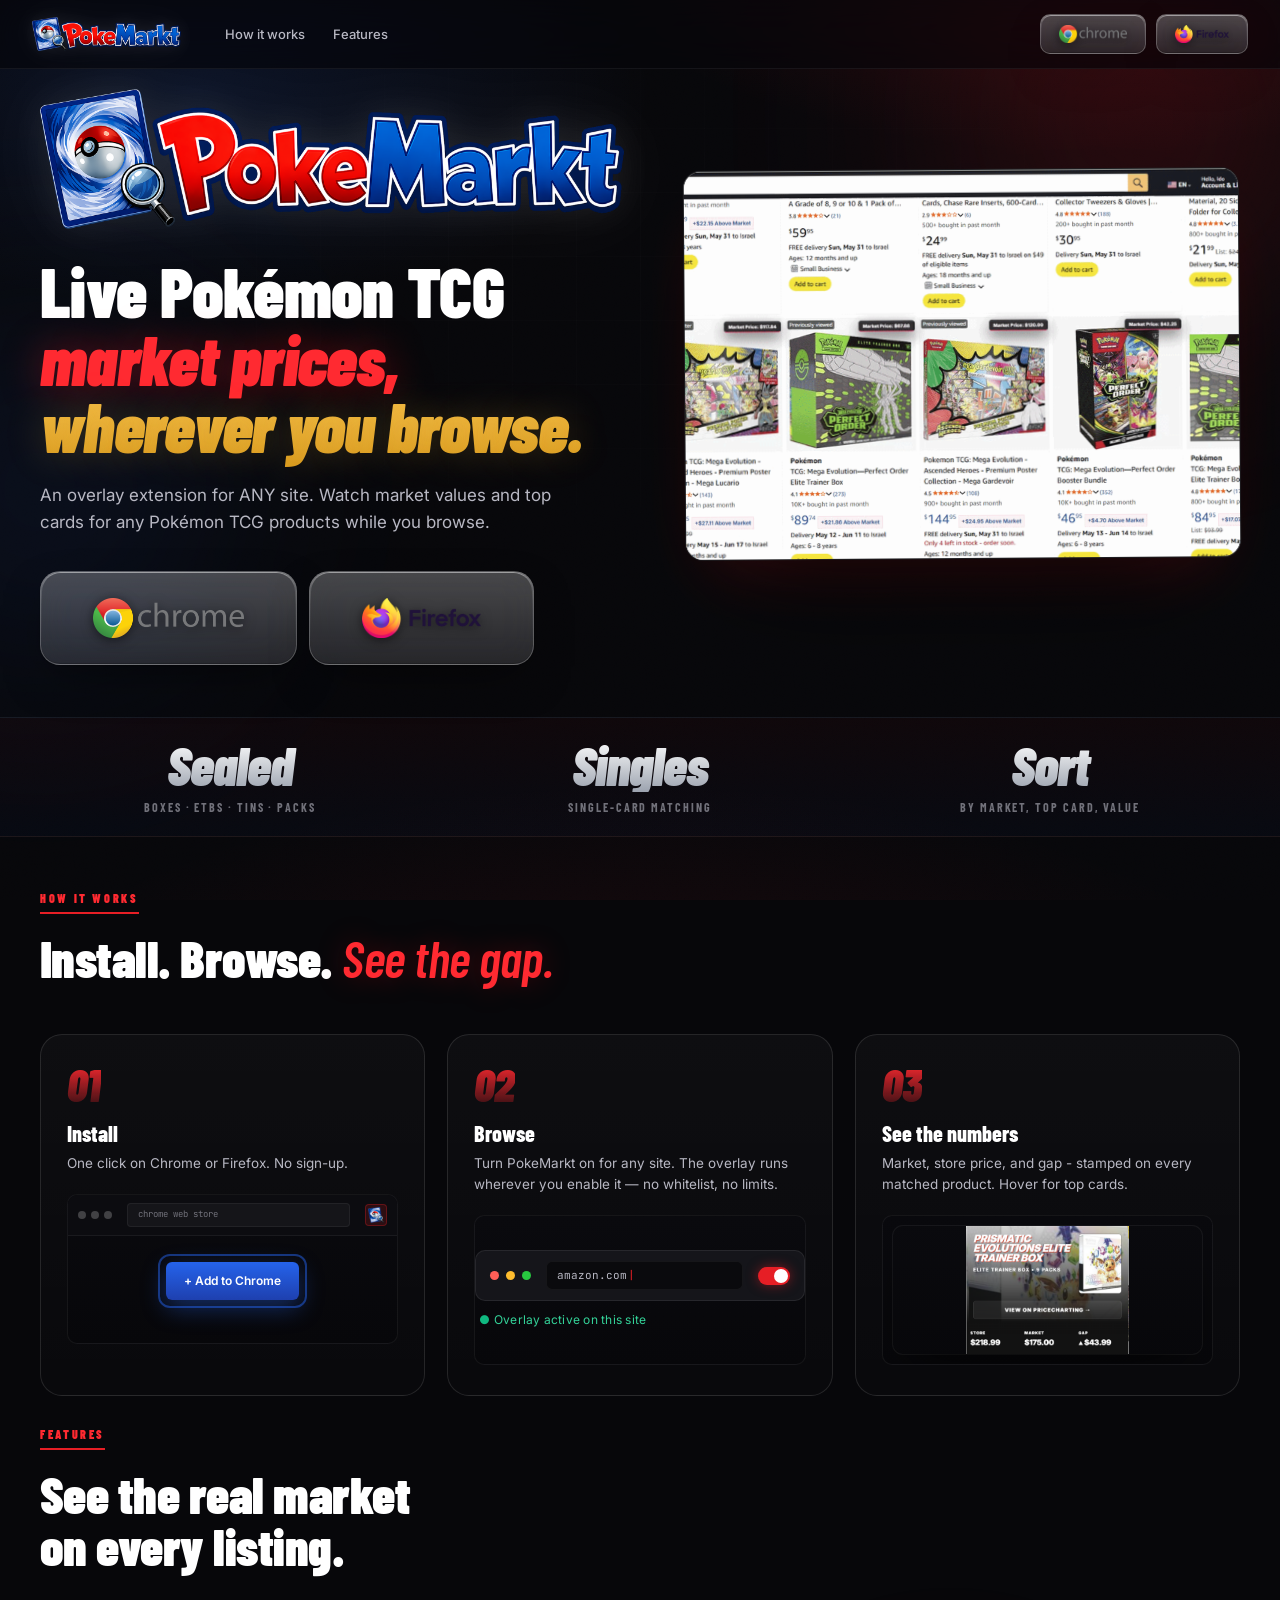
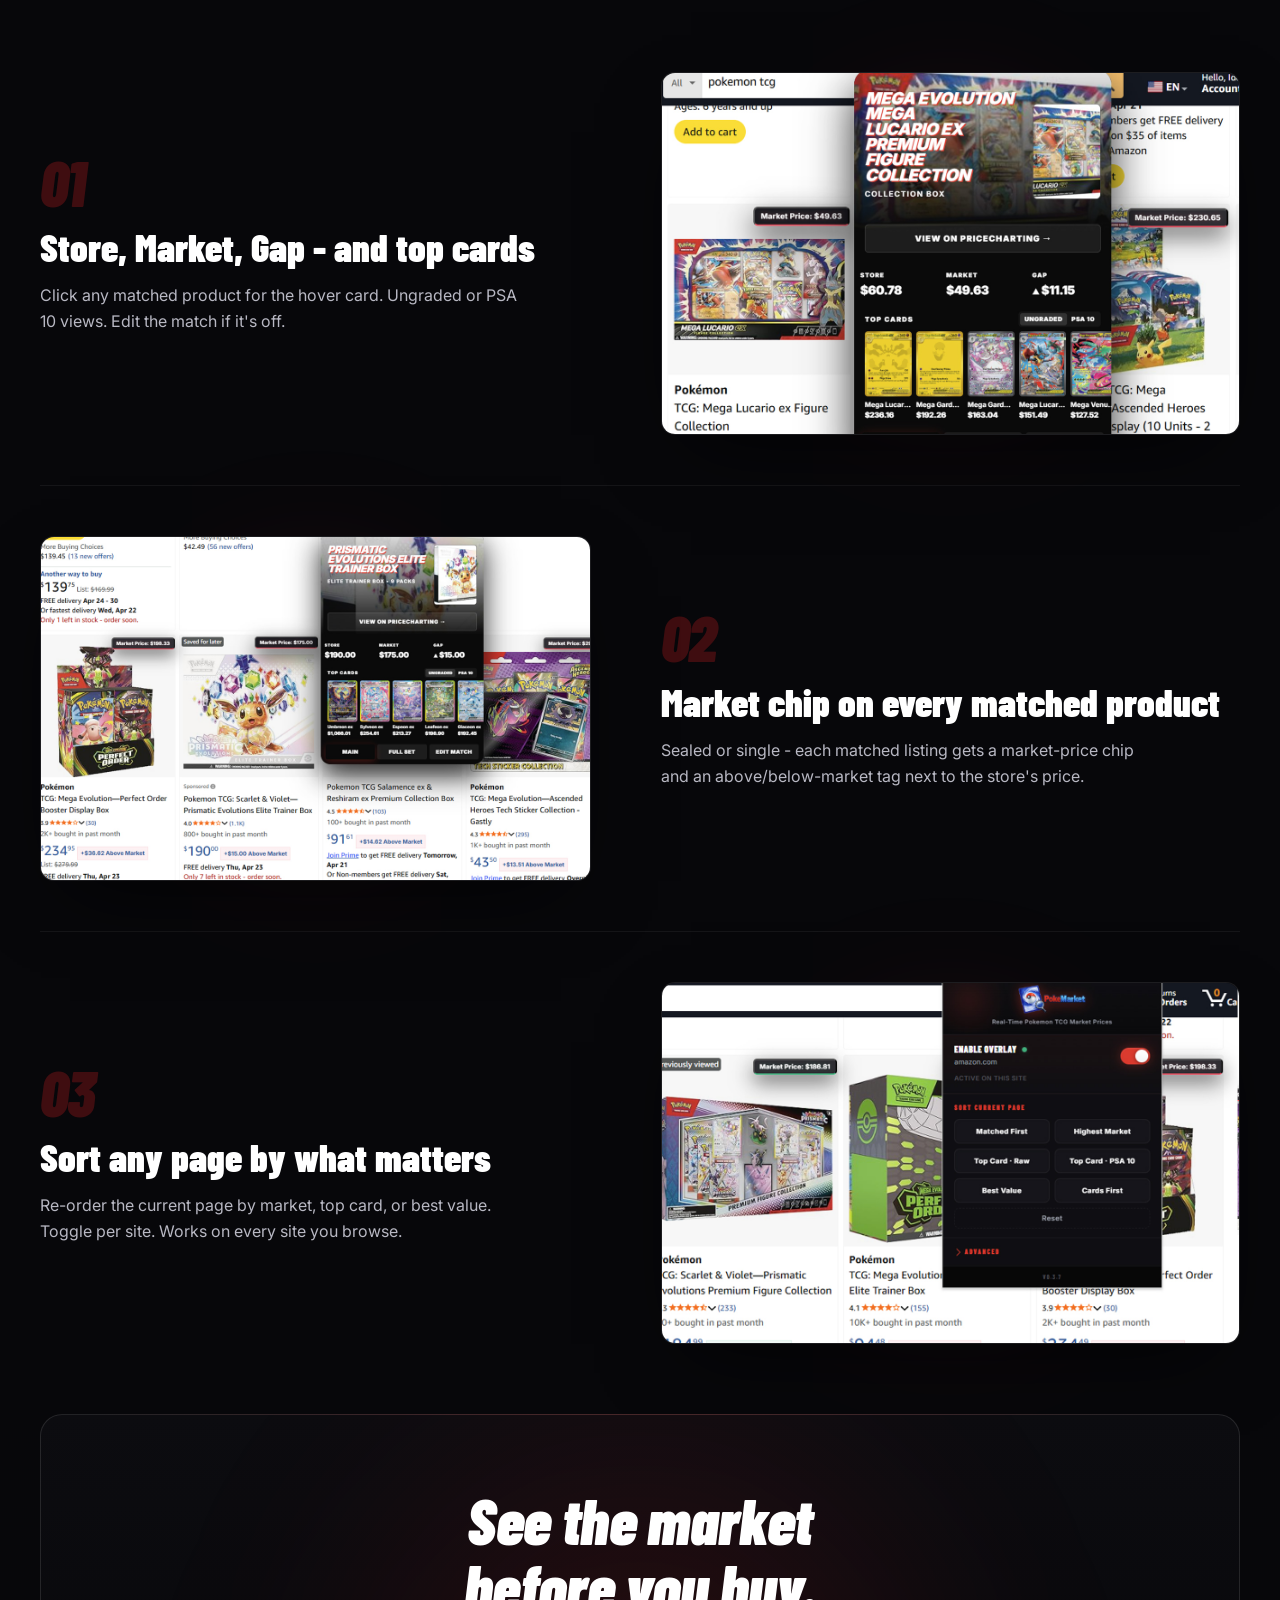
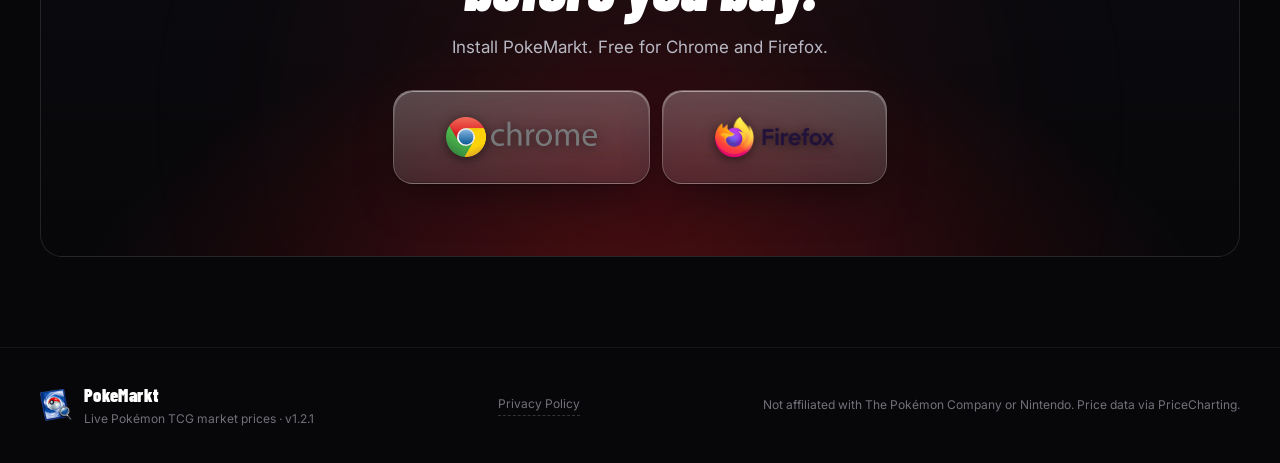
==== index.html @ 79f9abad "Hero title 'wherever you browse' -> mustard yellow gradient Swap the silver gradient on .hero__title" ====
<!DOCTYPE html>
<html lang="en">
<head>
<meta charset="UTF-8">
<meta name="viewport" content="width=device-width, initial-scale=1.0">
<title>PokeMarkt - Live Pokémon TCG market prices on any site</title>
<meta name="description" content="A Chrome & Firefox extension that stamps real-time Pokémon TCG market values and top cards onto every listing — sealed, singles, or slabs. Spot deals. Dodge markups. Know what a box is really worth.">
<link rel="icon" type="image/png" href="assets/Main-Icon-48.png">
<link rel="apple-touch-icon" href="assets/Main-Icon-128.png">
<link rel="preconnect" href="https://fonts.googleapis.com">
<link rel="preconnect" href="https://fonts.gstatic.com" crossorigin>
<link href="https://fonts.googleapis.com/css2?family=Barlow+Condensed:ital,wght@0,600;0,700;0,800;0,900;1,800;1,900&family=Inter:wght@400;500;600;700;800&family=JetBrains+Mono:wght@500;700&display=swap" rel="stylesheet">
<style>
/* =========================================================
   PokeMarkt Landing - styles.css
   Dark premium base · crimson (#E61E25) primary · cobalt accents
   ========================================================= */

* { margin: 0; padding: 0; box-sizing: border-box; }

:root {
  --ink:        #07070A;
  --ink-2:      #0B0B0F;
  --surface:    #0F0F12;
  --surface-2:  #15151A;
  --surface-3:  #1D1D23;

  --crimson:    #E61E25;
  --crimson-2:  #FF2A31;
  --crimson-dim: rgba(230,30,37,0.14);
  --crimson-glow: rgba(230,30,37,0.45);

  --cobalt:     #2B6CF6;
  --cobalt-2:   #5B8CFA;

  --good:       #10B981;
  --good-dim:   rgba(16,185,129,0.14);
  --good-soft:  #34D399;

  --bad-pink:   #FFE0E8;
  --bad-pink-2: #FFCAD7;

  --txt:        #FFFFFF;
  --txt-2:      #B8B8C3;
  --txt-3:      #71717A;
  --txt-4:      #4A4A52;

  --line:       rgba(255,255,255,0.06);
  --line-2:     rgba(255,255,255,0.11);
  --line-3:     rgba(255,255,255,0.22);

  --display: 'Barlow Condensed', 'Arial Narrow', sans-serif;
  --body:    'Inter', -apple-system, system-ui, sans-serif;
  --mono:    'JetBrains Mono', ui-monospace, monospace;

  --r-sm: 6px;
  --r-md: 10px;
  --r-lg: 14px;
  --r-xl: 22px;

  --ease: cubic-bezier(0.16, 1, 0.3, 1);
}

html, body { overflow-x: clip; }
html { scroll-behavior: smooth; }

body {
  font-family: var(--body);
  background: var(--ink);
  color: var(--txt);
  line-height: 1.55;
  min-height: 100vh;
  -webkit-font-smoothing: antialiased;
}

a { color: inherit; text-decoration: none; }
img { display: block; max-width: 100%; }
button { font: inherit; color: inherit; border: 0; background: 0 0; cursor: pointer; }
em { font-style: normal; color: #fff; font-weight: 600; }

/* Hero logo */
.hero__logo {
  height: clamp(80px, 11vw, 140px);
  width: auto;
  margin-bottom: 28px;
  filter:
    drop-shadow(0 0 18px rgba(255,255,255,0.08))
    drop-shadow(0 0 42px rgba(255,255,255,0.05));
}

/* Real product screenshots */
.shot {
  position: relative;
  border-radius: var(--r-lg);
  overflow: hidden;
  background: #0a0a0d;
  border: 1px solid var(--line-2);
  box-shadow: 0 30px 80px -30px rgba(0,0,0,0.8), 0 0 0 1px rgba(255,255,255,0.04);
}
.shot__chrome {
  display: flex; align-items: center; gap: 6px;
  padding: 10px 14px;
  background: #16161b;
  border-bottom: 1px solid var(--line);
}
.shot__dot { width: 10px; height: 10px; border-radius: 50%; background: #2a2a31; }
.shot__dot:nth-child(1) { background: #ff5f57; }
.shot__dot:nth-child(2) { background: #febc2e; }
.shot__dot:nth-child(3) { background: #28c840; }
.shot__url {
  margin-left: 14px;
  font-family: var(--mono);
  font-size: 11px;
  color: var(--txt-3);
  letter-spacing: 0.02em;
}
.shot__img {
  display: block;
  width: 100%;
  height: auto;
}
.shot--hero {
  transform: rotate(-0.6deg);
  transition: transform .6s var(--ease);
}
.shot--hero:hover { transform: rotate(0deg) translateY(-3px); }
.mock--hidden { display: none !important; }

/* =========================================================
   SHOWCASE - hero crossfade carousel
   ========================================================= */
.showcase {
  position: relative;
  width: 100%;
  max-width: 720px;
  margin: 0 auto;
}
.showcase__frame {
  position: relative;
  border-radius: 18px;
  overflow: hidden;
  background: #0a0a0d;
  border: 1px solid rgba(255,255,255,0.08);
  box-shadow:
    0 50px 120px -40px rgba(0,0,0,0.9),
    0 30px 60px -30px rgba(230,30,37,0.35),
    inset 0 0 0 1px rgba(255,255,255,0.03);
  transform: rotate(-0.4deg);
  transition: transform .7s var(--ease);
}
.showcase__frame::after {
  content: "";
  position: absolute; inset: 0;
  pointer-events: none;
  background: radial-gradient(ellipse 120% 40% at 50% 0%, rgba(255,255,255,0.05) 0%, transparent 60%);
}
.showcase:hover .showcase__frame { transform: rotate(0deg) translateY(-4px); }

.showcase__chrome {
  display: flex; align-items: center; gap: 7px;
  padding: 12px 16px;
  background: linear-gradient(180deg, #1a1a20 0%, #141418 100%);
  border-bottom: 1px solid rgba(255,255,255,0.06);
}
.showcase__dot { width: 11px; height: 11px; border-radius: 50%; }
.showcase__dot:nth-child(1) { background: #ff5f57; }
.showcase__dot:nth-child(2) { background: #febc2e; }
.showcase__dot:nth-child(3) { background: #28c840; }
.showcase__url {
  margin-left: 14px;
  font-family: var(--mono);
  font-size: 11px;
  color: var(--txt-3);
  letter-spacing: 0.02em;
  white-space: nowrap; overflow: hidden; text-overflow: ellipsis;
}

.showcase__stage {
  position: relative;
  width: 100%;
  aspect-ratio: 1000/620;
  background: #fff;
}
.showcase__stage--gif {
  aspect-ratio: 800/560;
  background: #f5f5f7;
}
.showcase__gif {
  display: block;
  width: 100%;
  height: 100%;
  object-fit: cover;
  object-position: center top;
}
.showcase__img {
  position: absolute; inset: 0;
  width: 100%; height: 100%;
  object-fit: cover;
  object-position: center top;
  opacity: 0;
  transition: opacity 0.9s ease-in-out, transform 6s ease-out;
  transform: scale(1.02);
}
.showcase__img.is-active {
  opacity: 1;
  transform: scale(1);
}

.showcase__dots {
  position: absolute;
  bottom: -34px; left: 50%;
  transform: translateX(-50%);
  display: flex; gap: 8px;
}
.showcase__dot-btn {
  width: 28px; height: 4px;
  border-radius: 2px;
  background: rgba(255,255,255,0.12);
  transition: background .3s var(--ease), width .3s var(--ease);
  cursor: pointer;
}
.showcase__dot-btn.is-active {
  background: var(--crimson);
  width: 44px;
  box-shadow: 0 0 16px rgba(230,30,37,0.6);
}
.showcase__dot-btn:hover:not(.is-active) { background: rgba(255,255,255,0.25); }

/* Demo section - reused in features for screenshots */
.feat__visual .shot {
  position: relative;
  border-radius: 14px;
  overflow: hidden;
  background: #0a0a0d;
  border: 1px solid rgba(255,255,255,0.08);
  box-shadow: 0 30px 80px -30px rgba(0,0,0,0.8);
}
.feat__visual .shot__img { display: block; width: 100%; height: auto; }

/* Real Chrome/Firefox logo buttons */
.btn__browser-logo {
  width: 22px; height: 22px;
  object-fit: contain;
  flex-shrink: 0;
}
.btn--sm .btn__browser-logo { width: 16px; height: 16px; }

/* "Any site" browser mock for Step 02 */
.detect-any {
  width: 100%;
  display: flex; flex-direction: column; align-items: stretch; gap: 10px;
}
.detect-any__browser {
  display: flex; align-items: center; gap: 7px;
  padding: 10px 14px;
  background: #15151a;
  border: 1px solid rgba(255,255,255,0.08);
  border-radius: 10px;
}
.detect-any__dot { width: 9px; height: 9px; border-radius: 50%; background: #2a2a31; }
.detect-any__dot:nth-child(1) { background: #ff5f57; }
.detect-any__dot:nth-child(2) { background: #febc2e; }
.detect-any__dot:nth-child(3) { background: #28c840; }
.detect-any__url {
  flex: 1;
  margin: 0 8px;
  padding: 5px 10px;
  font-family: var(--mono); font-size: 11px;
  color: var(--txt-2);
  background: #0a0a0d;
  border-radius: 6px;
  border: 1px solid rgba(255,255,255,0.05);
}
.detect-any__switch {
  width: 32px; height: 18px;
  border-radius: 9px;
  background: var(--crimson);
  position: relative;
  box-shadow: 0 0 12px rgba(230,30,37,0.5);
}
.detect-any__switch span {
  position: absolute;
  top: 2px; right: 2px;
  width: 14px; height: 14px;
  background: #fff;
  border-radius: 50%;
}
.detect-any__caption {
  font-size: 12px;
  color: var(--good-soft);
  letter-spacing: 0.02em;
  padding-left: 4px;
}
.detect-any__caption::before {
  content: "● ";
  color: var(--good);
}

/* Typewriter */
.type-caret {
  display: inline-block;
  width: 1px; margin-left: 1px;
  color: var(--crimson);
  animation: caret-blink 1s steps(2) infinite;
}
@keyframes caret-blink { 50% { opacity: 0; } }
.detect-any__switch {
  transition: background .4s var(--ease), box-shadow .4s var(--ease);
}
.detect-any__switch span {
  transition: right .35s var(--ease), transform .35s var(--ease);
}
.detect-any__switch.is-off {
  background: #2a2a31;
  box-shadow: none;
}
.detect-any__switch.is-off span {
  right: 16px;
}

/* Proof card for Step 03 */
.proof {
  width: 100%;
  display: flex; flex-direction: column; gap: 12px;
}
.proof__card {
  background: #fff;
  border-radius: 10px;
  padding: 14px 14px 16px;
  box-shadow: 0 10px 30px -10px rgba(0,0,0,0.5);
  color: #0f111a;
}
.proof__thumb {
  position: relative;
  aspect-ratio: 4/3;
  border-radius: 6px;
  overflow: hidden;
  margin-bottom: 10px;
  background: linear-gradient(135deg, #8E44D8 0%, #5B2A9C 60%, #2C1350 100%);
}
.proof__chip {
  position: absolute;
  top: 8px; left: 8px;
  z-index: 3;
  padding: 4px 8px;
  font-family: var(--display);
  font-weight: 700;
  font-size: 11px;
  color: #fff;
  background: #0B0B0F;
  border: 1.5px solid var(--crimson);
  border-radius: 4px;
  letter-spacing: 0.02em;
  box-shadow: 0 2px 12px rgba(230,30,37,0.4);
}
.proof__etb {
  position: absolute; inset: 0;
  display: flex; flex-direction: column;
  align-items: center; justify-content: center;
}
.proof__etb-ribbon {
  position: absolute;
  top: 10px; right: 10px;
  padding: 2px 7px;
  font-family: var(--display); font-weight: 900;
  font-size: 10px;
  background: #FFD93D;
  color: #2a1a00;
  border-radius: 3px;
  letter-spacing: 0.04em;
}
.proof__etb-gem {
  position: absolute;
  width: 18%; aspect-ratio: 1;
  background: radial-gradient(circle at 30% 30%, #FFE5F3 0%, #FF6FBA 40%, #7B1A5C 100%);
  clip-path: polygon(50% 0%, 100% 40%, 80% 100%, 20% 100%, 0 40%);
  filter: drop-shadow(0 2px 6px rgba(255,100,200,0.5));
}
.proof__etb-gem--1 { top: 15%; left: 12%; transform: rotate(-12deg); }
.proof__etb-gem--2 { top: 22%; right: 18%; width: 14%; background: radial-gradient(circle at 30% 30%, #D5E5FF 0%, #6FA8FF 40%, #1A3A7B 100%); transform: rotate(8deg); }
.proof__etb-gem--3 { bottom: 18%; left: 22%; width: 12%; background: radial-gradient(circle at 30% 30%, #FFF5D5 0%, #FFD36F 40%, #7B5A1A 100%); transform: rotate(20deg); }
.proof__etb-eevee {
  position: relative;
  width: 46%; aspect-ratio: 1;
  margin-top: 8%;
  background:
    radial-gradient(circle at 50% 42%, #F5D199 0%, #C48652 60%, #6B3F1A 100%);
  border-radius: 50% 50% 42% 42%;
  box-shadow: inset -8px -8px 20px rgba(0,0,0,0.25), 0 4px 12px rgba(0,0,0,0.3);
}
.proof__etb-eevee::before, .proof__etb-eevee::after {
  content: "";
  position: absolute;
  top: -20%; width: 30%; aspect-ratio: 1;
  background: linear-gradient(180deg, #C48652 0%, #6B3F1A 100%);
  border-radius: 50% 50% 20% 20%;
}
.proof__etb-eevee::before { left: 10%; transform: rotate(-18deg); }
.proof__etb-eevee::after { right: 10%; transform: rotate(18deg); }
.proof__etb-label {
  position: absolute;
  bottom: 6%; left: 50%;
  transform: translateX(-50%);
  font-family: var(--display); font-weight: 900; font-style: italic;
  font-size: 11px;
  line-height: 1;
  color: #fff;
  text-align: center;
  letter-spacing: 0.04em;
  text-shadow: 0 1px 2px rgba(0,0,0,0.5);
}
.proof__title {
  font-size: 13px;
  font-weight: 600;
  line-height: 1.35;
  color: #0f111a;
  margin-bottom: 6px;
  display: -webkit-box;
  -webkit-line-clamp: 2;
  -webkit-box-orient: vertical;
  overflow: hidden;
}
.proof__stars {
  font-size: 11px;
  color: #F39C12;
  margin-bottom: 8px;
}
.proof__stars span { color: #F39C12; }
.proof__stars small { color: #007185; font-size: 11px; margin-left: 2px; }
.proof__price-row {
  display: flex; align-items: baseline; gap: 8px; flex-wrap: wrap;
}
.proof__price {
  font-family: var(--display);
  font-weight: 900; font-style: italic;
  font-size: 24px;
  color: #0f111a;
}
.proof__price sup { font-size: 0.55em; font-weight: 800; top: -0.6em; }
.proof__delta {
  font-size: 10px;
  font-weight: 700;
  padding: 3px 6px;
  color: #C0392B;
  background: #FFE0E8;
  border-radius: 3px;
  letter-spacing: 0.02em;
}
.proof__stats {
  display: grid;
  grid-template-columns: repeat(3, 1fr);
  gap: 1px;
  background: rgba(255,255,255,0.08);
  border: 1px solid rgba(255,255,255,0.08);
  border-radius: 8px;
  overflow: hidden;
}
.proof__stat {
  padding: 10px 12px;
  background: #0F0F12;
  text-align: left;
}
.proof__stat-lbl {
  font-family: var(--display);
  font-weight: 700;
  font-size: 10px;
  color: var(--txt-3);
  letter-spacing: 0.08em;
  margin-bottom: 3px;
  text-transform: uppercase;
}
.proof__stat-val {
  font-family: var(--display);
  font-weight: 900;
  font-size: 16px;
  color: #fff;
  letter-spacing: -0.01em;
}
.proof__stat--gap { background: linear-gradient(180deg, #180608 0%, #0F0F12 100%); }
.proof__stat-val--bad { color: #FF6B6B; }

.proof-img {
  display: block;
  width: 100%;
  height: auto;
  border-radius: 10px;
  box-shadow: 0 20px 50px -20px rgba(0,0,0,0.8), 0 0 0 1px rgba(255,255,255,0.06);
}

/* =========================================================
   BACKGROUND
   ========================================================= */
.bg-layer {
  position: fixed;
  inset: 0;
  z-index: -1;
  overflow: hidden;
  pointer-events: none;
  background:
    radial-gradient(ellipse 70% 45% at 85% -10%, rgba(230,30,37,0.18) 0%, transparent 60%),
    radial-gradient(ellipse 60% 40% at 15% 10%, rgba(43,108,246,0.12) 0%, transparent 60%),
    radial-gradient(ellipse 90% 55% at 50% 120%, rgba(230,30,37,0.10) 0%, transparent 60%),
    var(--ink);
}
.bg-grid {
  position: absolute; inset: 0;
  background-image:
    linear-gradient(to right, rgba(255,255,255,0.025) 1px, transparent 1px),
    linear-gradient(to bottom, rgba(255,255,255,0.025) 1px, transparent 1px);
  background-size: 64px 64px;
  mask-image: radial-gradient(ellipse 80% 60% at 50% 30%, rgba(0,0,0,0.6), transparent 75%);
}
.bg-orb {
  position: absolute;
  border-radius: 50%;
  filter: blur(120px);
  opacity: 0.55;
}
.bg-orb--crimson {
  width: 520px; height: 520px;
  top: -140px; right: -120px;
  background: radial-gradient(circle, rgba(230,30,37,0.55) 0%, transparent 70%);
  animation: drift 22s ease-in-out infinite;
}
.bg-orb--cobalt {
  width: 440px; height: 440px;
  top: 30%; left: -180px;
  background: radial-gradient(circle, rgba(43,108,246,0.35) 0%, transparent 70%);
  animation: drift 28s ease-in-out -10s infinite reverse;
}
@keyframes drift {
  0%, 100% { transform: translate(0,0) scale(1); }
  50% { transform: translate(60px, 40px) scale(1.1); }
}
.bg-noise {
  position: absolute; inset: 0; opacity: 0.035; mix-blend-mode: overlay;
  background-image: url("data:image/svg+xml;utf8,<svg xmlns='http://www.w3.org/2000/svg' width='180' height='180'><filter id='n'><feTurbulence type='fractalNoise' baseFrequency='0.9' numOctaves='2'/></filter><rect width='180' height='180' filter='url(%23n)'/></svg>");
}

/* =========================================================
   NAV
   ========================================================= */
.nav {
  position: sticky; top: 0; z-index: 100;
  display: flex; align-items: center; gap: 32px;
  padding: 14px 32px;
  background: rgba(7,7,10,0.7);
  backdrop-filter: blur(18px) saturate(150%);
  border-bottom: 1px solid var(--line);
}
.nav__brand {
  display: flex; align-items: center; gap: 10px;
  font-family: var(--display);
  font-weight: 900; font-size: 22px;
  letter-spacing: 0.02em;
  color: var(--txt);
}
.nav__brand-logo {
  display: block;
  height: 34px;
  width: auto;
  filter:
    drop-shadow(0 0 8px rgba(255,255,255,0.08))
    drop-shadow(0 0 20px rgba(255,255,255,0.05));
}

.nav__links {
  display: flex; gap: 28px;
  margin-left: 12px;
}
.nav__links a {
  font-size: 13px;
  color: var(--txt-2);
  font-weight: 500;
  transition: color .2s;
}
.nav__links a:hover { color: var(--txt); }

.nav__cta { margin-left: auto; display: flex; gap: 10px; }

/* =========================================================
   BUTTONS
   ========================================================= */
.btn {
  display: inline-flex; align-items: center; justify-content: center; gap: 10px;
  padding: 12px 20px;
  border-radius: var(--r-md);
  font-family: var(--body);
  font-weight: 600;
  font-size: 14px;
  transition: all .25s var(--ease);
  position: relative;
  white-space: nowrap;
}
.btn--sm { padding: 8px 14px; font-size: 12.5px; }
.btn--lg { padding: 16px 26px; font-size: 15px; border-radius: var(--r-lg); }
.btn--lg span { display: flex; flex-direction: column; align-items: flex-start; line-height: 1.1; }
.btn--lg span small {
  font-weight: 500; font-size: 10.5px; letter-spacing: 0.06em;
  text-transform: uppercase; opacity: 0.7;
  margin-top: 2px;
}

/* ==========================================================
   Buttons — black glassmorphism, wordmark in original colors
   Same treatment for both. Big. Translucent. Premium.
   ========================================================== */
.btn--primary,
.btn--ghost {
  position: relative;
  isolation: isolate;
  overflow: hidden;
  padding: 24px 48px;
  border-radius: 18px;
  display: inline-flex;
  align-items: center;
  justify-content: center;
  color: #fff;
  font-family: var(--body);
  font-weight: 700;
  text-decoration: none;
  cursor: pointer;
  border: 1px solid rgba(255,255,255,0.22);
  background:
    linear-gradient(180deg,
      rgba(255,255,255,0.22) 0%,
      rgba(255,255,255,0.14) 55%,
      rgba(255,255,255,0.08) 100%),
    rgba(255,255,255,0.05);
  -webkit-backdrop-filter: blur(18px) saturate(1.4);
          backdrop-filter: blur(18px) saturate(1.4);
  box-shadow:
    inset 0 1px 0 rgba(255,255,255,0.28),
    inset 0 -1px 0 rgba(0,0,0,0.18),
    0 1px 2px rgba(0,0,0,0.25),
    0 18px 48px -16px rgba(0,0,0,0.55);
  transition:
    transform .4s cubic-bezier(0.34, 1.56, 0.64, 1),
    border-color .35s ease,
    background .35s ease,
    box-shadow .45s cubic-bezier(.2,.8,.2,1);
}
.btn--primary.btn--sm, .btn--ghost.btn--sm {
  padding: 10px 18px; border-radius: 10px;
}
.btn--primary.btn--lg, .btn--ghost.btn--lg {
  padding: 26px 52px; border-radius: 20px;
}

/* Top-edge hairline highlight — 1px gradient stroke */
.btn--primary::before,
.btn--ghost::before {
  content: "";
  position: absolute;
  inset: 0;
  border-radius: inherit;
  padding: 1px;
  background: linear-gradient(180deg,
    rgba(255,255,255,0.28) 0%,
    rgba(255,255,255,0.06) 35%,
    rgba(255,255,255,0) 80%);
  -webkit-mask:
    linear-gradient(#fff 0 0) content-box,
    linear-gradient(#fff 0 0);
  -webkit-mask-composite: xor;
          mask-composite: exclude;
  pointer-events: none;
  z-index: 3;
}

/* Shine sweep on hover */
.btn--primary::after,
.btn--ghost::after {
  content: "";
  position: absolute;
  top: 0; left: -100%;
  width: 100%; height: 100%;
  background: linear-gradient(100deg,
    transparent 20%,
    rgba(255,255,255,0.18) 50%,
    transparent 80%);
  transition: left 0.85s cubic-bezier(.2,.8,.2,1);
  pointer-events: none;
  z-index: 1;
}
.btn--primary:hover::after,
.btn--ghost:hover::after { left: 100%; }

.btn--primary > *,
.btn--ghost > * { position: relative; z-index: 2; }

/* Wordmark — original brand colors, no hue shifts */
.btn__wordmark {
  display: block;
  height: 34px;
  width: auto;
  transition: transform .4s cubic-bezier(0.34, 1.56, 0.64, 1);
  filter: drop-shadow(0 2px 6px rgba(0,0,0,0.55));
}
.btn--sm .btn__wordmark { height: 18px; }
.btn--lg .btn__wordmark { height: 40px; }

/* ---------- Hover ---------- */
.btn--primary:hover,
.btn--ghost:hover {
  transform: translateY(-4px) scale(1.015);
  border-color: rgba(255,255,255,0.38);
  background:
    linear-gradient(180deg,
      rgba(255,255,255,0.32) 0%,
      rgba(255,255,255,0.2) 55%,
      rgba(255,255,255,0.12) 100%),
    rgba(255,255,255,0.08);
  box-shadow:
    inset 0 1px 0 rgba(255,255,255,0.4),
    inset 0 -1px 0 rgba(0,0,0,0.18),
    0 1px 2px rgba(0,0,0,0.25),
    0 30px 70px -18px rgba(0,0,0,0.65);
}
.btn--primary:hover .btn__wordmark,
.btn--ghost:hover .btn__wordmark { transform: scale(1.04); }

.btn--primary:active,
.btn--ghost:active {
  transform: translateY(0) scale(1);
  filter: brightness(0.96);
}

/* =========================================================
   HERO
   ========================================================= */
.hero {
  max-width: 1360px;
  margin: 0 auto;
  padding: 20px 40px;
}
.hero__grid {
  display: grid;
  grid-template-columns: minmax(0, 1.05fr) minmax(0, 1fr);
  gap: 60px;
  align-items: center;
}

.hero__kicker {
  display: inline-flex; align-items: center; gap: 10px;
  padding: 6px 12px 6px 10px;
  border-radius: 999px;
  background: rgba(230,30,37,0.08);
  border: 1px solid rgba(230,30,37,0.25);
  font-family: var(--body);
  font-size: 12px;
  font-weight: 600;
  letter-spacing: 0.02em;
  color: #FCA5A5;
  margin-bottom: 24px;
}
.pulse {
  width: 8px; height: 8px; border-radius: 50%;
  background: var(--crimson);
  box-shadow: 0 0 10px var(--crimson-glow);
  animation: pulse 2s ease-in-out infinite;
}
@keyframes pulse {
  0%, 100% { opacity: 1; transform: scale(1); }
  50%      { opacity: 0.55; transform: scale(0.75); }
}

.hero__title {
  font-family: var(--display);
  font-weight: 900;
  font-size: clamp(42px, 5.4vw, 78px);
  line-height: 0.98;
  letter-spacing: -0.01em;
  color: #fff;
  margin-bottom: 22px;
}
.hero__title-accent {
  color: var(--crimson-2);
  font-style: italic;
  text-shadow: 0 0 40px rgba(230,30,37,0.4);
}
.hero__title-fat {
  font-style: italic;
  background: linear-gradient(180deg, #F5C04A 0%, #D89A1F 100%);
  -webkit-background-clip: text; background-clip: text; color: transparent;
  text-shadow: 0 0 40px rgba(245,192,74,0.22);
}

.hero__sub {
  font-size: 17px;
  color: var(--txt-2);
  max-width: 540px;
  margin-bottom: 34px;
  line-height: 1.6;
}

.hero__actions {
  display: flex; flex-wrap: wrap; gap: 12px;
  margin-bottom: 24px;
}

.hero__trust {
  display: flex; align-items: center; gap: 8px; flex-wrap: wrap;
  font-size: 12.5px;
  color: var(--txt-3);
}
.hero__trust .dot {
  width: 3px; height: 3px; border-radius: 50%;
  background: var(--txt-4);
  margin: 0 4px;
}

/* --- HERO VISUAL: fake listing + tooltip --- */
.hero__visual {
  position: relative;
  min-height: 440px;
}
.mock {
  position: relative;
  border-radius: 14px;
  background: #fff;
  box-shadow:
    0 40px 100px -20px rgba(0,0,0,0.7),
    0 0 0 1px rgba(255,255,255,0.08);
  overflow: hidden;
  transform: perspective(1400px) rotateY(-6deg) rotateX(3deg);
  transform-origin: center;
}
.mock__chrome {
  display: flex; align-items: center; gap: 7px;
  padding: 10px 14px;
  background: #F3F3F5;
  border-bottom: 1px solid #E5E5E8;
}
.mock__dot { width: 11px; height: 11px; border-radius: 50%; background: #D0D0D4; }
.mock__dot:nth-child(1) { background: #FF5F57; }
.mock__dot:nth-child(2) { background: #FEBC2E; }
.mock__dot:nth-child(3) { background: #28C840; }
.mock__url {
  margin-left: auto;
  padding: 4px 14px;
  background: #fff;
  border: 1px solid #E5E5E8;
  border-radius: 6px;
  font-family: var(--mono);
  font-size: 10px;
  color: #6B7280;
}
.mock__listing {
  display: grid;
  grid-template-columns: repeat(3, 1fr);
  gap: 14px;
  padding: 16px;
  background: #fff;
  color: #111;
}

/* Listing cards (Amazon style) */
.card-tile {
  display: flex; flex-direction: column; gap: 8px;
  padding: 10px;
  border-radius: 8px;
  background: #fff;
  min-width: 0;
}
.card-tile--standalone {
  border: 1px solid #E5E5E8;
  box-shadow: 0 4px 18px rgba(0,0,0,0.06);
}
.card-tile__thumb {
  position: relative;
  aspect-ratio: 1;
  border-radius: 6px;
  overflow: hidden;
  display: flex; align-items: center; justify-content: center;
}
.card-tile__thumb--purple {
  background:
    radial-gradient(ellipse at 30% 30%, #FDE68A 0%, transparent 35%),
    radial-gradient(ellipse at 75% 60%, #DDD6FE 0%, transparent 45%),
    linear-gradient(135deg, #A78BFA 0%, #7C3AED 100%);
}
.card-tile__thumb--red {
  background:
    radial-gradient(ellipse at 35% 25%, #FDE68A 0%, transparent 40%),
    radial-gradient(ellipse at 70% 70%, #FCA5A5 0%, transparent 45%),
    linear-gradient(135deg, #EF4444 0%, #B91C1C 100%);
}
.card-tile__thumb--green {
  background:
    radial-gradient(ellipse at 30% 30%, #D9F99D 0%, transparent 40%),
    radial-gradient(ellipse at 75% 65%, #86EFAC 0%, transparent 45%),
    linear-gradient(135deg, #65A30D 0%, #14532D 100%);
}

.tile-chip {
  position: absolute;
  top: 8px; right: 8px;
  padding: 4px 8px;
  background: rgba(7,7,10,0.92);
  color: #fff;
  font-family: var(--body);
  font-size: 10px;
  font-weight: 700;
  border-radius: 4px;
  backdrop-filter: blur(8px);
  box-shadow: 0 4px 12px rgba(0,0,0,0.3), 0 0 0 1px rgba(255,255,255,0.1);
  z-index: 2;
}
.tile-chip[data-tone="bad"] { border-bottom: 2px solid var(--crimson); }
.tile-chip[data-tone="good"] { border-bottom: 2px solid var(--good); }

/* Fake product art */
.tile-eev { position: absolute; inset: 0; display: grid; place-items: center; }
.tile-eev__star {
  position: absolute;
  width: 70%; height: 70%; top: 15%; left: 15%;
  background:
    conic-gradient(from 0deg, transparent, rgba(255,255,255,0.15) 30deg, transparent 60deg, rgba(255,255,255,0.12) 120deg, transparent 180deg, rgba(255,255,255,0.18) 210deg, transparent 270deg);
  border-radius: 50%;
  filter: blur(6px);
}
.tile-eev__pkmn {
  font-family: var(--display); font-weight: 900; font-style: italic;
  font-size: 38px; color: #fff;
  text-shadow: 0 2px 0 rgba(0,0,0,0.2), 0 0 20px rgba(255,255,255,0.4);
  letter-spacing: -0.02em;
  z-index: 1;
}

.tile-lucario { position: absolute; inset: 0; }
.tile-lucario__burst {
  position: absolute; inset: -5%;
  background:
    conic-gradient(from 45deg at 50% 55%,
      transparent 0deg, rgba(255,255,255,0.2) 10deg,
      transparent 20deg, rgba(255,255,255,0.18) 30deg,
      transparent 45deg, rgba(255,255,255,0.22) 60deg,
      transparent 75deg, rgba(255,255,255,0.15) 90deg,
      transparent 110deg, rgba(255,255,255,0.25) 140deg,
      transparent 170deg, rgba(255,255,255,0.18) 200deg,
      transparent 230deg, rgba(255,255,255,0.22) 260deg,
      transparent 290deg, rgba(255,255,255,0.15) 310deg,
      transparent 340deg);
  mix-blend-mode: overlay;
}
.tile-lucario__box {
  position: absolute;
  left: 18%; bottom: 8%; right: 18%;
  height: 28%;
  background: linear-gradient(180deg, #991B1B 0%, #450A0A 100%);
  border-radius: 4px;
  box-shadow: 0 6px 18px rgba(0,0,0,0.3), 0 0 0 1px rgba(0,0,0,0.2);
}
.tile-lucario__box::before {
  content: "MEGA LUCARIO ex";
  position: absolute; inset: 0;
  display: grid; place-items: center;
  font-family: var(--display);
  font-weight: 900; font-style: italic;
  font-size: 10px; color: #FCD34D;
  letter-spacing: 0.02em;
  text-shadow: 0 1px 0 rgba(0,0,0,0.5);
}

.tile-pokeball {
  position: absolute;
  top: 18%; left: 25%;
  width: 50%; aspect-ratio: 1;
  border-radius: 50%;
  background:
    linear-gradient(180deg, #fff 50%, #111 50%);
  box-shadow: 0 6px 16px rgba(0,0,0,0.35), 0 0 0 3px #111 inset;
}
.tile-pokeball::before {
  content: "";
  position: absolute;
  left: 50%; top: 50%;
  transform: translate(-50%, -50%);
  width: 26%; aspect-ratio: 1; border-radius: 50%;
  background: #fff;
  box-shadow: 0 0 0 3px #111, 0 0 0 6px #fff;
}
.tile-perfect {
  position: absolute;
  bottom: 8%; left: 10%; right: 10%;
  text-align: center;
  font-family: var(--display);
  font-weight: 900; font-style: italic;
  font-size: 14px;
  color: #FCD34D;
  letter-spacing: 0.02em;
  text-shadow: 0 2px 0 rgba(0,0,0,0.5);
}

.card-tile__body { display: flex; flex-direction: column; gap: 4px; }
.card-tile__title {
  font-size: 12px;
  line-height: 1.35;
  color: #0F172A;
  font-weight: 500;
  display: -webkit-box;
  -webkit-line-clamp: 2; -webkit-box-orient: vertical;
  overflow: hidden;
  min-height: 32px;
}
.card-tile__price-row {
  display: flex; align-items: baseline; gap: 8px; flex-wrap: wrap;
  margin-top: 2px;
}
.card-tile__price {
  font-family: var(--body);
  font-weight: 500;
  font-size: 20px;
  color: #0F172A;
}
.card-tile__price sup {
  font-size: 10px;
  font-weight: 500;
  top: -0.7em;
}
.card-tile__delta {
  font-family: var(--body);
  font-size: 10.5px;
  font-weight: 600;
  padding: 3px 7px;
  border-radius: 4px;
  letter-spacing: 0.01em;
}
.card-tile__delta--bad {
  color: #9F1239;
  background: #FFE4E6;
  border: 1px solid #FECDD3;
}
.card-tile__delta--good {
  color: #065F46;
  background: #D1FAE5;
  border: 1px solid #A7F3D0;
}
.card-tile__stars {
  font-size: 11px;
  color: #D97706;
  letter-spacing: -1px;
}
.card-tile__stars small { color: #6B7280; letter-spacing: 0; margin-left: 4px; }
.card-tile__stars span { color: #F59E0B; }

/* =========================================================
   TOOLTIP - the star
   ========================================================= */
.tooltip {
  position: absolute;
  top: 46%;
  right: -80px;
  width: 320px;
  padding: 18px 14px 14px;
  background: linear-gradient(180deg, #0C0C10 0%, #08080B 100%);
  border-radius: 12px;
  box-shadow:
    0 32px 80px -12px rgba(0,0,0,0.85),
    0 0 0 1px rgba(255,255,255,0.1),
    0 0 40px rgba(230,30,37,0.15);
  color: #fff;
  font-family: var(--body);
  z-index: 50;
  transform: translateZ(40px) rotate(-2deg);
  overflow: hidden;
}
.tooltip::before {
  content: "";
  position: absolute; inset: 0;
  background: radial-gradient(ellipse 80% 40% at 50% 0%, rgba(230,30,37,0.10), transparent 70%);
  pointer-events: none;
}

.tooltip--static {
  position: relative;
  top: auto; right: auto;
  transform: none;
  margin: 0 auto;
  width: 340px;
}

.tooltip__hero {
  position: relative;
  border-radius: 8px;
  overflow: hidden;
  background: linear-gradient(135deg, #4F46E5 0%, #2B6CF6 50%, #1E40AF 100%);
  padding: 14px;
  display: grid;
  grid-template-columns: 1fr 95px;
  gap: 12px;
  margin-bottom: 12px;
  min-height: 140px;
  box-shadow: 0 4px 14px rgba(0,0,0,0.3) inset;
}
.tooltip__hero::before {
  content: "";
  position: absolute; inset: 0;
  background:
    conic-gradient(from 45deg at 50% 50%,
      transparent, rgba(255,255,255,0.15) 30deg,
      transparent 60deg, rgba(255,255,255,0.2) 120deg,
      transparent 180deg, rgba(255,255,255,0.12) 240deg,
      transparent 300deg);
  mix-blend-mode: overlay;
}
.tooltip__hero-copy { position: relative; z-index: 1; }
.tooltip__title {
  font-family: var(--display);
  font-weight: 900; font-style: italic;
  font-size: 20px;
  line-height: 0.95;
  letter-spacing: 0.01em;
  color: #fff;
  text-shadow: 0 2px 0 rgba(0,0,0,0.3), 0 0 12px rgba(255,255,255,0.1);
}
.tooltip__subtitle {
  margin-top: 8px;
  font-size: 9.5px;
  font-weight: 600;
  letter-spacing: 0.18em;
  text-transform: uppercase;
  color: rgba(255,255,255,0.82);
}

.tooltip__hero-img { position: relative; z-index: 1; }
.etb-mini {
  position: relative;
  width: 100%; aspect-ratio: 0.78;
  background:
    radial-gradient(ellipse at 30% 20%, rgba(255,255,255,0.35), transparent 50%),
    linear-gradient(135deg, #8B5CF6 0%, #6D28D9 60%, #4C1D95 100%);
  border-radius: 4px;
  overflow: hidden;
  box-shadow: 0 6px 14px rgba(0,0,0,0.4);
}
.etb-mini::before {
  content: "";
  position: absolute; inset: 0;
  background:
    radial-gradient(circle at 50% 50%, rgba(251,207,232,0.4), transparent 55%),
    repeating-linear-gradient(135deg, rgba(255,255,255,0.05) 0 2px, transparent 2px 6px);
}
.etb-mini__ribbon {
  position: absolute;
  top: 6px; left: 50%;
  transform: translateX(-50%);
  font-family: var(--display); font-weight: 900; font-style: italic;
  font-size: 8px; color: #fff;
  background: rgba(0,0,0,0.4);
  padding: 2px 6px;
  border-radius: 2px;
  letter-spacing: 0.1em;
  z-index: 2;
}
.etb-mini__eevee {
  position: absolute;
  bottom: 18%; left: 50%;
  transform: translateX(-50%);
  width: 50%; aspect-ratio: 1;
  border-radius: 50%;
  background:
    radial-gradient(circle at 40% 35%, #FEF3C7 0%, #D97706 60%, #92400E 100%);
  box-shadow: 0 2px 6px rgba(0,0,0,0.4), inset 0 -4px 8px rgba(0,0,0,0.2);
}
.etb-mini__eevee::before,
.etb-mini__eevee::after {
  content: "";
  position: absolute;
  width: 30%; height: 35%;
  background: inherit;
  top: -20%;
  border-radius: 60% 60% 20% 80%;
}
.etb-mini__eevee::before { left: 8%; transform: rotate(-20deg); }
.etb-mini__eevee::after { right: 8%; transform: rotate(20deg); }

.etb-mini--lucario {
  background:
    radial-gradient(ellipse at 30% 20%, rgba(255,255,255,0.3), transparent 50%),
    linear-gradient(135deg, #1E40AF 0%, #1E3A8A 60%, #0C1D4E 100%);
}
.etb-mini__eevee--lucario {
  background: radial-gradient(circle at 40% 35%, #DBEAFE 0%, #3B82F6 50%, #1E3A8A 100%);
}

.tooltip__link {
  display: flex; align-items: center; justify-content: space-between;
  padding: 10px 14px;
  background: rgba(0,0,0,0.5);
  border: 1px solid var(--line-2);
  border-radius: 6px;
  font-family: var(--display);
  font-weight: 900;
  font-size: 12px;
  letter-spacing: 0.12em;
  color: #fff;
  margin-bottom: 14px;
  transition: all .2s;
  cursor: pointer;
}
.tooltip__link:hover {
  background: rgba(230,30,37,0.12);
  border-color: rgba(230,30,37,0.35);
}
.tooltip__link span { color: var(--crimson-2); }

.tooltip__stats {
  display: grid;
  grid-template-columns: 1fr 1fr 1fr;
  gap: 8px;
  margin-bottom: 14px;
}
.tooltip__stat-label {
  font-family: var(--display);
  font-weight: 900;
  font-size: 9.5px;
  letter-spacing: 0.16em;
  text-transform: uppercase;
  color: var(--txt-3);
  margin-bottom: 2px;
}
.tooltip__stat-val {
  font-family: var(--display);
  font-weight: 900;
  font-size: 20px;
  color: #fff;
  letter-spacing: 0.01em;
}
.tooltip__stat-val--bad { color: var(--crimson-2); }
.tooltip__stat-val--good { color: var(--good-soft); }

.tooltip__cards-head {
  display: flex; align-items: center; justify-content: space-between;
  margin-bottom: 8px;
}
.tooltip__cards-head > span {
  font-family: var(--display);
  font-weight: 900;
  font-size: 10px;
  letter-spacing: 0.16em;
  text-transform: uppercase;
  color: var(--txt-3);
}
.tooltip__toggle {
  display: flex;
  background: rgba(0,0,0,0.5);
  border: 1px solid var(--line);
  border-radius: 4px;
  overflow: hidden;
}
.tooltip__toggle button {
  font-family: var(--display); font-weight: 900;
  font-size: 9.5px; letter-spacing: 0.12em;
  padding: 4px 8px;
  color: var(--txt-3);
  transition: all .2s;
}
.tooltip__toggle button.is-active {
  background: #fff;
  color: #111;
}

.tooltip__cards {
  display: grid;
  grid-template-columns: repeat(5, 1fr);
  gap: 6px;
  margin-bottom: 14px;
}
.tcard {
  display: flex; flex-direction: column;
  min-width: 0;
}
.tcard__art {
  aspect-ratio: 0.71;
  border-radius: 3px;
  margin-bottom: 4px;
  background: #333;
  overflow: hidden;
  position: relative;
  box-shadow: 0 2px 6px rgba(0,0,0,0.4);
}
.tcard--umbreon .tcard__art { background: linear-gradient(160deg, #FBBF24 0%, #D97706 40%, #78350F 100%); }
.tcard--sylveon .tcard__art { background: linear-gradient(160deg, #FBCFE8 0%, #EC4899 50%, #9D174D 100%); }
.tcard--espeon .tcard__art { background: linear-gradient(160deg, #DDD6FE 0%, #A78BFA 50%, #5B21B6 100%); }
.tcard--leafeon .tcard__art { background: linear-gradient(160deg, #BBF7D0 0%, #34D399 50%, #065F46 100%); }
.tcard--glaceon .tcard__art { background: linear-gradient(160deg, #DBEAFE 0%, #60A5FA 50%, #1E3A8A 100%); }
.tcard--rayquaza .tcard__art { background: linear-gradient(160deg, #FDE68A 0%, #F59E0B 45%, #78350F 100%); }
.tcard--mgard .tcard__art { background: linear-gradient(160deg, #FCE7F3 0%, #F472B6 45%, #9D174D 100%); }
.tcard--mgard2 .tcard__art { background: linear-gradient(160deg, #E9D5FF 0%, #C084FC 50%, #6B21A8 100%); }
.tcard--mlucario .tcard__art { background: linear-gradient(160deg, #FECACA 0%, #EF4444 45%, #7F1D1D 100%); }
.tcard--mvenusaur .tcard__art { background: linear-gradient(160deg, #A7F3D0 0%, #10B981 45%, #064E3B 100%); }

.tcard__art::before {
  content: "";
  position: absolute;
  inset: 6% 10% 40%;
  border-radius: 2px;
  background:
    radial-gradient(circle at 50% 50%, rgba(255,255,255,0.4), transparent 60%);
  filter: blur(2px);
}
.tcard__art::after {
  content: "";
  position: absolute;
  inset: 55% 12% 8%;
  background: rgba(0,0,0,0.25);
  border-radius: 2px;
}
.tcard__name {
  font-size: 9px;
  font-weight: 600;
  color: #fff;
  white-space: nowrap;
  overflow: hidden;
  text-overflow: ellipsis;
  margin-bottom: 2px;
}
.tcard__price {
  font-family: var(--mono);
  font-weight: 500;
  font-size: 10px;
  color: var(--txt-2);
}

.tooltip__tabs {
  display: grid;
  grid-template-columns: repeat(3, 1fr);
  gap: 6px;
  border-top: 1px solid var(--line);
  padding-top: 10px;
}
.tooltip__tabs button {
  padding: 8px 6px;
  background: rgba(0,0,0,0.4);
  border: 1px solid var(--line);
  border-radius: 4px;
  font-family: var(--display); font-weight: 900;
  font-size: 11px;
  letter-spacing: 0.14em;
  color: var(--txt-2);
  transition: all .2s;
}
.tooltip__tabs button.is-active {
  background: var(--crimson-dim);
  color: #fff;
  border-color: rgba(230,30,37,0.35);
}
.tooltip__tabs button:hover { background: rgba(255,255,255,0.05); }

/* Callouts */
.hero__callout {
  position: absolute;
  display: flex; align-items: center; gap: 6px;
  font-family: var(--display);
  font-weight: 700;
  font-size: 13px;
  letter-spacing: 0.04em;
  text-transform: uppercase;
  padding: 6px 10px;
  border-radius: 4px;
  background: rgba(7,7,10,0.85);
  border: 1px solid var(--line-2);
  color: #fff;
  backdrop-filter: blur(6px);
  white-space: nowrap;
  z-index: 60;
}
.hero__callout .callout-arrow {
  position: absolute;
  width: 90px; height: 42px;
  pointer-events: none;
}
.hero__callout--chip {
  top: 68px; left: -30px;
  color: #FCA5A5;
  border-color: rgba(230,30,37,0.4);
}
.hero__callout--chip .callout-arrow {
  top: 100%; left: 50%;
  transform: translateX(-30%);
}
.hero__callout--delta {
  bottom: 110px; right: -28px;
  color: #6EE7B7;
  border-color: rgba(16,185,129,0.35);
}
.hero__callout--delta .callout-arrow {
  bottom: 100%; right: 40%;
  transform: scaleX(-1);
}

/* =========================================================
   STATS
   ========================================================= */
.stats {
  max-width: 1360px;
  margin: 8px auto 0;
  padding: 20px 40px;
  display: grid;
  grid-template-columns: repeat(3, 1fr);
  gap: 30px;
  border-top: 1px solid var(--line);
  border-bottom: 1px solid var(--line);
  background:
    linear-gradient(180deg, rgba(230,30,37,0.04), rgba(43,108,246,0.03));
}
.stats__item { text-align: center; }
.stats__num {
  font-family: var(--display);
  font-weight: 900; font-style: italic;
  font-size: 54px; line-height: 1;
  color: #fff;
  background: linear-gradient(180deg, #fff, #9CA3AF);
  -webkit-background-clip: text; background-clip: text; color: transparent;
  letter-spacing: -0.02em;
  margin-bottom: 6px;
}
.stats__lbl {
  font-family: var(--display);
  font-weight: 700;
  font-size: 12px;
  letter-spacing: 0.16em;
  text-transform: uppercase;
  color: var(--txt-3);
}

/* =========================================================
   SECTION HEADS
   ========================================================= */
.section-head { margin-bottom: 50px; }
.section-head--center { text-align: center; max-width: 780px; margin-left: auto; margin-right: auto; }
.section-head__kicker {
  display: inline-block;
  font-family: var(--display);
  font-weight: 900;
  font-size: 12px;
  letter-spacing: 0.22em;
  text-transform: uppercase;
  color: var(--crimson-2);
  margin-bottom: 18px;
  padding-bottom: 4px;
  border-bottom: 2px solid var(--crimson);
}
.section-head__title {
  font-family: var(--display);
  font-weight: 900;
  font-size: clamp(34px, 4vw, 56px);
  line-height: 1.02;
  letter-spacing: -0.01em;
  color: #fff;
}
.section-head__title em {
  font-style: italic;
  color: var(--crimson-2);
  text-shadow: 0 0 30px rgba(230,30,37,0.3);
}
.section-head__sub {
  margin-top: 18px;
  color: var(--txt-2);
  font-size: 16px;
}

/* =========================================================
   HOW IT WORKS
   ========================================================= */
.how {
  max-width: 1360px;
  margin: 48px auto 0;
  padding: 0 40px;
}
.how__steps {
  display: grid;
  grid-template-columns: repeat(3, 1fr);
  gap: 22px;
}
.how__step {
  position: relative;
  padding: 26px 26px 30px;
  background: linear-gradient(180deg, rgba(255,255,255,0.03), rgba(255,255,255,0.01));
  border: 1px solid var(--line-2);
  border-radius: var(--r-xl);
  overflow: hidden;
  transition: all .3s var(--ease);
}
.how__step::before {
  content: "";
  position: absolute; inset: 0;
  background: radial-gradient(ellipse 50% 30% at 20% 0%, rgba(230,30,37,0.1), transparent 70%);
  opacity: 0;
  transition: opacity .3s;
  pointer-events: none;
}
.how__step:hover { transform: translateY(-4px); border-color: rgba(230,30,37,0.3); }
.how__step:hover::before { opacity: 1; }

.how__num {
  display: inline-block;
  font-family: var(--display);
  font-weight: 900; font-style: italic;
  font-size: 46px;
  line-height: 1;
  background: linear-gradient(180deg, var(--crimson-2), rgba(230,30,37,0.2));
  -webkit-background-clip: text; background-clip: text; color: transparent;
  margin-bottom: 14px;
}
.how__step h3 {
  font-family: var(--display);
  font-weight: 800;
  font-size: 22px;
  line-height: 1.1;
  margin-bottom: 8px;
  color: #fff;
}
.how__step p {
  color: var(--txt-2);
  font-size: 13.5px;
  margin-bottom: 20px;
}
.how__art {
  position: relative;
  height: 150px;
  border-radius: var(--r-md);
  background: linear-gradient(180deg, #0A0A0E 0%, #07070A 100%);
  border: 1px solid var(--line);
  overflow: hidden;
  display: flex; align-items: center; justify-content: center;
}
.how__art--see { padding: 10px; }
.how__art--see .proof-img {
  width: 100%;
  height: 100%;
  max-height: 100%;
  object-fit: contain;
  object-position: center;
}

/* Step 1 art: browser + install button */
.browser-bar {
  position: absolute; top: 0; left: 0; right: 0;
  display: flex; align-items: center; gap: 5px;
  padding: 8px 10px;
  background: #0C0C10;
  border-bottom: 1px solid var(--line);
}
.browser-bar > span {
  width: 8px; height: 8px; border-radius: 50%;
  background: var(--line-3);
}
.browser-bar__addr {
  flex: 1;
  margin: 0 10px;
  padding: 4px 10px;
  background: rgba(255,255,255,0.04);
  border: 1px solid var(--line);
  border-radius: 4px;
  font-family: var(--mono);
  font-size: 9px;
  color: var(--txt-3);
}
.browser-bar__ext {
  width: 22px; height: 22px;
  border-radius: 4px;
  background: rgba(230,30,37,0.15);
  display: grid; place-items: center;
  border: 1px solid rgba(230,30,37,0.3);
}
.browser-bar__ext img { width: 16px; height: 16px; }

.install-btn {
  margin-top: 24px;
  padding: 10px 18px;
  background: linear-gradient(180deg, #2563EB, #1E40AF);
  color: #fff;
  font-weight: 600;
  font-size: 12px;
  border-radius: 6px;
  box-shadow: 0 8px 24px rgba(37,99,235,0.4);
  position: relative;
  z-index: 1;
}
.install-btn::before {
  content: "";
  position: absolute; inset: -8px;
  border: 2px solid rgba(37,99,235,0.5);
  border-radius: 12px;
  animation: ring 2s ease-out infinite;
}
@keyframes ring {
  0% { opacity: 1; transform: scale(1); }
  100% { opacity: 0; transform: scale(1.4); }
}

/* Step 2 art: site pills */
.detect-sites {
  position: relative;
  display: flex; flex-wrap: wrap;
  justify-content: center; align-items: center;
  gap: 8px;
  padding: 10px;
  z-index: 1;
}
.site-pill {
  padding: 6px 12px;
  background: rgba(255,255,255,0.04);
  border: 1px solid var(--line-2);
  border-radius: 999px;
  font-family: var(--mono);
  font-size: 11px;
  font-weight: 500;
  color: var(--txt-2);
}
.site-pill:nth-child(1) { border-color: rgba(255,153,0,0.4); color: #FDBA74; }
.site-pill:nth-child(2) { border-color: rgba(230,30,37,0.4); color: #FCA5A5; }
.site-pill:nth-child(3) { border-color: rgba(139,92,246,0.4); color: #C4B5FD; }
.site-pill:nth-child(4) { border-color: rgba(43,108,246,0.4); color: #93C5FD; }
.site-pill:nth-child(5) { border-color: rgba(16,185,129,0.4); color: #6EE7B7; }
.detect-scan {
  position: absolute; inset: 0;
  background: linear-gradient(180deg, transparent 45%, rgba(230,30,37,0.18) 50%, transparent 55%);
  animation: scan 3s linear infinite;
}
@keyframes scan {
  0%   { transform: translateY(-100%); }
  100% { transform: translateY(100%); }
}

/* Step 3 art: mini tile */
.mini-tile {
  position: relative;
  width: 160px;
  padding: 10px;
  background: #fff;
  color: #111;
  border-radius: 6px;
  box-shadow: 0 10px 26px rgba(0,0,0,0.5);
}
.mini-tile__chip {
  position: absolute; top: 16px; right: 16px;
  padding: 3px 7px;
  background: #0B0B0F;
  color: #fff;
  font-size: 9px;
  font-weight: 700;
  border-radius: 3px;
  border-bottom: 2px solid var(--crimson);
}
.mini-tile__art {
  aspect-ratio: 1;
  border-radius: 4px;
  background:
    radial-gradient(ellipse at 30% 30%, #FDE68A 0%, transparent 40%),
    linear-gradient(135deg, #A78BFA 0%, #7C3AED 100%);
  margin-bottom: 8px;
}
.mini-tile__px {
  font-weight: 500; font-size: 17px;
  color: #111;
}
.mini-tile__px sup { font-size: 9px; top: -0.7em; }
.mini-tile__delta {
  display: inline-block;
  margin-top: 2px;
  padding: 2px 5px;
  background: #FFE4E6;
  color: #9F1239;
  border: 1px solid #FECDD3;
  font-size: 9px;
  font-weight: 600;
  border-radius: 3px;
}

/* =========================================================
   FEATURES
   ========================================================= */
.features {
  max-width: 1360px;
  margin: 25px auto 0;
  padding: 0 40px;
}
.feat {
  display: grid;
  grid-template-columns: minmax(0, 1fr) minmax(0, 1.05fr);
  gap: 70px;
  align-items: center;
  padding: 50px 0;
  border-bottom: 1px solid var(--line);
}
.feat:last-child { border-bottom: 0; }
.feat--reverse .feat__copy { order: 2; }

.feat__num {
  font-family: var(--display);
  font-weight: 900; font-style: italic;
  font-size: 64px;
  line-height: 1;
  color: rgba(230,30,37,0.25);
  margin-bottom: 14px;
  letter-spacing: -0.02em;
}
.feat__copy h3 {
  font-family: var(--display);
  font-weight: 900;
  font-size: clamp(30px, 3vw, 42px);
  line-height: 1.02;
  margin-bottom: 16px;
  color: #fff;
}
.feat__copy p {
  color: var(--txt-2);
  font-size: 16px;
  max-width: 480px;
  margin-bottom: 22px;
  line-height: 1.6;
}
.feat__bullets {
  list-style: none;
  display: grid; gap: 10px;
}
.feat__bullets li {
  padding-left: 28px;
  position: relative;
  color: var(--txt-2);
  font-size: 14px;
}
.feat__bullets li::before {
  content: "";
  position: absolute;
  left: 0; top: 7px;
  width: 14px; height: 8px;
  border-left: 2px solid var(--crimson);
  border-bottom: 2px solid var(--crimson);
  transform: rotate(-45deg);
}

.feat__visual {
  display: flex; justify-content: center; align-items: center;
  position: relative;
}
.feat__visual::before {
  content: "";
  position: absolute;
  top: 50%; left: 50%;
  transform: translate(-50%, -50%);
  width: 80%; aspect-ratio: 1;
  background: radial-gradient(circle, rgba(230,30,37,0.18) 0%, transparent 60%);
  filter: blur(60px);
  z-index: 0;
}

.chip-demo {
  display: grid;
  grid-template-columns: 1fr 1fr;
  gap: 14px;
  max-width: 440px;
  position: relative; z-index: 1;
}

/* =========================================================
   POPUP MOCK
   ========================================================= */
.popup-mock {
  position: relative; z-index: 1;
  width: 320px;
  background: linear-gradient(180deg, #0F0F12 0%, #07070A 100%);
  border: 1px solid var(--line-2);
  border-radius: 14px;
  overflow: hidden;
  box-shadow: 0 30px 70px -10px rgba(0,0,0,0.8);
  font-family: var(--body);
}
.popup-mock::before {
  content: "";
  position: absolute; top: 0; left: 0; right: 0;
  height: 2px;
  background: linear-gradient(90deg, var(--crimson), rgba(230,30,37,0.3), transparent);
}
.popup-mock__header {
  padding: 16px 18px 12px;
  background: linear-gradient(180deg, #0F0F12, #0A0A0E);
  border-bottom: 1px solid var(--line);
  display: flex; flex-direction: column; align-items: center; gap: 4px;
}
.popup-mock__header img { height: 30px; filter: drop-shadow(0 2px 8px rgba(230,30,37,0.45)); }
.popup-mock__tag { font-size: 9px; color: var(--txt-3); letter-spacing: 0.04em; font-weight: 500; }

.popup-mock__hero {
  display: flex; align-items: center; gap: 12px;
  padding: 16px 18px;
  background: linear-gradient(180deg, rgba(230,30,37,0.05), transparent);
  border-bottom: 1px solid var(--line);
}
.popup-mock__hero > div:first-child { flex: 1; min-width: 0; }
.popup-mock__label {
  display: flex; align-items: center; gap: 6px;
  font-family: var(--display);
  font-weight: 900; letter-spacing: 0.04em;
  text-transform: uppercase;
  font-size: 13px;
  color: #fff;
}
.popup-mock__dot {
  width: 6px; height: 6px; border-radius: 50%;
  background: var(--good);
  box-shadow: 0 0 6px var(--good-dim);
}
.popup-mock__site { font-size: 11px; color: var(--txt-2); margin-top: 2px; }
.popup-mock__sub {
  font-size: 9px; letter-spacing: 0.06em; text-transform: uppercase;
  color: var(--txt-3);
  margin-top: 2px;
  font-weight: 600;
}
.popup-mock__switch {
  width: 40px; height: 22px;
  background: var(--crimson);
  border-radius: 999px;
  position: relative;
  box-shadow: 0 2px 8px rgba(230,30,37,0.4), inset 0 1px 0 rgba(255,255,255,0.15);
  flex-shrink: 0;
}
.popup-mock__switch span {
  position: absolute; top: 2px; right: 2px;
  width: 18px; height: 18px; border-radius: 50%;
  background: #fff;
  box-shadow: 0 1px 4px rgba(0,0,0,0.3);
}

.popup-mock__kicker {
  padding: 14px 18px 10px;
  font-family: var(--display); font-weight: 900;
  font-size: 10px; letter-spacing: 0.2em; text-transform: uppercase;
  color: var(--crimson-2);
}
.popup-mock__sort {
  display: grid;
  grid-template-columns: 1fr 1fr;
  gap: 6px;
  padding: 0 18px 14px;
}
.popup-mock__sort button {
  padding: 9px 8px;
  background: rgba(255,255,255,0.04);
  border: 1px solid var(--line);
  border-radius: 6px;
  font-size: 11px;
  font-weight: 600;
  color: var(--txt-2);
  transition: all .2s;
}
.popup-mock__sort button.is-active {
  background: var(--crimson-dim);
  border-color: rgba(230,30,37,0.35);
  color: #fff;
}
.popup-mock__reset {
  grid-column: 1 / -1;
  border-style: dashed !important;
  color: var(--txt-3) !important;
}
.popup-mock__adv {
  padding: 10px 18px;
  border-top: 1px solid var(--line);
  font-family: var(--display); font-weight: 900;
  font-size: 10px; letter-spacing: 0.2em;
  color: var(--crimson-2);
}
.popup-mock__foot {
  padding: 8px 18px 12px;
  text-align: center;
  font-family: var(--mono);
  font-size: 9px; color: var(--txt-4);
}

/* =========================================================
   SITES
   ========================================================= */
.sites {
  max-width: 1360px;
  margin: 100px auto 0;
  padding: 60px 40px;
  border-top: 1px solid var(--line);
}
.sites__grid {
  display: grid;
  grid-template-columns: repeat(6, 1fr);
  gap: 16px;
}
.site-card {
  display: flex; flex-direction: column; align-items: center; gap: 14px;
  padding: 24px 16px;
  background: linear-gradient(180deg, rgba(255,255,255,0.03), rgba(255,255,255,0.01));
  border: 1px solid var(--line-2);
  border-radius: var(--r-lg);
  transition: all .25s var(--ease);
}
.site-card:hover {
  transform: translateY(-4px);
  border-color: rgba(230,30,37,0.3);
  background: rgba(230,30,37,0.04);
}
.site-card__mark {
  width: 56px; height: 56px;
  border-radius: 12px;
  display: grid; place-items: center;
  font-family: var(--display); font-weight: 900; font-style: italic;
  font-size: 26px;
  letter-spacing: -0.02em;
  background: #232F3E; color: #FF9900;
  box-shadow: inset 0 1px 0 rgba(255,255,255,0.1);
}
.site-card__mark--ebay {
  background: #fff; color: #E53238;
  font-style: normal; font-family: var(--body); font-weight: 800;
  font-size: 22px;
}
.site-card__mark--ebay span { color: #0064D2; }
.site-card__mark--tcg {
  background: #0A2540; color: #F6C52A;
  font-size: 18px;
}
.site-card__mark--pc {
  background: linear-gradient(180deg, #EF4444 0%, #DC2626 100%);
  padding: 8px;
}
.site-card__mark--tt { background: #14532D; color: #FBBF24; font-size: 18px; }
.site-card__mark--more {
  background: transparent;
  color: var(--crimson-2);
  font-size: 40px;
  border: 2px dashed var(--line-3);
  font-style: normal;
}
.pokeball-icon {
  width: 100%; height: 100%;
  border-radius: 50%;
  background: linear-gradient(180deg, #fff 50%, #111 50%);
  border: 2px solid #111;
  position: relative;
}
.pokeball-icon::before {
  content: "";
  position: absolute;
  left: 50%; top: 50%;
  transform: translate(-50%, -50%);
  width: 30%; aspect-ratio: 1; border-radius: 50%;
  background: #fff;
  box-shadow: 0 0 0 2px #111;
}
.site-card__name {
  font-family: var(--display);
  font-weight: 700;
  font-size: 14px;
  color: var(--txt-2);
  letter-spacing: 0.02em;
  text-align: center;
}
.site-card--more .site-card__name { color: var(--crimson-2); }

/* =========================================================
   PRIVACY
   ========================================================= */
.privacy {
  max-width: 1360px;
  margin: 100px auto 0;
  padding: 0 40px;
}
.privacy__card {
  display: grid;
  grid-template-columns: auto 1fr;
  gap: 32px;
  padding: 42px 48px;
  background:
    linear-gradient(180deg, rgba(230,30,37,0.08), rgba(230,30,37,0.02)),
    var(--surface);
  border: 1px solid rgba(230,30,37,0.25);
  border-radius: var(--r-xl);
  position: relative;
  overflow: hidden;
}
.privacy__card::before {
  content: "";
  position: absolute;
  top: -50%; right: -20%;
  width: 60%; height: 200%;
  background: radial-gradient(ellipse at center, rgba(230,30,37,0.14), transparent 60%);
  pointer-events: none;
}
.privacy__lock {
  width: 80px; height: 80px;
  border-radius: 18px;
  background: rgba(230,30,37,0.12);
  border: 1px solid rgba(230,30,37,0.3);
  display: grid; place-items: center;
  flex-shrink: 0;
  align-self: start;
  position: relative; z-index: 1;
}
.privacy__body { position: relative; z-index: 1; }
.privacy__body h2 {
  font-family: var(--display);
  font-weight: 900;
  font-size: clamp(26px, 2.6vw, 36px);
  line-height: 1.1;
  color: #fff;
  margin-bottom: 12px;
  max-width: 620px;
}
.privacy__body p {
  font-size: 15px;
  color: var(--txt-2);
  max-width: 680px;
  line-height: 1.65;
}

/* =========================================================
   CTA
   ========================================================= */
.cta {
  max-width: 1360px;
  margin: 20px auto 0;
  padding: 0 40px;
}
.cta__inner {
  position: relative;
  padding: 72px 40px;
  text-align: center;
  border-radius: var(--r-xl);
  background:
    radial-gradient(ellipse 80% 120% at 50% 120%, rgba(230,30,37,0.25) 0%, transparent 60%),
    linear-gradient(180deg, #0C0C10 0%, #07070A 100%);
  border: 1px solid var(--line-2);
  overflow: hidden;
}
.cta__inner::before {
  content: "";
  position: absolute;
  top: -40%; left: 50%;
  transform: translateX(-50%);
  width: 80%; aspect-ratio: 1;
  background: radial-gradient(circle, rgba(230,30,37,0.15) 0%, transparent 60%);
  filter: blur(80px);
}
.cta__title {
  font-family: var(--display);
  font-weight: 900; font-style: italic;
  font-size: clamp(42px, 5vw, 72px);
  line-height: 1.02;
  letter-spacing: -0.01em;
  color: #fff;
  margin-bottom: 16px;
  position: relative;
}
.cta__sub { color: var(--txt-2); font-size: 17px; margin-bottom: 30px; position: relative; }
.cta__buttons {
  display: flex; justify-content: center; gap: 12px; flex-wrap: wrap;
  position: relative;
}

/* =========================================================
   FOOTER
   ========================================================= */
.footer {
  margin-top: 90px;
  padding: 34px 40px;
  border-top: 1px solid var(--line);
  display: flex;
  justify-content: space-between; align-items: center;
  flex-wrap: wrap;
  gap: 18px;
}
.footer__brand { display: flex; align-items: center; gap: 12px; }
.footer__brand img { width: 32px; height: 32px; }
.footer__name {
  font-family: var(--display); font-weight: 900;
  color: #fff; font-size: 18px; letter-spacing: 0.02em;
}
.footer__meta { font-size: 12px; color: var(--txt-3); }
.footer__meta--dim { max-width: 520px; text-align: right; }
.footer__links { display: flex; gap: 18px; align-items: center; }
.footer__link {
  font-size: 12px;
  color: var(--txt-3);
  text-decoration: none;
  border-bottom: 1px dashed rgba(255,255,255,0.18);
  padding-bottom: 1px;
  transition: color .2s ease, border-color .2s ease;
}
.footer__link:hover { color: #fff; border-bottom-color: rgba(255,255,255,0.6); }

/* =========================================================
   RESPONSIVE
   ========================================================= */
@media (max-width: 1100px) {
  .nav__links { display: none; }
  .hero__grid { grid-template-columns: 1fr; gap: 50px; }
  .hero__visual { min-height: 440px; max-width: 620px; margin: 0 auto; width: 100%; }
  .feat { grid-template-columns: 1fr; gap: 40px; }
  .feat--reverse .feat__copy { order: 0; }
  .how__steps { grid-template-columns: 1fr; }
  .stats { grid-template-columns: repeat(2, 1fr); }
  .sites__grid { grid-template-columns: repeat(3, 1fr); }
  .privacy__card { grid-template-columns: 1fr; gap: 18px; padding: 32px; }
  .mock { transform: none; }
  .tooltip { right: 0; top: auto; bottom: -60px; transform: rotate(-2deg); }
}

@media (max-width: 720px) {
  .nav { padding: 12px 18px; }
  .nav__cta .btn { padding: 8px 12px; font-size: 12px; }
  .hero { padding: 44px 18px 60px; }
  .hero__actions { flex-direction: column; align-items: stretch; }
  .hero__actions .btn { width: 100%; }
  .stats { padding: 20px; gap: 20px; }
  .stats__num { font-size: 40px; }
  .how, .features, .sites, .privacy, .cta { padding-left: 18px; padding-right: 18px; }
  .mock__listing { grid-template-columns: 1fr 1fr; }
  .mock__listing .card-tile:nth-child(3) { display: none; }
  .tooltip { width: 100%; right: 0; bottom: -40px; }
  .sites__grid { grid-template-columns: repeat(2, 1fr); }
  .footer { flex-direction: column; }
  .footer__meta--dim { text-align: center; }
  .hero__callout { display: none; }
  .chip-demo { grid-template-columns: 1fr; }
}

@media (max-width: 420px) {
  .mock__listing { grid-template-columns: 1fr; }
  .mock__listing .card-tile:nth-child(3) { display: flex; }
  .hero__title { font-size: 38px; }
  .cta__inner { padding: 48px 20px; }
}

</style>
</head>
<body>

<!-- Atmospheric bg -->
<div class="bg-layer">
  <div class="bg-grid"></div>
  <div class="bg-orb bg-orb--crimson"></div>
  <div class="bg-orb bg-orb--cobalt"></div>
  <div class="bg-noise"></div>
</div>

<!-- Nav -->
<header class="nav">
  <a class="nav__brand" href="#top">
    <img src="assets/Main-Logo.png" alt="PokeMarkt" class="nav__brand-logo">
  </a>
  <nav class="nav__links">
    <a href="#how">How it works</a>
    <a href="#features">Features</a>
  </nav>
  <div class="nav__cta">
    <a class="btn btn--primary btn--sm" href="https://chromewebstore.google.com/detail/pokemarket-pokemon-tcg-li/hejfdmhhblhaiajfegbokfgceoahfkoe" target="_blank" rel="noopener">
      <img class="btn__wordmark" src="assets/chrome-wordmark.png" alt="Add to Chrome">
    </a>
    <a class="btn btn--ghost btn--sm" href="https://addons.mozilla.org/en-US/firefox/addon/pokemarket-pokemon-tcg-prices/" target="_blank" rel="noopener">
      <img class="btn__wordmark" src="assets/firefox-wordmark.png" alt="Add to Firefox">
    </a>
  </div>
</header>

<main id="top">

<!-- =========================================================
     HERO
============================================================ -->
<section class="hero">
  <div class="hero__grid">
    <div class="hero__copy">
      <img src="assets/Main-Logo.png" alt="PokeMarkt" class="hero__logo">
      <h1 class="hero__title">
        Live Pokémon TCG<br>
        <span class="hero__title-accent">market prices,</span><br>
        <span class="hero__title-fat">wherever you browse.</span>
      </h1>
      <p class="hero__sub">
        An overlay extension for ANY site. Watch market values and top cards for any Pokémon TCG products while you browse.
      </p>
      <div class="hero__actions">
        <a class="btn btn--primary btn--lg" href="https://chromewebstore.google.com/detail/pokemarket-pokemon-tcg-li/hejfdmhhblhaiajfegbokfgceoahfkoe" target="_blank" rel="noopener">
          <img class="btn__wordmark" src="assets/chrome-wordmark.png" alt="Add to Chrome">
        </a>
        <a class="btn btn--ghost btn--lg" href="https://addons.mozilla.org/en-US/firefox/addon/pokemarket-pokemon-tcg-prices/" target="_blank" rel="noopener">
          <img class="btn__wordmark" src="assets/firefox-wordmark.png" alt="Add to Firefox">
        </a>
      </div>
    </div>

    <!-- Live demo GIF -->
    <div class="hero__visual" aria-hidden="true">
      <div class="showcase" id="heroShowcase">
        <div class="showcase__frame showcase__frame--plain">
          <div class="showcase__stage showcase__stage--gif">
            <img src="assets/demo.gif" class="showcase__gif" alt="PokeMarkt live demo on Amazon Pokémon TCG search results">
          </div>
        </div>
      </div>
      <div class="mock mock--hidden" id="mockListing" hidden>
        <div class="mock__chrome">
          <div class="mock__dot"></div><div class="mock__dot"></div><div class="mock__dot"></div>
          <div class="mock__url">amazon.com / pokemon-tcg</div>
        </div>
        <div class="mock__listing">

          <div class="card-tile">
            <div class="card-tile__thumb card-tile__thumb--purple">
              <div class="tile-chip" data-tone="bad">Market · $175.00</div>
              <div class="tile-eev">
                <div class="tile-eev__star"></div>
                <div class="tile-eev__pkmn">EV</div>
              </div>
            </div>
            <div class="card-tile__body">
              <div class="card-tile__title">Pokémon TCG: Scarlet &amp; Violet - Prismatic Evolutions Elite Trainer Box</div>
              <div class="card-tile__price-row">
                <span class="card-tile__price">$218<sup>99</sup></span>
                <span class="card-tile__delta card-tile__delta--bad">+$43.99 Above Market</span>
              </div>
              <div class="card-tile__stars">★★★★<span>½</span> <small>(478)</small></div>
            </div>
          </div>

          <div class="card-tile card-tile--tooltip-anchor">
            <div class="card-tile__thumb card-tile__thumb--red">
              <div class="tile-chip" data-tone="good">Market · $49.63</div>
              <div class="tile-lucario">
                <div class="tile-lucario__burst"></div>
                <div class="tile-lucario__box"></div>
              </div>
            </div>
            <div class="card-tile__body">
              <div class="card-tile__title">Pokémon TCG: Mega Lucario ex Premium Figure Collection</div>
              <div class="card-tile__price-row">
                <span class="card-tile__price">$39<sup>50</sup></span>
                <span class="card-tile__delta card-tile__delta--good">−$10.13 Below Market</span>
              </div>
              <div class="card-tile__stars">★★★★<span>★</span> <small>(122)</small></div>
            </div>
          </div>

          <div class="card-tile">
            <div class="card-tile__thumb card-tile__thumb--green">
              <div class="tile-chip" data-tone="bad">Market · $198.33</div>
              <div class="tile-pokeball"></div>
              <div class="tile-perfect">PERFECT ORDER</div>
            </div>
            <div class="card-tile__body">
              <div class="card-tile__title">Pokémon TCG: Mega Evolution - Perfect Order Booster Display Box</div>
              <div class="card-tile__price-row">
                <span class="card-tile__price">$234<sup>95</sup></span>
                <span class="card-tile__delta card-tile__delta--bad">+$36.62 Above Market</span>
              </div>
              <div class="card-tile__stars">★★★★<span>☆</span> <small>(30)</small></div>
            </div>
          </div>

        </div>

        <!-- The star of the show: the real tooltip -->
        <div class="tooltip" id="heroTooltip">
          <div class="tooltip__hero">
            <div class="tooltip__hero-img">
              <div class="etb-mini">
                <div class="etb-mini__ribbon">ETB</div>
                <div class="etb-mini__eevee"></div>
              </div>
            </div>
            <div class="tooltip__hero-copy">
              <div class="tooltip__title">PRISMATIC<br>EVOLUTIONS<br>ELITE TRAINER<br>BOX</div>
              <div class="tooltip__subtitle">Elite Trainer Box · 9 Packs</div>
            </div>
          </div>
          <a class="tooltip__link">VIEW ON PRICECHARTING <span>→</span></a>
          <div class="tooltip__stats">
            <div class="tooltip__stat">
              <div class="tooltip__stat-label">Store</div>
              <div class="tooltip__stat-val">$218.99</div>
            </div>
            <div class="tooltip__stat">
              <div class="tooltip__stat-label">Market</div>
              <div class="tooltip__stat-val">$175.00</div>
            </div>
            <div class="tooltip__stat tooltip__stat--gap">
              <div class="tooltip__stat-label">Gap</div>
              <div class="tooltip__stat-val tooltip__stat-val--bad">▲ $43.99</div>
            </div>
          </div>
          <div class="tooltip__cards-head">
            <span>Top Cards</span>
            <div class="tooltip__toggle">
              <button class="is-active">Ungraded</button>
              <button>PSA 10</button>
            </div>
          </div>
          <div class="tooltip__cards">
            <div class="tcard tcard--umbreon">
              <div class="tcard__art"></div>
              <div class="tcard__name">Umbreon ex</div>
              <div class="tcard__price">$1,066.01</div>
            </div>
            <div class="tcard tcard--sylveon">
              <div class="tcard__art"></div>
              <div class="tcard__name">Sylveon ex</div>
              <div class="tcard__price">$254.61</div>
            </div>
            <div class="tcard tcard--espeon">
              <div class="tcard__art"></div>
              <div class="tcard__name">Espeon ex</div>
              <div class="tcard__price">$213.27</div>
            </div>
            <div class="tcard tcard--leafeon">
              <div class="tcard__art"></div>
              <div class="tcard__name">Leafeon ex</div>
              <div class="tcard__price">$198.90</div>
            </div>
            <div class="tcard tcard--glaceon">
              <div class="tcard__art"></div>
              <div class="tcard__name">Glaceon ex</div>
              <div class="tcard__price">$192.45</div>
            </div>
          </div>
          <div class="tooltip__tabs">
            <button class="is-active">Main</button>
            <button>Full Set</button>
            <button>Edit Match</button>
          </div>
        </div>

        <!-- Annotation arrow + label -->
        <div class="hero__callout hero__callout--chip">
          <svg class="callout-arrow" viewBox="0 0 120 60"><path d="M5 55 Q 60 50 110 15" fill="none" stroke="#E61E25" stroke-width="2" stroke-linecap="round" stroke-dasharray="4 4"/><path d="M110 15 L 100 12 M 110 15 L 107 25" fill="none" stroke="#E61E25" stroke-width="2" stroke-linecap="round"/></svg>
          <span>Market price stamped on every product</span>
        </div>
        <div class="hero__callout hero__callout--delta">
          <svg class="callout-arrow" viewBox="0 0 120 60"><path d="M115 50 Q 60 45 10 15" fill="none" stroke="#10b981" stroke-width="2" stroke-linecap="round" stroke-dasharray="4 4"/><path d="M10 15 L 20 12 M 10 15 L 13 25" fill="none" stroke="#10b981" stroke-width="2" stroke-linecap="round"/></svg>
          <span>Above/below market at a glance</span>
        </div>

      </div>
    </div>
  </div>
</section>

<!-- =========================================================
     STATS BAR
============================================================ -->
<section class="stats">
  <div class="stats__item">
    <div class="stats__num">Sealed</div>
    <div class="stats__lbl">Boxes · ETBs · Tins · Packs</div>
  </div>
  <div class="stats__item">
    <div class="stats__num">Singles</div>
    <div class="stats__lbl">Single-card matching</div>
  </div>
  <div class="stats__item">
    <div class="stats__num">Sort</div>
    <div class="stats__lbl">By market, top card, value</div>
  </div>
</section>

<!-- =========================================================
     HOW IT WORKS
============================================================ -->
<section class="how" id="how">
  <div class="section-head">
    <div class="section-head__kicker">How it works</div>
    <h2 class="section-head__title">Install. Browse. <em>See the gap.</em></h2>
  </div>

  <div class="how__steps">
    <div class="how__step">
      <div class="how__num">01</div>
      <h3>Install</h3>
      <p>One click on Chrome or Firefox. No sign-up.</p>
      <div class="how__art how__art--install">
        <div class="browser-bar">
          <span></span><span></span><span></span>
          <div class="browser-bar__addr">chrome web store</div>
          <div class="browser-bar__ext"><img src="assets/Main-Icon-48.png" alt=""></div>
        </div>
        <div class="install-btn">+ Add to Chrome</div>
      </div>
    </div>

    <div class="how__step">
      <div class="how__num">02</div>
      <h3>Browse</h3>
      <p>Turn PokeMarkt on for any site. The overlay runs wherever you enable it — no whitelist, no limits.</p>
      <div class="how__art how__art--detect">
        <div class="detect-any">
          <div class="detect-any__browser">
            <span class="detect-any__dot"></span>
            <span class="detect-any__dot"></span>
            <span class="detect-any__dot"></span>
            <div class="detect-any__url"><span id="typeSite"></span><span class="type-caret">|</span></div>
            <div class="detect-any__switch" id="typeSwitch"><span></span></div>
          </div>
          <div class="detect-any__caption"><span id="typeCaption">Overlay active on this site</span></div>
        </div>
      </div>
    </div>

    <div class="how__step">
      <div class="how__num">03</div>
      <h3>See the numbers</h3>
      <p>Market, store price, and gap - stamped on every matched product. Hover for top cards.</p>
      <div class="how__art how__art--see">
        <img src="assets/hover-card.png" alt="PokeMarkt hover card: Store $218.99, Market $175.00, Gap $43.99 above" class="proof-img">
      </div>
    </div>
  </div>
</section>

<!-- =========================================================
     FEATURES
============================================================ -->
<section class="features" id="features">
  <div class="section-head">
    <div class="section-head__kicker">Features</div>
    <h2 class="section-head__title">See the real market<br>on every listing.</h2>
  </div>

  <!-- F1: Tooltip -->
  <div class="feat">
    <div class="feat__copy">
      <div class="feat__num">01</div>
      <h3>Store, Market, Gap - and top cards</h3>
      <p>Click any matched product for the hover card. Ungraded or PSA 10 views. Edit the match if it's off.</p>
    </div>
    <div class="feat__visual">
      <div class="shot">
        <img src="assets/shot-2.jpg" alt="Hover card on an Amazon product page showing Store, Market, Gap, and top cards" class="shot__img">
      </div>
    </div>
  </div>

  <!-- F2: Price chip + above/below tag -->
  <div class="feat feat--reverse">
    <div class="feat__copy">
      <div class="feat__num">02</div>
      <h3>Market chip on every matched product</h3>
      <p>Sealed or single - each matched listing gets a market-price chip and an above/below-market tag next to the store's price.</p>
    </div>
    <div class="feat__visual">
      <div class="shot">
        <img src="assets/shot-3.jpg" alt="Search results on Amazon with PokeMarkt market-price chips and above-market tags" class="shot__img">
      </div>
    </div>
  </div>

  <!-- F3: Popup controls -->
  <div class="feat">
    <div class="feat__copy">
      <div class="feat__num">03</div>
      <h3>Sort any page by what matters</h3>
      <p>Re-order the current page by market, top card, or best value. Toggle per site. Works on every site you browse.</p>
    </div>
    <div class="feat__visual">
      <div class="shot">
        <img src="assets/shot-4.jpg" alt="PokeMarkt popup with enable-overlay toggle and sort buttons for the current page" class="shot__img">
      </div>
    </div>
  </div>
</section>



<!-- =========================================================
     FINAL CTA
============================================================ -->
<section class="cta">
  <div class="cta__inner">
    <h2 class="cta__title">See the market<br>before you buy.</h2>
    <p class="cta__sub">Install PokeMarkt. Free for Chrome and Firefox.</p>
    <div class="cta__buttons">
      <a class="btn btn--primary btn--lg" href="https://chromewebstore.google.com/detail/pokemarket-pokemon-tcg-li/hejfdmhhblhaiajfegbokfgceoahfkoe" target="_blank" rel="noopener">
        <img class="btn__wordmark" src="assets/chrome-wordmark.png" alt="Add to Chrome">
      </a>
      <a class="btn btn--ghost btn--lg" href="https://addons.mozilla.org/en-US/firefox/addon/pokemarket-pokemon-tcg-prices/" target="_blank" rel="noopener">
        <img class="btn__wordmark" src="assets/firefox-wordmark.png" alt="Add to Firefox">
      </a>
    </div>
  </div>
</section>

<footer class="footer">
  <div class="footer__brand">
    <img src="assets/Main-Icon-48.png" alt="">
    <div>
      <div class="footer__name">PokeMarkt</div>
      <div class="footer__meta">Live Pokémon TCG market prices · v1.2.1</div>
    </div>
  </div>
  <div class="footer__links">
    <a class="footer__link" href="/privacy">Privacy Policy</a>
  </div>
  <div class="footer__meta footer__meta--dim">
    Not affiliated with The Pokémon Company or Nintendo. Price data via PriceCharting.
  </div>
</footer>

</main>

<script>
// Minimal interactivity - scroll-in, tooltip toggle on hero tile tap
document.addEventListener('DOMContentLoaded', () => {
  // Fade-in on scroll
  const io = new IntersectionObserver((entries) => {
    for (const e of entries) {
      if (e.isIntersecting) {
        e.target.classList.add('in');
        io.unobserve(e.target);
      }
    }
  }, { threshold: 0.12, rootMargin: '0px 0px -8% 0px' });

  document.querySelectorAll('.how__step, .feat, .site-card, .privacy__card, .stats__item, .cta__inner')
    .forEach(el => { el.classList.add('will-in'); io.observe(el); });

  // Hero tooltip - gentle idle float
  const tooltip = document.getElementById('heroTooltip');
  if (tooltip) {
    let t = 0;
    const loop = () => {
      t += 0.01;
      tooltip.style.setProperty('--ty', `${Math.sin(t) * 4}px`);
      requestAnimationFrame(loop);
    };
    loop();
  }

  // Hero showcase crossfade carousel
  const showcase = document.getElementById('heroShowcase');
  if (showcase) {
    const imgs = [...showcase.querySelectorAll('.showcase__img')];
    const dots = [...showcase.querySelectorAll('.showcase__dot-btn')];
    const urlEl = document.getElementById('showcaseUrl');
    const urls = [
      'amazon.com / s?k=pokemon+tcg',
      'amazon.com / dp/B0DXYZ - Mega Lucario',
      'amazon.com / s?k=pokemon+tcg',
      'chrome-extension://pokemarkt - popup',
    ];
    let i = 0;
    let timer;
    const go = (n) => {
      i = (n + imgs.length) % imgs.length;
      imgs.forEach((img, k) => img.classList.toggle('is-active', k === i));
      dots.forEach((d, k) => d.classList.toggle('is-active', k === i));
      if (urlEl) urlEl.textContent = urls[i];
    };
    const tick = () => { go(i + 1); timer = setTimeout(tick, 3200); };
    timer = setTimeout(tick, 3200);
    dots.forEach((d, k) => {
      d.addEventListener('click', () => {
        clearTimeout(timer);
        go(k);
        timer = setTimeout(tick, 3200);
      });
    });
    showcase.addEventListener('mouseenter', () => clearTimeout(timer));
    showcase.addEventListener('mouseleave', () => { timer = setTimeout(tick, 3200); });
  }

  // Ungraded / PSA 10 toggle (demo only)
  document.querySelectorAll('.tooltip__toggle').forEach(group => {
    group.querySelectorAll('button').forEach(btn => {
      btn.addEventListener('click', () => {
        group.querySelectorAll('button').forEach(b => b.classList.remove('is-active'));
        btn.classList.add('is-active');
      });
    });
  });

  // Main / Full Set / Edit Match tabs
  document.querySelectorAll('.tooltip__tabs').forEach(group => {
    group.querySelectorAll('button').forEach(btn => {
      btn.addEventListener('click', () => {
        group.querySelectorAll('button').forEach(b => b.classList.remove('is-active'));
        btn.classList.add('is-active');
      });
    });
  });

  // Popup sort pills demo
  document.querySelectorAll('.popup-mock__sort').forEach(group => {
    group.querySelectorAll('button:not(.popup-mock__reset)').forEach(btn => {
      btn.addEventListener('click', () => {
        group.querySelectorAll('button').forEach(b => b.classList.remove('is-active'));
        btn.classList.add('is-active');
      });
    });
  });

  // Step 02 - typewriter cycling through sites, with toggle sync
  const typeSite = document.getElementById('typeSite');
  const typeSwitch = document.getElementById('typeSwitch');
  const typeCaption = document.getElementById('typeCaption');
  if (typeSite && typeSwitch) {
    const sites = [
      'amazon.com',
      'ebay.com',
      'tcgplayer.com',
      'pokemoncenter.com',
      'trollandtoad.com',
      'any-other-site.com',
    ];
    let si = 0;
    const typeIn = (text) => new Promise(r => {
      let i = 0;
      typeSite.textContent = '';
      const step = () => {
        if (i <= text.length) {
          typeSite.textContent = text.slice(0, i++);
          setTimeout(step, 55 + Math.random() * 45);
        } else r();
      };
      step();
    });
    const typeOut = () => new Promise(r => {
      const step = () => {
        const t = typeSite.textContent;
        if (t.length) {
          typeSite.textContent = t.slice(0, -1);
          setTimeout(step, 28);
        } else r();
      };
      step();
    });
    const wait = (ms) => new Promise(r => setTimeout(r, ms));
    const setToggle = (on) => {
      typeSwitch.classList.toggle('is-off', !on);
      if (typeCaption) typeCaption.textContent = on ? 'Overlay active on this site' : 'Overlay off - click to enable';
    };
    (async () => {
      // Start: toggle off, then type site, then flip toggle on.
      setToggle(false);
      while (true) {
        const name = sites[si];
        setToggle(false);
        await typeIn(name);
        await wait(350);
        setToggle(true);
        await wait(1800);
        await typeOut();
        await wait(200);
        si = (si + 1) % sites.length;
      }
    })();
  }
});

</script>
</body>
</html>
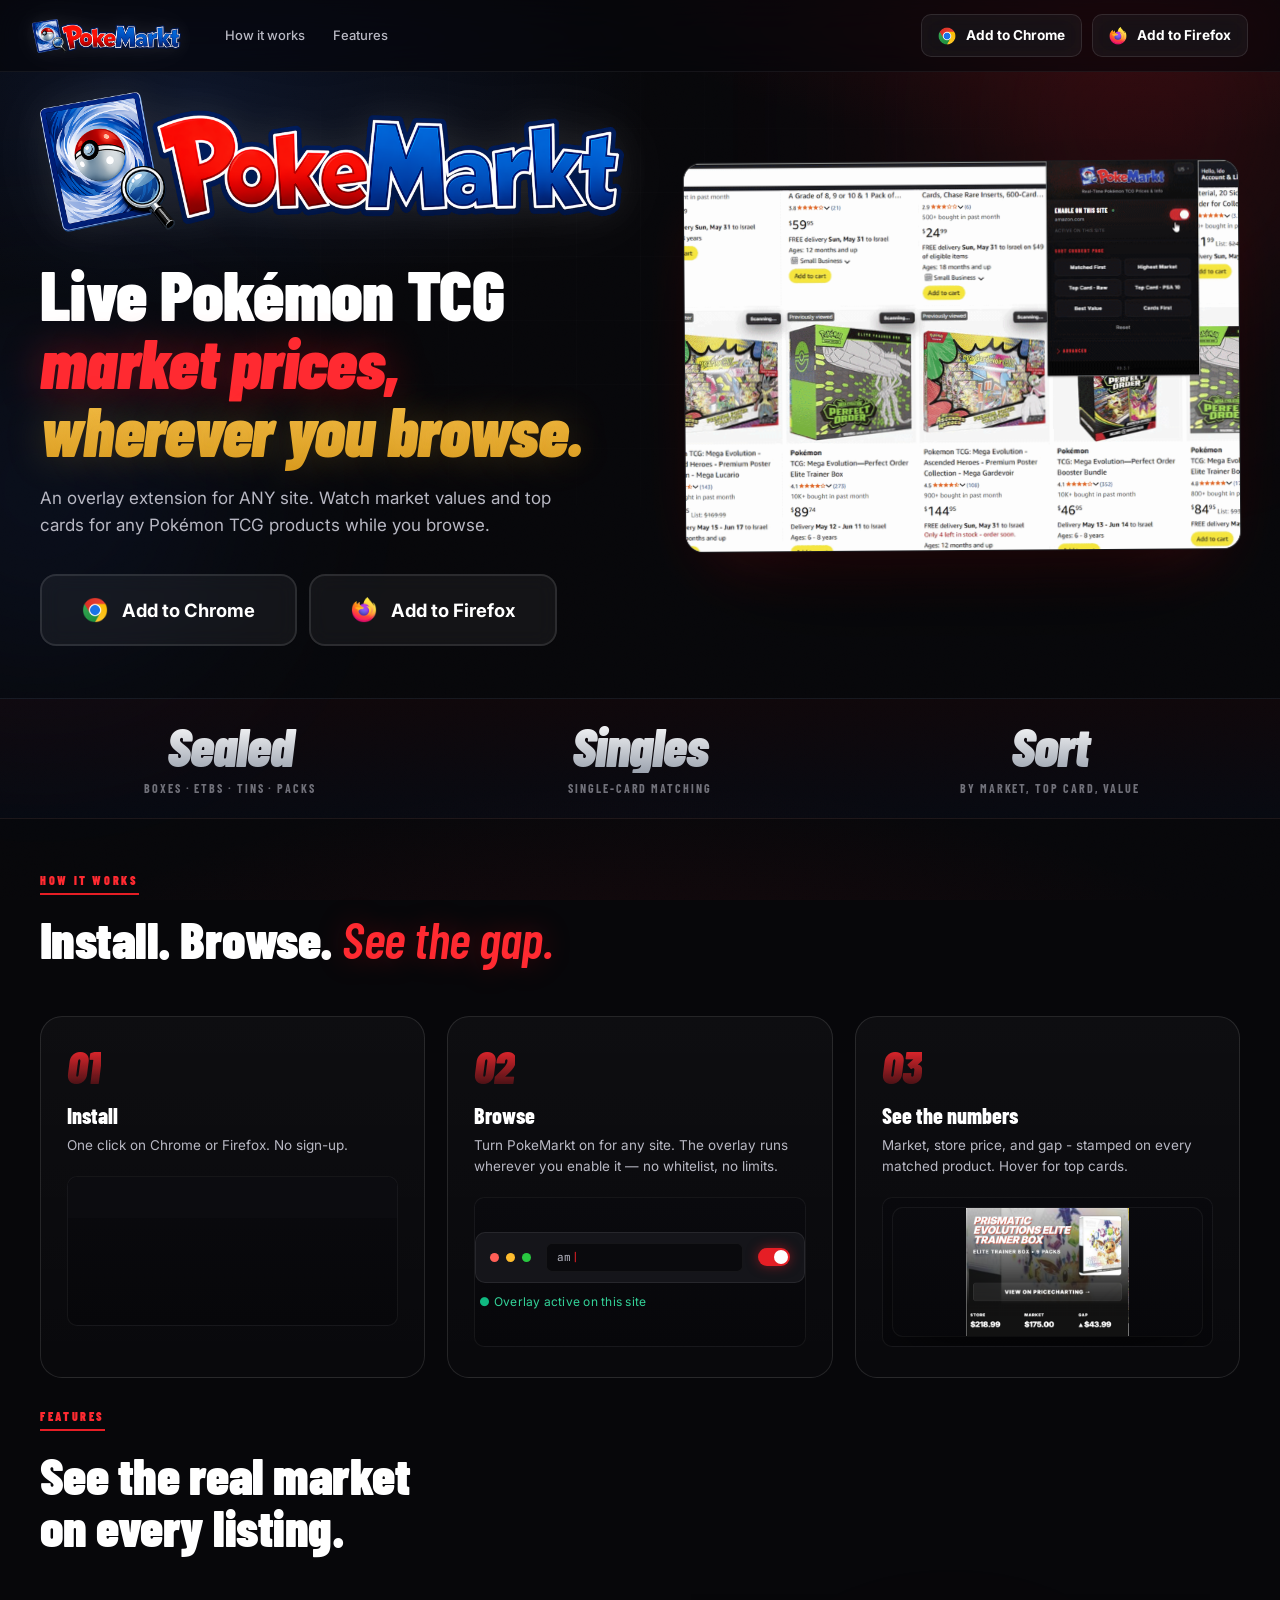
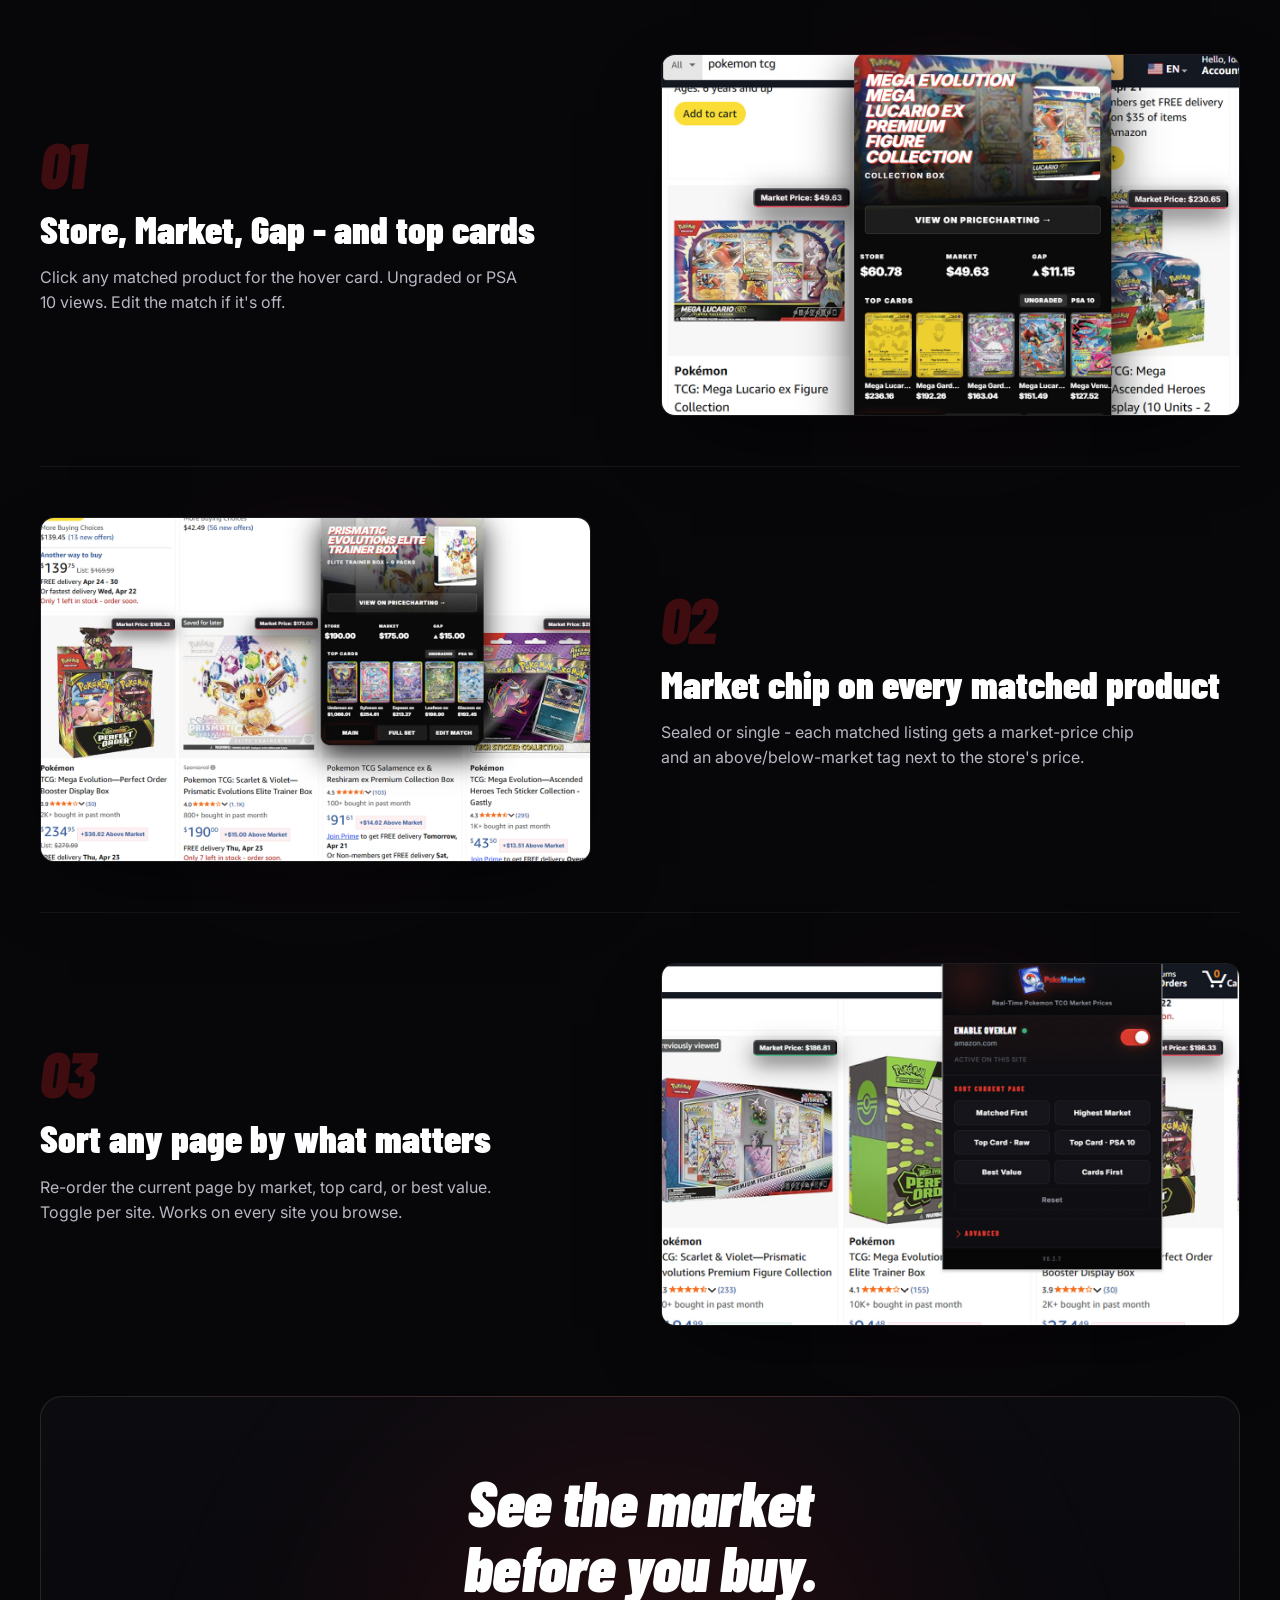
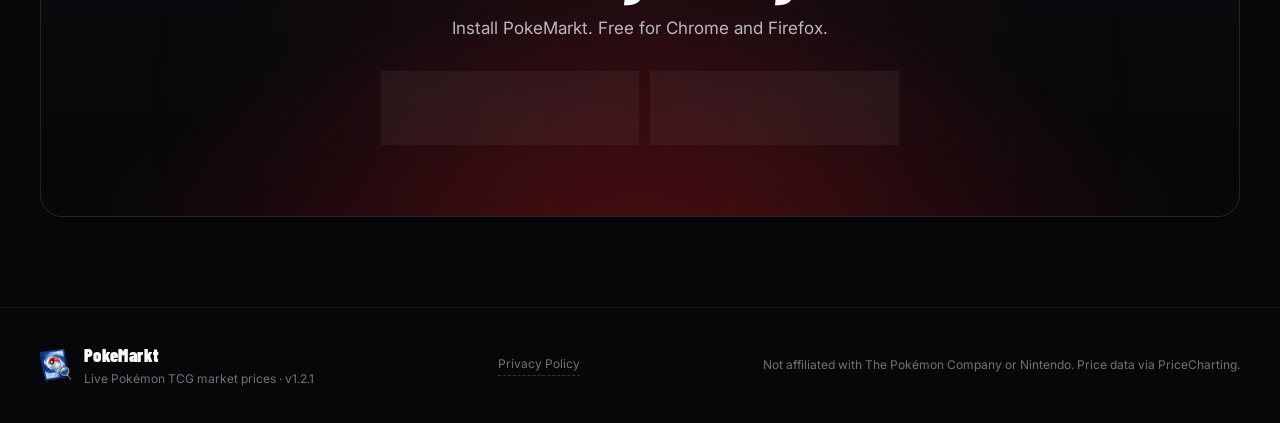
==== commit 3b4ffdcc: "CTA buttons: 1:1 copy of SunoMate btn-secondary, applied to both User asked for an exact port of the" ====
--- a/index.html
+++ b/index.html
@@ -602,129 +602,44 @@
 }
 
 /* ==========================================================
-   Buttons — black glassmorphism, wordmark in original colors
-   Same treatment for both. Big. Translucent. Premium.
+   Buttons — 1:1 SunoMate btn-secondary (dark ghost, both identical)
    ========================================================== */
 .btn--primary,
 .btn--ghost {
-  position: relative;
-  isolation: isolate;
-  overflow: hidden;
-  padding: 24px 48px;
-  border-radius: 18px;
+  padding: 20px 40px;
+  background: rgba(255, 255, 255, 0.05);
+  color: white;
+  border: 2px solid rgba(255, 255, 255, 0.1);
+  border-radius: 16px;
+  font-size: 1.15em;
+  font-weight: 700;
+  cursor: pointer;
+  text-decoration: none;
   display: inline-flex;
   align-items: center;
-  justify-content: center;
-  color: #fff;
-  font-family: var(--body);
-  font-weight: 700;
-  text-decoration: none;
-  cursor: pointer;
-  border: 1px solid rgba(255,255,255,0.22);
-  background:
-    linear-gradient(180deg,
-      rgba(255,255,255,0.22) 0%,
-      rgba(255,255,255,0.14) 55%,
-      rgba(255,255,255,0.08) 100%),
-    rgba(255,255,255,0.05);
-  -webkit-backdrop-filter: blur(18px) saturate(1.4);
-          backdrop-filter: blur(18px) saturate(1.4);
-  box-shadow:
-    inset 0 1px 0 rgba(255,255,255,0.28),
-    inset 0 -1px 0 rgba(0,0,0,0.18),
-    0 1px 2px rgba(0,0,0,0.25),
-    0 18px 48px -16px rgba(0,0,0,0.55);
-  transition:
-    transform .4s cubic-bezier(0.34, 1.56, 0.64, 1),
-    border-color .35s ease,
-    background .35s ease,
-    box-shadow .45s cubic-bezier(.2,.8,.2,1);
+  gap: 14px;
+  transition: all 0.4s cubic-bezier(0.34, 1.56, 0.64, 1);
+  backdrop-filter: blur(10px);
+  -webkit-backdrop-filter: blur(10px);
 }
 .btn--primary.btn--sm, .btn--ghost.btn--sm {
-  padding: 10px 18px; border-radius: 10px;
-}
-.btn--primary.btn--lg, .btn--ghost.btn--lg {
-  padding: 26px 52px; border-radius: 20px;
-}
-
-/* Top-edge hairline highlight — 1px gradient stroke */
-.btn--primary::before,
-.btn--ghost::before {
-  content: "";
-  position: absolute;
-  inset: 0;
-  border-radius: inherit;
-  padding: 1px;
-  background: linear-gradient(180deg,
-    rgba(255,255,255,0.28) 0%,
-    rgba(255,255,255,0.06) 35%,
-    rgba(255,255,255,0) 80%);
-  -webkit-mask:
-    linear-gradient(#fff 0 0) content-box,
-    linear-gradient(#fff 0 0);
-  -webkit-mask-composite: xor;
-          mask-composite: exclude;
-  pointer-events: none;
-  z-index: 3;
-}
-
-/* Shine sweep on hover */
-.btn--primary::after,
-.btn--ghost::after {
-  content: "";
-  position: absolute;
-  top: 0; left: -100%;
-  width: 100%; height: 100%;
-  background: linear-gradient(100deg,
-    transparent 20%,
-    rgba(255,255,255,0.18) 50%,
-    transparent 80%);
-  transition: left 0.85s cubic-bezier(.2,.8,.2,1);
-  pointer-events: none;
-  z-index: 1;
-}
-.btn--primary:hover::after,
-.btn--ghost:hover::after { left: 100%; }
-
-.btn--primary > *,
-.btn--ghost > * { position: relative; z-index: 2; }
-
-/* Wordmark — original brand colors, no hue shifts */
-.btn__wordmark {
-  display: block;
-  height: 34px;
-  width: auto;
-  transition: transform .4s cubic-bezier(0.34, 1.56, 0.64, 1);
-  filter: drop-shadow(0 2px 6px rgba(0,0,0,0.55));
-}
-.btn--sm .btn__wordmark { height: 18px; }
-.btn--lg .btn__wordmark { height: 40px; }
-
-/* ---------- Hover ---------- */
+  padding: 10px 16px; border-radius: 10px; font-size: 0.85em; gap: 10px;
+  border-width: 1px;
+}
 .btn--primary:hover,
 .btn--ghost:hover {
-  transform: translateY(-4px) scale(1.015);
-  border-color: rgba(255,255,255,0.38);
-  background:
-    linear-gradient(180deg,
-      rgba(255,255,255,0.32) 0%,
-      rgba(255,255,255,0.2) 55%,
-      rgba(255,255,255,0.12) 100%),
-    rgba(255,255,255,0.08);
-  box-shadow:
-    inset 0 1px 0 rgba(255,255,255,0.4),
-    inset 0 -1px 0 rgba(0,0,0,0.18),
-    0 1px 2px rgba(0,0,0,0.25),
-    0 30px 70px -18px rgba(0,0,0,0.65);
-}
-.btn--primary:hover .btn__wordmark,
-.btn--ghost:hover .btn__wordmark { transform: scale(1.04); }
-
-.btn--primary:active,
-.btn--ghost:active {
-  transform: translateY(0) scale(1);
-  filter: brightness(0.96);
-}
+  background: rgba(255, 255, 255, 0.1);
+  border-color: rgba(255, 255, 255, 0.3);
+  transform: translateY(-4px) scale(1.02);
+}
+
+.btn--primary .btn__browser-logo,
+.btn--ghost .btn__browser-logo {
+  width: 26px;
+  height: 26px;
+}
+.btn--primary.btn--sm .btn__browser-logo,
+.btn--ghost.btn--sm .btn__browser-logo { width: 18px; height: 18px; }
 
 /* =========================================================
    HERO
@@ -2155,10 +2070,12 @@
   </nav>
   <div class="nav__cta">
     <a class="btn btn--primary btn--sm" href="https://chromewebstore.google.com/detail/pokemarket-pokemon-tcg-li/hejfdmhhblhaiajfegbokfgceoahfkoe" target="_blank" rel="noopener">
-      <img class="btn__wordmark" src="assets/chrome-wordmark.png" alt="Add to Chrome">
+      <img class="btn__browser-logo" src="assets/chrome-icon.png" alt="Chrome">
+          Add to Chrome
     </a>
     <a class="btn btn--ghost btn--sm" href="https://addons.mozilla.org/en-US/firefox/addon/pokemarket-pokemon-tcg-prices/" target="_blank" rel="noopener">
-      <img class="btn__wordmark" src="assets/firefox-wordmark.png" alt="Add to Firefox">
+      <img class="btn__browser-logo" src="assets/firefox-icon.png" alt="Firefox">
+          Add to Firefox
     </a>
   </div>
 </header>
@@ -2182,10 +2099,12 @@
       </p>
       <div class="hero__actions">
         <a class="btn btn--primary btn--lg" href="https://chromewebstore.google.com/detail/pokemarket-pokemon-tcg-li/hejfdmhhblhaiajfegbokfgceoahfkoe" target="_blank" rel="noopener">
-          <img class="btn__wordmark" src="assets/chrome-wordmark.png" alt="Add to Chrome">
+          <img class="btn__browser-logo" src="assets/chrome-icon.png" alt="Chrome">
+          Add to Chrome
         </a>
         <a class="btn btn--ghost btn--lg" href="https://addons.mozilla.org/en-US/firefox/addon/pokemarket-pokemon-tcg-prices/" target="_blank" rel="noopener">
-          <img class="btn__wordmark" src="assets/firefox-wordmark.png" alt="Add to Firefox">
+          <img class="btn__browser-logo" src="assets/firefox-icon.png" alt="Firefox">
+          Add to Firefox
         </a>
       </div>
     </div>
@@ -2479,10 +2398,12 @@
     <p class="cta__sub">Install PokeMarkt. Free for Chrome and Firefox.</p>
     <div class="cta__buttons">
       <a class="btn btn--primary btn--lg" href="https://chromewebstore.google.com/detail/pokemarket-pokemon-tcg-li/hejfdmhhblhaiajfegbokfgceoahfkoe" target="_blank" rel="noopener">
-        <img class="btn__wordmark" src="assets/chrome-wordmark.png" alt="Add to Chrome">
+        <img class="btn__browser-logo" src="assets/chrome-icon.png" alt="Chrome">
+          Add to Chrome
       </a>
       <a class="btn btn--ghost btn--lg" href="https://addons.mozilla.org/en-US/firefox/addon/pokemarket-pokemon-tcg-prices/" target="_blank" rel="noopener">
-        <img class="btn__wordmark" src="assets/firefox-wordmark.png" alt="Add to Firefox">
+        <img class="btn__browser-logo" src="assets/firefox-icon.png" alt="Firefox">
+          Add to Firefox
       </a>
     </div>
   </div>
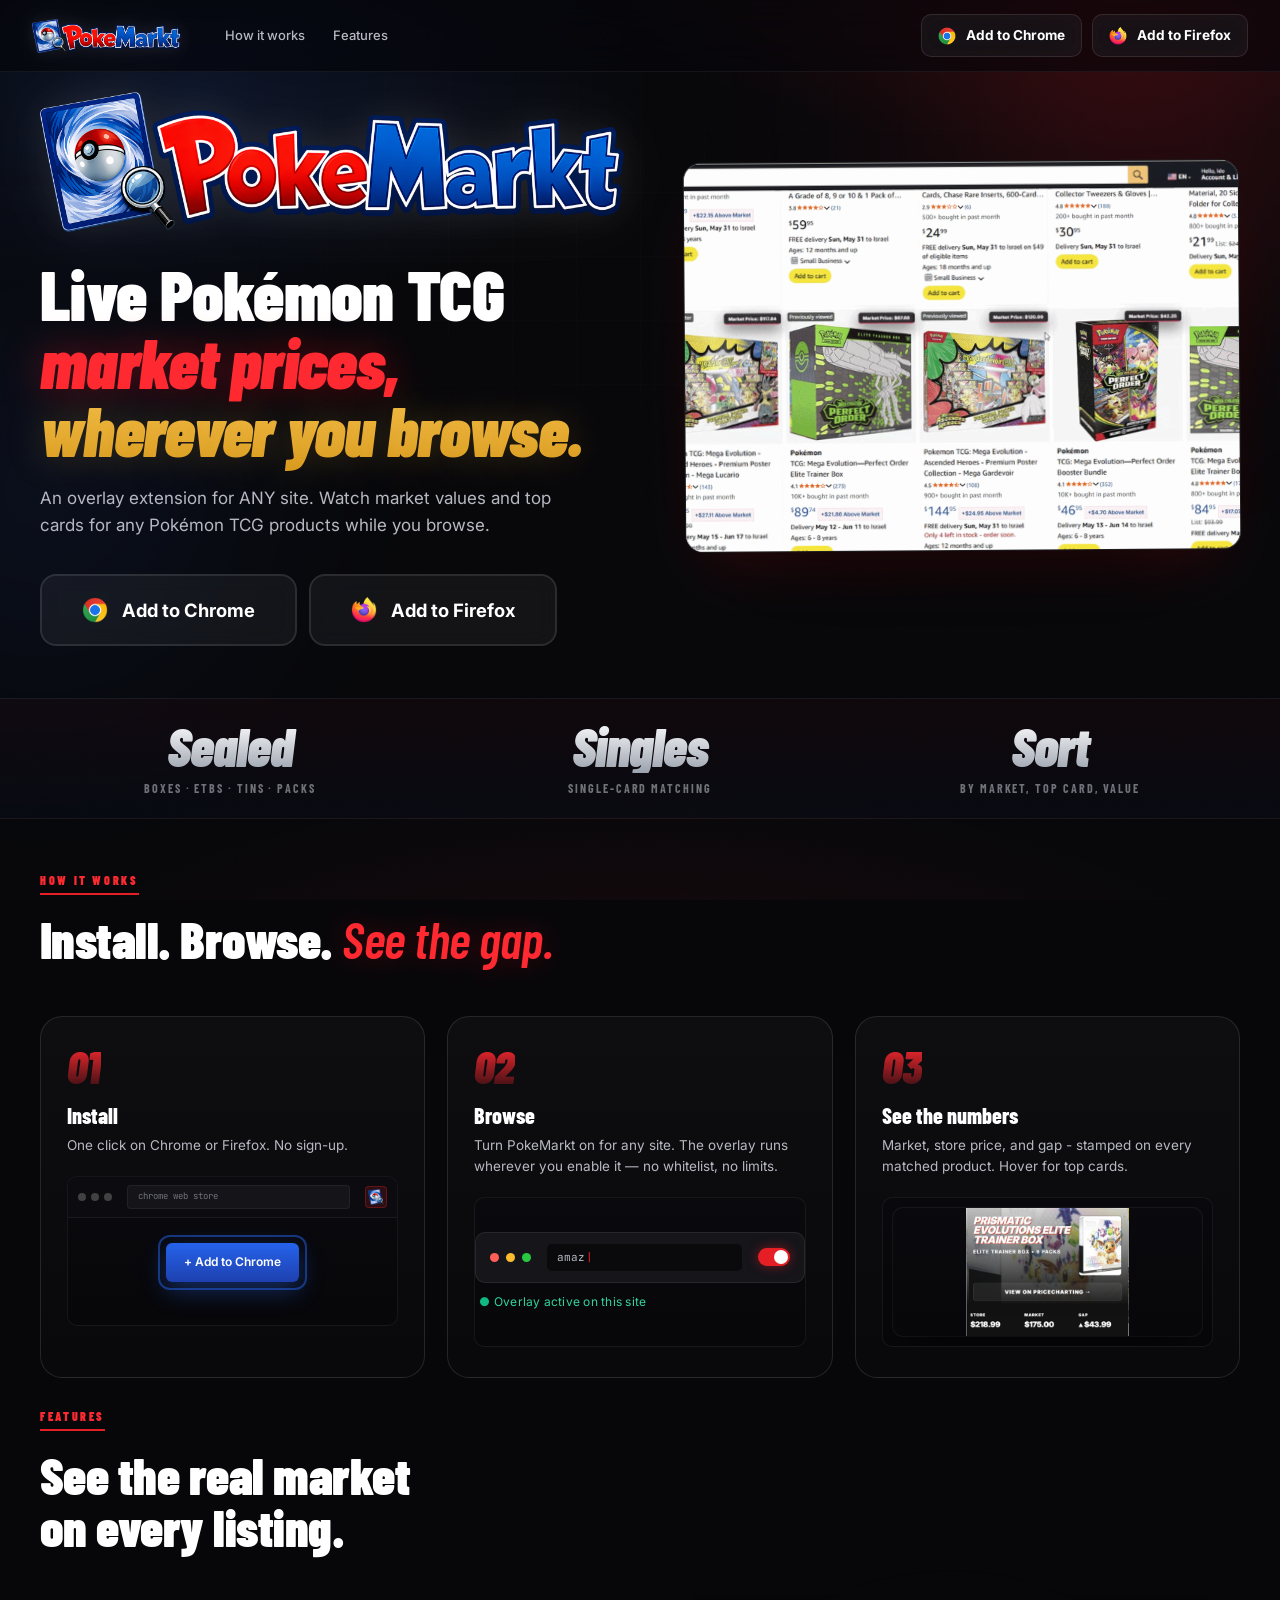
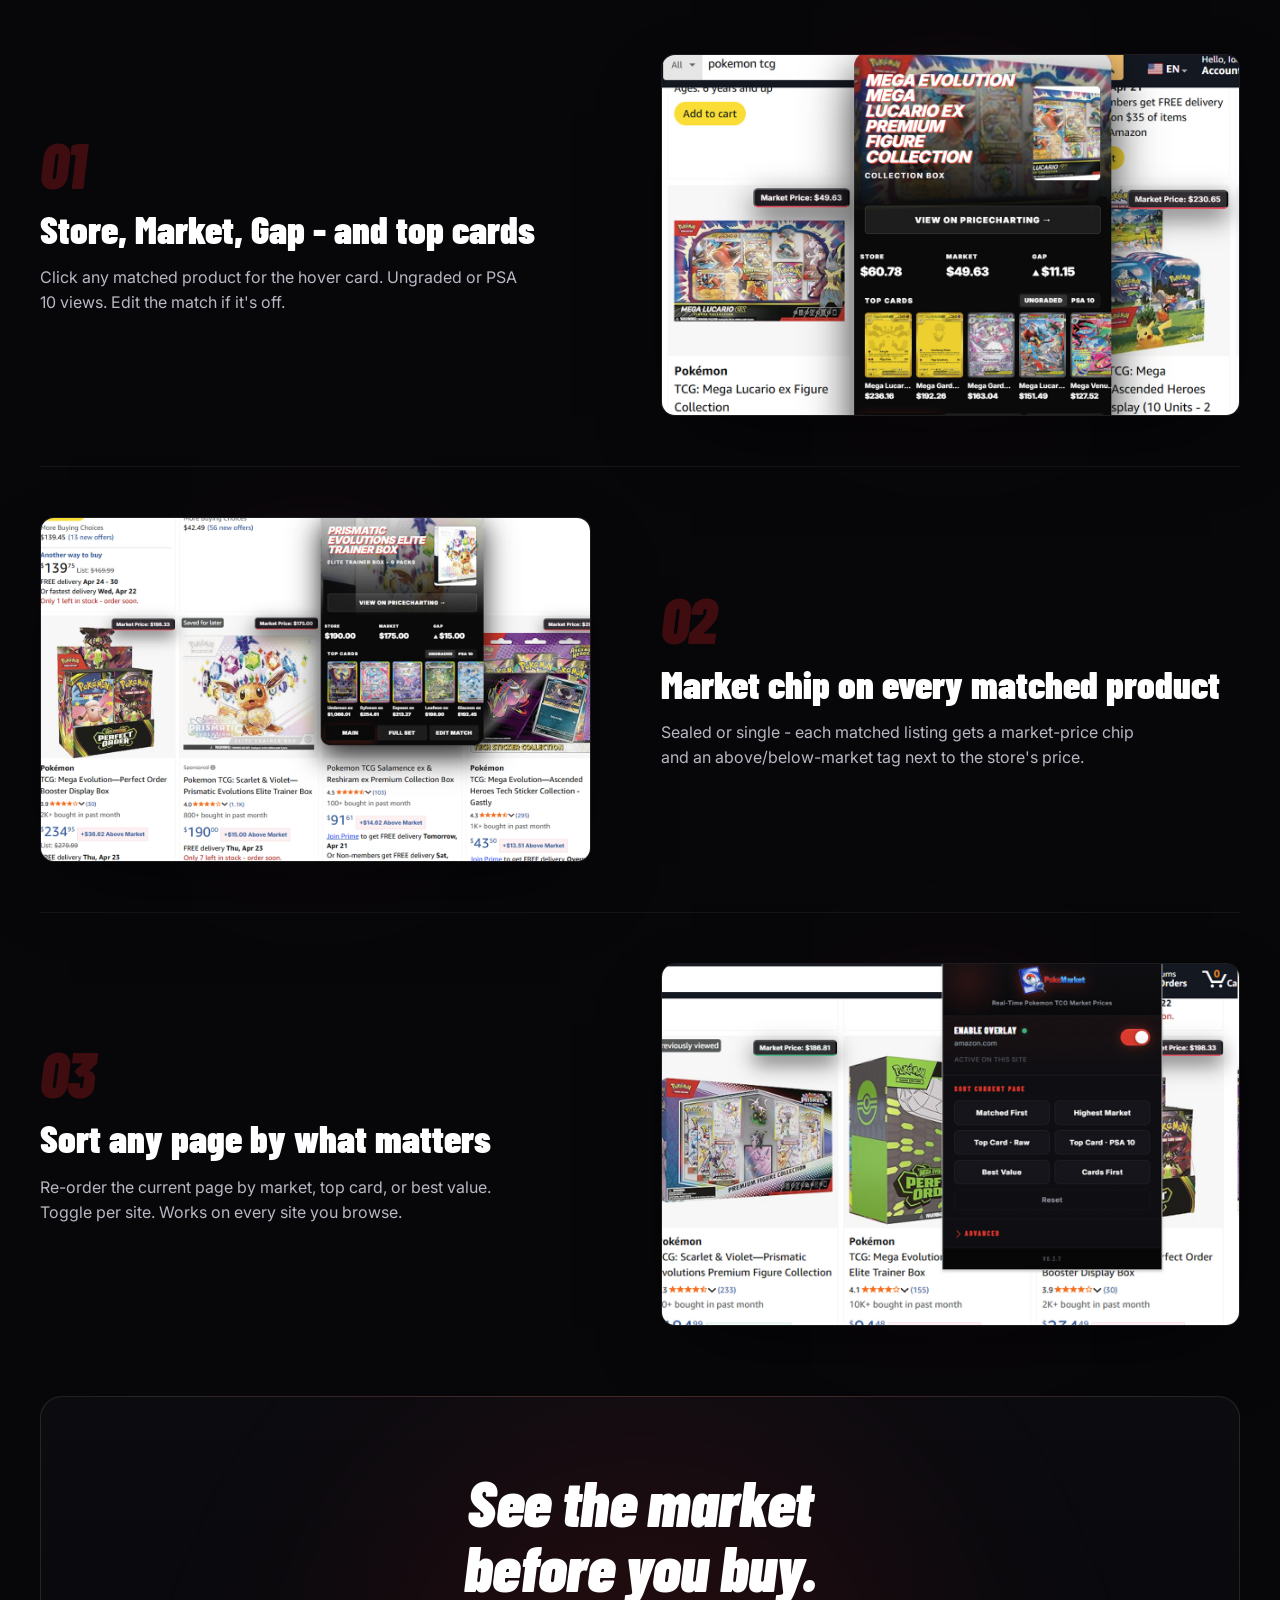
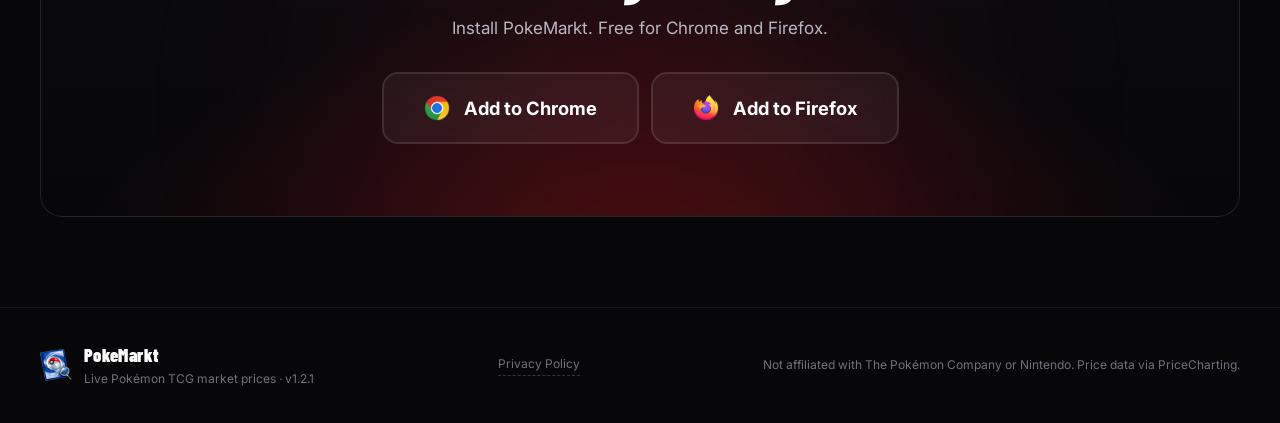
==== commit 56c0c50b: "fix" ====
--- a/index.html
+++ b/index.html
@@ -5,8 +5,59 @@
 <meta name="viewport" content="width=device-width, initial-scale=1.0">
 <title>PokeMarkt - Live Pokémon TCG market prices on any site</title>
 <meta name="description" content="A Chrome & Firefox extension that stamps real-time Pokémon TCG market values and top cards onto every listing — sealed, singles, or slabs. Spot deals. Dodge markups. Know what a box is really worth.">
-<link rel="icon" type="image/png" href="assets/Main-Icon-48.png">
-<link rel="apple-touch-icon" href="assets/Main-Icon-128.png">
+
+<!-- Canonical + base SEO -->
+<link rel="canonical" href="https://pokemarkt.com/">
+<meta name="theme-color" content="#E61E25">
+<meta name="application-name" content="PokeMarkt">
+<meta name="keywords" content="pokemon tcg, pokemon cards, pokemon prices, tcg market, sealed pokemon, pokemon singles, pokemon slabs, browser extension, chrome extension, firefox extension, ebay pokemon, tcgplayer, deal finder, card investing, pokemon collectibles">
+<meta name="author" content="PokeMarkt">
+<meta name="robots" content="index, follow, max-image-preview:large">
+
+<!-- Open Graph / Facebook -->
+<meta property="og:type" content="website">
+<meta property="og:url" content="https://pokemarkt.com/">
+<meta property="og:site_name" content="PokeMarkt">
+<meta property="og:title" content="PokeMarkt — Live Pokémon TCG market prices on any site">
+<meta property="og:description" content="A Chrome & Firefox extension that stamps real-time Pokémon TCG market values onto every listing — sealed, singles, or slabs. Spot deals. Dodge markups.">
+<meta property="og:image" content="https://pokemarkt.com/assets/og-image-1200x630.png">
+<meta property="og:image:width" content="1200">
+<meta property="og:image:height" content="630">
+<meta property="og:image:alt" content="PokeMarkt extension overlaying live market prices on a Pokemon card listing">
+<meta property="og:locale" content="en_US">
+
+<!-- Twitter / X -->
+<meta name="twitter:card" content="summary_large_image">
+<meta name="twitter:site" content="@pokemarkt">
+<meta name="twitter:creator" content="@pokemarkt">
+<meta name="twitter:title" content="PokeMarkt — Live Pokémon TCG market prices on any site">
+<meta name="twitter:description" content="Chrome & Firefox extension that stamps real-time market prices onto every Pokémon TCG listing. Sealed, singles, slabs.">
+<meta name="twitter:image" content="https://pokemarkt.com/assets/twitter-card-1200x675.png">
+<meta name="twitter:image:alt" content="PokeMarkt overlay showing live prices on a Pokemon card listing">
+
+<!-- JSON-LD: SoftwareApplication -->
+<script type="application/ld+json">
+{
+  "@context": "https://schema.org",
+  "@type": "SoftwareApplication",
+  "name": "PokeMarkt",
+  "applicationCategory": "BrowserApplication",
+  "operatingSystem": "Chrome, Firefox",
+  "description": "Browser extension that stamps live Pokémon TCG market prices onto every product listing — sealed, singles, slabs.",
+  "offers": { "@type": "Offer", "price": "0", "priceCurrency": "USD" },
+  "url": "https://pokemarkt.com/",
+  "downloadUrl": "https://chromewebstore.google.com/detail/pokemarket-pokemon-tcg-li/hejfdmhhblhaiajfegbokfgceoahfkoe",
+  "softwareVersion": "1.0",
+  "publisher": { "@type": "Organization", "name": "PokeMarkt" }
+}
+</script>
+
+<!-- Plausible Analytics — privacy-friendly, no cookies, no PII -->
+<script defer data-domain="pokemarkt.com" src="https://plausible.io/js/script.outbound-links.tagged-events.js"></script>
+<script>window.plausible = window.plausible || function() { (window.plausible.q = window.plausible.q || []).push(arguments) }</script>
+<link rel="icon" type="image/png" sizes="32x32" href="/assets/Main-Icon-48.png">
+<link rel="icon" type="image/png" sizes="128x128" href="/assets/Main-Icon-128.png">
+<link rel="apple-touch-icon" href="/assets/Main-Icon-128.png">
 <link rel="preconnect" href="https://fonts.googleapis.com">
 <link rel="preconnect" href="https://fonts.gstatic.com" crossorigin>
 <link href="https://fonts.googleapis.com/css2?family=Barlow+Condensed:ital,wght@0,600;0,700;0,800;0,900;1,800;1,900&family=Inter:wght@400;500;600;700;800&family=JetBrains+Mono:wght@500;700&display=swap" rel="stylesheet">
@@ -2069,11 +2120,11 @@
     <a href="#features">Features</a>
   </nav>
   <div class="nav__cta">
-    <a class="btn btn--primary btn--sm" href="https://chromewebstore.google.com/detail/pokemarket-pokemon-tcg-li/hejfdmhhblhaiajfegbokfgceoahfkoe" target="_blank" rel="noopener">
+    <a class="btn btn--primary btn--sm" href="https://chromewebstore.google.com/detail/pokemarket-pokemon-tcg-li/hejfdmhhblhaiajfegbokfgceoahfkoe" target="_blank" rel="noopener" data-analytics-event="Install Click" data-analytics-event-store="chrome">
       <img class="btn__browser-logo" src="assets/chrome-icon.png" alt="Chrome">
           Add to Chrome
     </a>
-    <a class="btn btn--ghost btn--sm" href="https://addons.mozilla.org/en-US/firefox/addon/pokemarket-pokemon-tcg-prices/" target="_blank" rel="noopener">
+    <a class="btn btn--ghost btn--sm" href="https://addons.mozilla.org/en-US/firefox/addon/pokemarket-pokemon-tcg-prices/" target="_blank" rel="noopener" data-analytics-event="Install Click" data-analytics-event-store="firefox">
       <img class="btn__browser-logo" src="assets/firefox-icon.png" alt="Firefox">
           Add to Firefox
     </a>
@@ -2098,11 +2149,11 @@
         An overlay extension for ANY site. Watch market values and top cards for any Pokémon TCG products while you browse.
       </p>
       <div class="hero__actions">
-        <a class="btn btn--primary btn--lg" href="https://chromewebstore.google.com/detail/pokemarket-pokemon-tcg-li/hejfdmhhblhaiajfegbokfgceoahfkoe" target="_blank" rel="noopener">
+        <a class="btn btn--primary btn--lg" href="https://chromewebstore.google.com/detail/pokemarket-pokemon-tcg-li/hejfdmhhblhaiajfegbokfgceoahfkoe" target="_blank" rel="noopener" data-analytics-event="Install Click" data-analytics-event-store="chrome">
           <img class="btn__browser-logo" src="assets/chrome-icon.png" alt="Chrome">
           Add to Chrome
         </a>
-        <a class="btn btn--ghost btn--lg" href="https://addons.mozilla.org/en-US/firefox/addon/pokemarket-pokemon-tcg-prices/" target="_blank" rel="noopener">
+        <a class="btn btn--ghost btn--lg" href="https://addons.mozilla.org/en-US/firefox/addon/pokemarket-pokemon-tcg-prices/" target="_blank" rel="noopener" data-analytics-event="Install Click" data-analytics-event-store="firefox">
           <img class="btn__browser-logo" src="assets/firefox-icon.png" alt="Firefox">
           Add to Firefox
         </a>
@@ -2397,11 +2448,11 @@
     <h2 class="cta__title">See the market<br>before you buy.</h2>
     <p class="cta__sub">Install PokeMarkt. Free for Chrome and Firefox.</p>
     <div class="cta__buttons">
-      <a class="btn btn--primary btn--lg" href="https://chromewebstore.google.com/detail/pokemarket-pokemon-tcg-li/hejfdmhhblhaiajfegbokfgceoahfkoe" target="_blank" rel="noopener">
+      <a class="btn btn--primary btn--lg" href="https://chromewebstore.google.com/detail/pokemarket-pokemon-tcg-li/hejfdmhhblhaiajfegbokfgceoahfkoe" target="_blank" rel="noopener" data-analytics-event="Install Click" data-analytics-event-store="chrome">
         <img class="btn__browser-logo" src="assets/chrome-icon.png" alt="Chrome">
           Add to Chrome
       </a>
-      <a class="btn btn--ghost btn--lg" href="https://addons.mozilla.org/en-US/firefox/addon/pokemarket-pokemon-tcg-prices/" target="_blank" rel="noopener">
+      <a class="btn btn--ghost btn--lg" href="https://addons.mozilla.org/en-US/firefox/addon/pokemarket-pokemon-tcg-prices/" target="_blank" rel="noopener" data-analytics-event="Install Click" data-analytics-event-store="firefox">
         <img class="btn__browser-logo" src="assets/firefox-icon.png" alt="Firefox">
           Add to Firefox
       </a>
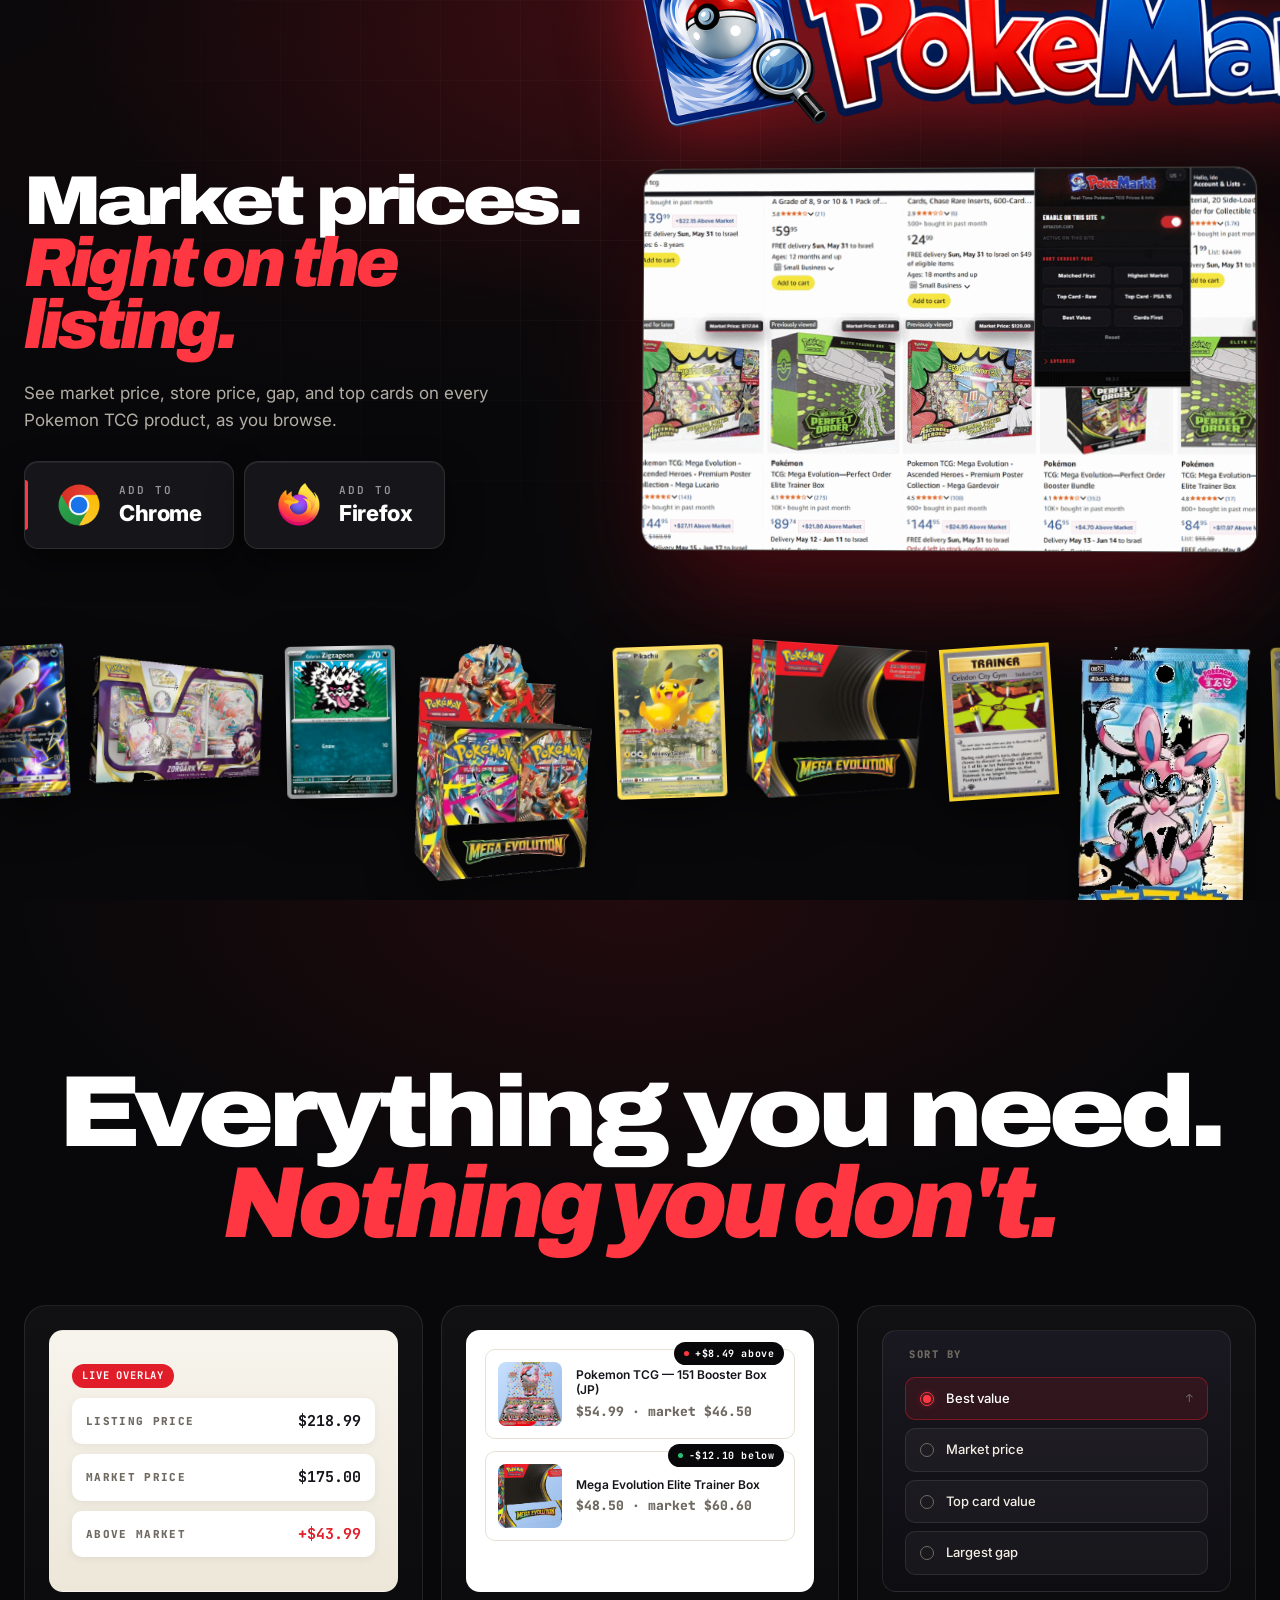
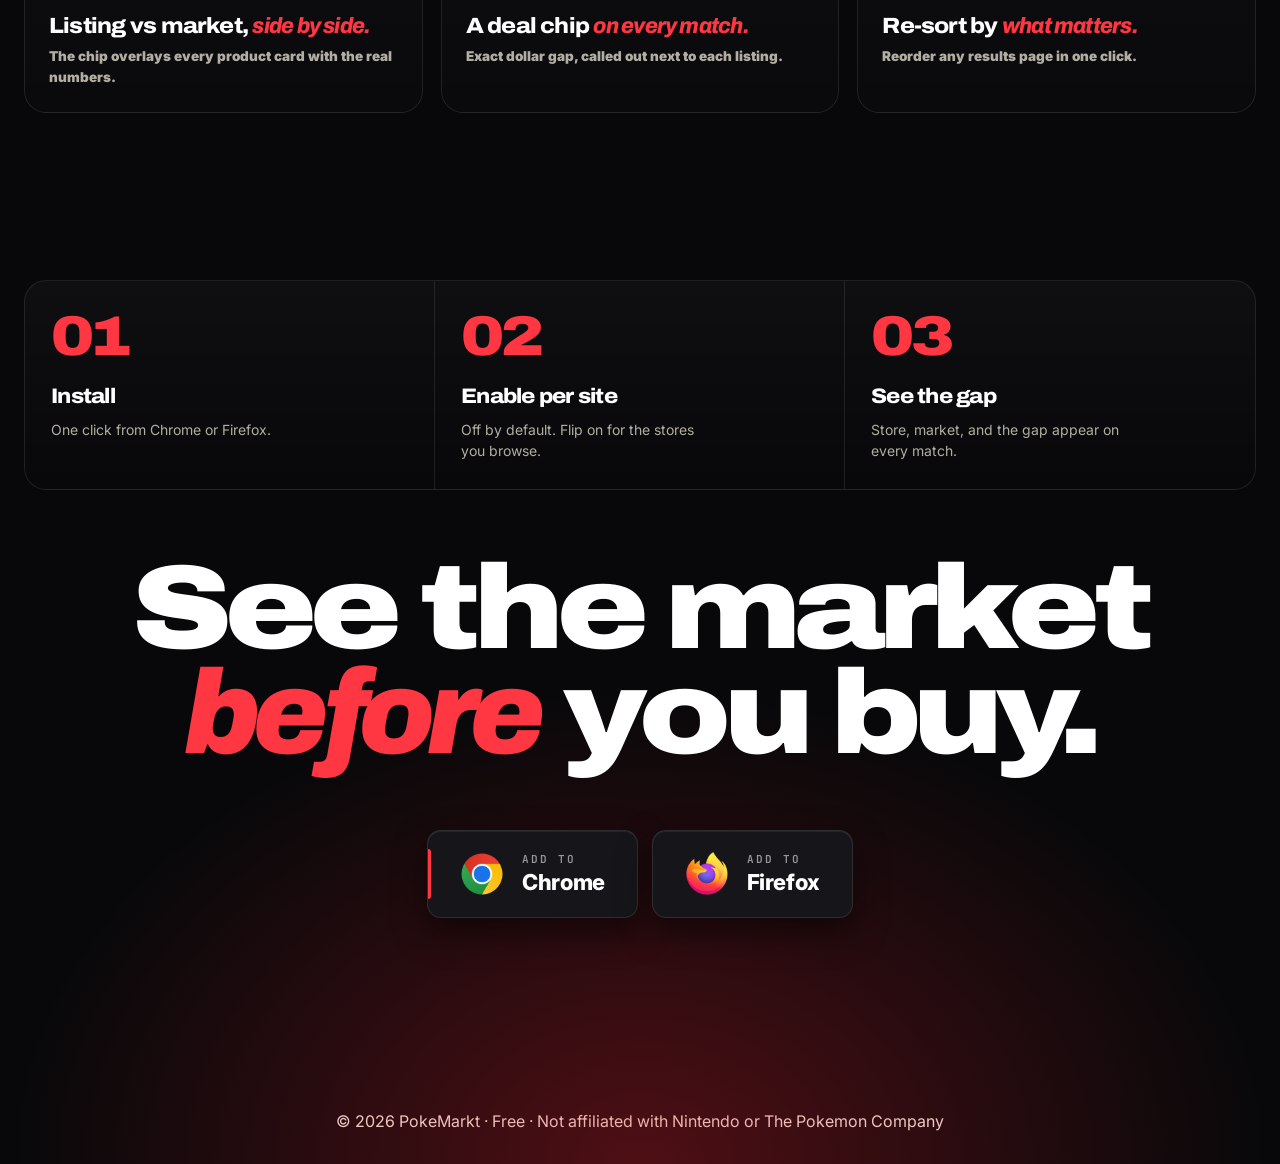
==== commit 33a1ab6a: "fix" ====
--- a/index.html
+++ b/index.html
@@ -3,2630 +3,1073 @@
 <head>
 <meta charset="UTF-8">
 <meta name="viewport" content="width=device-width, initial-scale=1.0">
-<title>PokeMarkt - Live Pokémon TCG market prices on any site</title>
-<meta name="description" content="A Chrome & Firefox extension that stamps real-time Pokémon TCG market values and top cards onto every listing — sealed, singles, or slabs. Spot deals. Dodge markups. Know what a box is really worth.">
-
-<!-- Canonical + base SEO -->
-<link rel="canonical" href="https://pokemarkt.com/">
-<meta name="theme-color" content="#E61E25">
-<meta name="application-name" content="PokeMarkt">
-<meta name="keywords" content="pokemon tcg, pokemon cards, pokemon prices, tcg market, sealed pokemon, pokemon singles, pokemon slabs, browser extension, chrome extension, firefox extension, ebay pokemon, tcgplayer, deal finder, card investing, pokemon collectibles">
-<meta name="author" content="PokeMarkt">
-<meta name="robots" content="index, follow, max-image-preview:large">
-
-<!-- Open Graph / Facebook -->
-<meta property="og:type" content="website">
-<meta property="og:url" content="https://pokemarkt.com/">
-<meta property="og:site_name" content="PokeMarkt">
-<meta property="og:title" content="PokeMarkt — Live Pokémon TCG market prices on any site">
-<meta property="og:description" content="A Chrome & Firefox extension that stamps real-time Pokémon TCG market values onto every listing — sealed, singles, or slabs. Spot deals. Dodge markups.">
-<meta property="og:image" content="https://pokemarkt.com/assets/og-image-1200x630.png">
-<meta property="og:image:width" content="1200">
-<meta property="og:image:height" content="630">
-<meta property="og:image:alt" content="PokeMarkt extension overlaying live market prices on a Pokemon card listing">
-<meta property="og:locale" content="en_US">
-
-<!-- Twitter / X -->
-<meta name="twitter:card" content="summary_large_image">
-<meta name="twitter:site" content="@pokemarkt">
-<meta name="twitter:creator" content="@pokemarkt">
-<meta name="twitter:title" content="PokeMarkt — Live Pokémon TCG market prices on any site">
-<meta name="twitter:description" content="Chrome & Firefox extension that stamps real-time market prices onto every Pokémon TCG listing. Sealed, singles, slabs.">
-<meta name="twitter:image" content="https://pokemarkt.com/assets/twitter-card-1200x675.png">
-<meta name="twitter:image:alt" content="PokeMarkt overlay showing live prices on a Pokemon card listing">
-
-<!-- JSON-LD: SoftwareApplication -->
-<script type="application/ld+json">
-{
-  "@context": "https://schema.org",
-  "@type": "SoftwareApplication",
-  "name": "PokeMarkt",
-  "applicationCategory": "BrowserApplication",
-  "operatingSystem": "Chrome, Firefox",
-  "description": "Browser extension that stamps live Pokémon TCG market prices onto every product listing — sealed, singles, slabs.",
-  "offers": { "@type": "Offer", "price": "0", "priceCurrency": "USD" },
-  "url": "https://pokemarkt.com/",
-  "downloadUrl": "https://chromewebstore.google.com/detail/pokemarket-pokemon-tcg-li/hejfdmhhblhaiajfegbokfgceoahfkoe",
-  "softwareVersion": "1.0",
-  "publisher": { "@type": "Organization", "name": "PokeMarkt" }
-}
-</script>
-
-<!-- Plausible Analytics — privacy-friendly, no cookies, no PII -->
-<script defer data-domain="pokemarkt.com" src="https://plausible.io/js/script.outbound-links.tagged-events.js"></script>
-<script>window.plausible = window.plausible || function() { (window.plausible.q = window.plausible.q || []).push(arguments) }</script>
-<link rel="icon" type="image/png" sizes="32x32" href="/assets/Main-Icon-48.png">
-<link rel="icon" type="image/png" sizes="128x128" href="/assets/Main-Icon-128.png">
-<link rel="apple-touch-icon" href="/assets/Main-Icon-128.png">
+<title>PokeMarkt</title>
+<meta name="description" content="PokeMarkt shows market price, store price, price gaps, and top cards directly on product listings.">
+<link rel="icon" type="image/png" href="assets/Main-Icon-48.png">
+<link rel="apple-touch-icon" href="assets/Main-Icon-128.png">
 <link rel="preconnect" href="https://fonts.googleapis.com">
 <link rel="preconnect" href="https://fonts.gstatic.com" crossorigin>
-<link href="https://fonts.googleapis.com/css2?family=Barlow+Condensed:ital,wght@0,600;0,700;0,800;0,900;1,800;1,900&family=Inter:wght@400;500;600;700;800&family=JetBrains+Mono:wght@500;700&display=swap" rel="stylesheet">
+<link href="https://fonts.googleapis.com/css2?family=Archivo:wdth,wght@87..125,500..900&family=Inter:wght@400;500;600;700&family=JetBrains+Mono:wght@500;700&display=swap" rel="stylesheet">
 <style>
-/* =========================================================
-   PokeMarkt Landing - styles.css
-   Dark premium base · crimson (#E61E25) primary · cobalt accents
-   ========================================================= */
-
-* { margin: 0; padding: 0; box-sizing: border-box; }
-
-:root {
-  --ink:        #07070A;
-  --ink-2:      #0B0B0F;
-  --surface:    #0F0F12;
-  --surface-2:  #15151A;
-  --surface-3:  #1D1D23;
-
-  --crimson:    #E61E25;
-  --crimson-2:  #FF2A31;
-  --crimson-dim: rgba(230,30,37,0.14);
-  --crimson-glow: rgba(230,30,37,0.45);
-
-  --cobalt:     #2B6CF6;
-  --cobalt-2:   #5B8CFA;
-
-  --good:       #10B981;
-  --good-dim:   rgba(16,185,129,0.14);
-  --good-soft:  #34D399;
-
-  --bad-pink:   #FFE0E8;
-  --bad-pink-2: #FFCAD7;
-
-  --txt:        #FFFFFF;
-  --txt-2:      #B8B8C3;
-  --txt-3:      #71717A;
-  --txt-4:      #4A4A52;
-
-  --line:       rgba(255,255,255,0.06);
-  --line-2:     rgba(255,255,255,0.11);
-  --line-3:     rgba(255,255,255,0.22);
-
-  --display: 'Barlow Condensed', 'Arial Narrow', sans-serif;
-  --body:    'Inter', -apple-system, system-ui, sans-serif;
-  --mono:    'JetBrains Mono', ui-monospace, monospace;
-
-  --r-sm: 6px;
-  --r-md: 10px;
-  --r-lg: 14px;
-  --r-xl: 22px;
-
-  --ease: cubic-bezier(0.16, 1, 0.3, 1);
-}
-
-html, body { overflow-x: clip; }
-html { scroll-behavior: smooth; }
-
-body {
-  font-family: var(--body);
-  background: var(--ink);
-  color: var(--txt);
-  line-height: 1.55;
-  min-height: 100vh;
-  -webkit-font-smoothing: antialiased;
-}
-
-a { color: inherit; text-decoration: none; }
-img { display: block; max-width: 100%; }
-button { font: inherit; color: inherit; border: 0; background: 0 0; cursor: pointer; }
-em { font-style: normal; color: #fff; font-weight: 600; }
-
-/* Hero logo */
-.hero__logo {
-  height: clamp(80px, 11vw, 140px);
-  width: auto;
-  margin-bottom: 28px;
-  filter:
-    drop-shadow(0 0 18px rgba(255,255,255,0.08))
-    drop-shadow(0 0 42px rgba(255,255,255,0.05));
-}
-
-/* Real product screenshots */
-.shot {
-  position: relative;
-  border-radius: var(--r-lg);
-  overflow: hidden;
-  background: #0a0a0d;
-  border: 1px solid var(--line-2);
-  box-shadow: 0 30px 80px -30px rgba(0,0,0,0.8), 0 0 0 1px rgba(255,255,255,0.04);
-}
-.shot__chrome {
-  display: flex; align-items: center; gap: 6px;
-  padding: 10px 14px;
-  background: #16161b;
-  border-bottom: 1px solid var(--line);
-}
-.shot__dot { width: 10px; height: 10px; border-radius: 50%; background: #2a2a31; }
-.shot__dot:nth-child(1) { background: #ff5f57; }
-.shot__dot:nth-child(2) { background: #febc2e; }
-.shot__dot:nth-child(3) { background: #28c840; }
-.shot__url {
-  margin-left: 14px;
-  font-family: var(--mono);
-  font-size: 11px;
-  color: var(--txt-3);
-  letter-spacing: 0.02em;
-}
-.shot__img {
-  display: block;
-  width: 100%;
-  height: auto;
-}
-.shot--hero {
-  transform: rotate(-0.6deg);
-  transition: transform .6s var(--ease);
-}
-.shot--hero:hover { transform: rotate(0deg) translateY(-3px); }
-.mock--hidden { display: none !important; }
-
-/* =========================================================
-   SHOWCASE - hero crossfade carousel
-   ========================================================= */
-.showcase {
-  position: relative;
-  width: 100%;
-  max-width: 720px;
-  margin: 0 auto;
-}
-.showcase__frame {
-  position: relative;
-  border-radius: 18px;
-  overflow: hidden;
-  background: #0a0a0d;
-  border: 1px solid rgba(255,255,255,0.08);
-  box-shadow:
-    0 50px 120px -40px rgba(0,0,0,0.9),
-    0 30px 60px -30px rgba(230,30,37,0.35),
-    inset 0 0 0 1px rgba(255,255,255,0.03);
-  transform: rotate(-0.4deg);
-  transition: transform .7s var(--ease);
-}
-.showcase__frame::after {
-  content: "";
-  position: absolute; inset: 0;
-  pointer-events: none;
-  background: radial-gradient(ellipse 120% 40% at 50% 0%, rgba(255,255,255,0.05) 0%, transparent 60%);
-}
-.showcase:hover .showcase__frame { transform: rotate(0deg) translateY(-4px); }
-
-.showcase__chrome {
-  display: flex; align-items: center; gap: 7px;
-  padding: 12px 16px;
-  background: linear-gradient(180deg, #1a1a20 0%, #141418 100%);
-  border-bottom: 1px solid rgba(255,255,255,0.06);
-}
-.showcase__dot { width: 11px; height: 11px; border-radius: 50%; }
-.showcase__dot:nth-child(1) { background: #ff5f57; }
-.showcase__dot:nth-child(2) { background: #febc2e; }
-.showcase__dot:nth-child(3) { background: #28c840; }
-.showcase__url {
-  margin-left: 14px;
-  font-family: var(--mono);
-  font-size: 11px;
-  color: var(--txt-3);
-  letter-spacing: 0.02em;
-  white-space: nowrap; overflow: hidden; text-overflow: ellipsis;
-}
-
-.showcase__stage {
-  position: relative;
-  width: 100%;
-  aspect-ratio: 1000/620;
-  background: #fff;
-}
-.showcase__stage--gif {
-  aspect-ratio: 800/560;
-  background: #f5f5f7;
-}
-.showcase__gif {
-  display: block;
-  width: 100%;
-  height: 100%;
-  object-fit: cover;
-  object-position: center top;
-}
-.showcase__img {
-  position: absolute; inset: 0;
-  width: 100%; height: 100%;
-  object-fit: cover;
-  object-position: center top;
-  opacity: 0;
-  transition: opacity 0.9s ease-in-out, transform 6s ease-out;
-  transform: scale(1.02);
-}
-.showcase__img.is-active {
-  opacity: 1;
-  transform: scale(1);
-}
-
-.showcase__dots {
-  position: absolute;
-  bottom: -34px; left: 50%;
-  transform: translateX(-50%);
-  display: flex; gap: 8px;
-}
-.showcase__dot-btn {
-  width: 28px; height: 4px;
-  border-radius: 2px;
-  background: rgba(255,255,255,0.12);
-  transition: background .3s var(--ease), width .3s var(--ease);
-  cursor: pointer;
-}
-.showcase__dot-btn.is-active {
-  background: var(--crimson);
-  width: 44px;
-  box-shadow: 0 0 16px rgba(230,30,37,0.6);
-}
-.showcase__dot-btn:hover:not(.is-active) { background: rgba(255,255,255,0.25); }
-
-/* Demo section - reused in features for screenshots */
-.feat__visual .shot {
-  position: relative;
-  border-radius: 14px;
-  overflow: hidden;
-  background: #0a0a0d;
-  border: 1px solid rgba(255,255,255,0.08);
-  box-shadow: 0 30px 80px -30px rgba(0,0,0,0.8);
-}
-.feat__visual .shot__img { display: block; width: 100%; height: auto; }
-
-/* Real Chrome/Firefox logo buttons */
-.btn__browser-logo {
-  width: 22px; height: 22px;
-  object-fit: contain;
-  flex-shrink: 0;
-}
-.btn--sm .btn__browser-logo { width: 16px; height: 16px; }
-
-/* "Any site" browser mock for Step 02 */
-.detect-any {
-  width: 100%;
-  display: flex; flex-direction: column; align-items: stretch; gap: 10px;
-}
-.detect-any__browser {
-  display: flex; align-items: center; gap: 7px;
-  padding: 10px 14px;
-  background: #15151a;
-  border: 1px solid rgba(255,255,255,0.08);
-  border-radius: 10px;
-}
-.detect-any__dot { width: 9px; height: 9px; border-radius: 50%; background: #2a2a31; }
-.detect-any__dot:nth-child(1) { background: #ff5f57; }
-.detect-any__dot:nth-child(2) { background: #febc2e; }
-.detect-any__dot:nth-child(3) { background: #28c840; }
-.detect-any__url {
-  flex: 1;
-  margin: 0 8px;
-  padding: 5px 10px;
-  font-family: var(--mono); font-size: 11px;
-  color: var(--txt-2);
-  background: #0a0a0d;
-  border-radius: 6px;
-  border: 1px solid rgba(255,255,255,0.05);
-}
-.detect-any__switch {
-  width: 32px; height: 18px;
-  border-radius: 9px;
-  background: var(--crimson);
-  position: relative;
-  box-shadow: 0 0 12px rgba(230,30,37,0.5);
-}
-.detect-any__switch span {
-  position: absolute;
-  top: 2px; right: 2px;
-  width: 14px; height: 14px;
-  background: #fff;
-  border-radius: 50%;
-}
-.detect-any__caption {
-  font-size: 12px;
-  color: var(--good-soft);
-  letter-spacing: 0.02em;
-  padding-left: 4px;
-}
-.detect-any__caption::before {
-  content: "● ";
-  color: var(--good);
-}
-
-/* Typewriter */
-.type-caret {
-  display: inline-block;
-  width: 1px; margin-left: 1px;
-  color: var(--crimson);
-  animation: caret-blink 1s steps(2) infinite;
-}
-@keyframes caret-blink { 50% { opacity: 0; } }
-.detect-any__switch {
-  transition: background .4s var(--ease), box-shadow .4s var(--ease);
-}
-.detect-any__switch span {
-  transition: right .35s var(--ease), transform .35s var(--ease);
-}
-.detect-any__switch.is-off {
-  background: #2a2a31;
-  box-shadow: none;
-}
-.detect-any__switch.is-off span {
-  right: 16px;
-}
-
-/* Proof card for Step 03 */
-.proof {
-  width: 100%;
-  display: flex; flex-direction: column; gap: 12px;
-}
-.proof__card {
-  background: #fff;
-  border-radius: 10px;
-  padding: 14px 14px 16px;
-  box-shadow: 0 10px 30px -10px rgba(0,0,0,0.5);
-  color: #0f111a;
-}
-.proof__thumb {
-  position: relative;
-  aspect-ratio: 4/3;
-  border-radius: 6px;
-  overflow: hidden;
-  margin-bottom: 10px;
-  background: linear-gradient(135deg, #8E44D8 0%, #5B2A9C 60%, #2C1350 100%);
-}
-.proof__chip {
-  position: absolute;
-  top: 8px; left: 8px;
-  z-index: 3;
-  padding: 4px 8px;
-  font-family: var(--display);
-  font-weight: 700;
-  font-size: 11px;
-  color: #fff;
-  background: #0B0B0F;
-  border: 1.5px solid var(--crimson);
-  border-radius: 4px;
-  letter-spacing: 0.02em;
-  box-shadow: 0 2px 12px rgba(230,30,37,0.4);
-}
-.proof__etb {
-  position: absolute; inset: 0;
-  display: flex; flex-direction: column;
-  align-items: center; justify-content: center;
-}
-.proof__etb-ribbon {
-  position: absolute;
-  top: 10px; right: 10px;
-  padding: 2px 7px;
-  font-family: var(--display); font-weight: 900;
-  font-size: 10px;
-  background: #FFD93D;
-  color: #2a1a00;
-  border-radius: 3px;
-  letter-spacing: 0.04em;
-}
-.proof__etb-gem {
-  position: absolute;
-  width: 18%; aspect-ratio: 1;
-  background: radial-gradient(circle at 30% 30%, #FFE5F3 0%, #FF6FBA 40%, #7B1A5C 100%);
-  clip-path: polygon(50% 0%, 100% 40%, 80% 100%, 20% 100%, 0 40%);
-  filter: drop-shadow(0 2px 6px rgba(255,100,200,0.5));
-}
-.proof__etb-gem--1 { top: 15%; left: 12%; transform: rotate(-12deg); }
-.proof__etb-gem--2 { top: 22%; right: 18%; width: 14%; background: radial-gradient(circle at 30% 30%, #D5E5FF 0%, #6FA8FF 40%, #1A3A7B 100%); transform: rotate(8deg); }
-.proof__etb-gem--3 { bottom: 18%; left: 22%; width: 12%; background: radial-gradient(circle at 30% 30%, #FFF5D5 0%, #FFD36F 40%, #7B5A1A 100%); transform: rotate(20deg); }
-.proof__etb-eevee {
-  position: relative;
-  width: 46%; aspect-ratio: 1;
-  margin-top: 8%;
-  background:
-    radial-gradient(circle at 50% 42%, #F5D199 0%, #C48652 60%, #6B3F1A 100%);
-  border-radius: 50% 50% 42% 42%;
-  box-shadow: inset -8px -8px 20px rgba(0,0,0,0.25), 0 4px 12px rgba(0,0,0,0.3);
-}
-.proof__etb-eevee::before, .proof__etb-eevee::after {
-  content: "";
-  position: absolute;
-  top: -20%; width: 30%; aspect-ratio: 1;
-  background: linear-gradient(180deg, #C48652 0%, #6B3F1A 100%);
-  border-radius: 50% 50% 20% 20%;
-}
-.proof__etb-eevee::before { left: 10%; transform: rotate(-18deg); }
-.proof__etb-eevee::after { right: 10%; transform: rotate(18deg); }
-.proof__etb-label {
-  position: absolute;
-  bottom: 6%; left: 50%;
-  transform: translateX(-50%);
-  font-family: var(--display); font-weight: 900; font-style: italic;
-  font-size: 11px;
-  line-height: 1;
-  color: #fff;
-  text-align: center;
-  letter-spacing: 0.04em;
-  text-shadow: 0 1px 2px rgba(0,0,0,0.5);
-}
-.proof__title {
-  font-size: 13px;
-  font-weight: 600;
-  line-height: 1.35;
-  color: #0f111a;
-  margin-bottom: 6px;
-  display: -webkit-box;
-  -webkit-line-clamp: 2;
-  -webkit-box-orient: vertical;
-  overflow: hidden;
-}
-.proof__stars {
-  font-size: 11px;
-  color: #F39C12;
-  margin-bottom: 8px;
-}
-.proof__stars span { color: #F39C12; }
-.proof__stars small { color: #007185; font-size: 11px; margin-left: 2px; }
-.proof__price-row {
-  display: flex; align-items: baseline; gap: 8px; flex-wrap: wrap;
-}
-.proof__price {
-  font-family: var(--display);
-  font-weight: 900; font-style: italic;
-  font-size: 24px;
-  color: #0f111a;
-}
-.proof__price sup { font-size: 0.55em; font-weight: 800; top: -0.6em; }
-.proof__delta {
-  font-size: 10px;
-  font-weight: 700;
-  padding: 3px 6px;
-  color: #C0392B;
-  background: #FFE0E8;
-  border-radius: 3px;
-  letter-spacing: 0.02em;
-}
-.proof__stats {
-  display: grid;
-  grid-template-columns: repeat(3, 1fr);
-  gap: 1px;
-  background: rgba(255,255,255,0.08);
-  border: 1px solid rgba(255,255,255,0.08);
-  border-radius: 8px;
-  overflow: hidden;
-}
-.proof__stat {
-  padding: 10px 12px;
-  background: #0F0F12;
-  text-align: left;
-}
-.proof__stat-lbl {
-  font-family: var(--display);
-  font-weight: 700;
-  font-size: 10px;
-  color: var(--txt-3);
-  letter-spacing: 0.08em;
-  margin-bottom: 3px;
-  text-transform: uppercase;
-}
-.proof__stat-val {
-  font-family: var(--display);
-  font-weight: 900;
-  font-size: 16px;
-  color: #fff;
-  letter-spacing: -0.01em;
-}
-.proof__stat--gap { background: linear-gradient(180deg, #180608 0%, #0F0F12 100%); }
-.proof__stat-val--bad { color: #FF6B6B; }
-
-.proof-img {
-  display: block;
-  width: 100%;
-  height: auto;
-  border-radius: 10px;
-  box-shadow: 0 20px 50px -20px rgba(0,0,0,0.8), 0 0 0 1px rgba(255,255,255,0.06);
-}
-
-/* =========================================================
-   BACKGROUND
-   ========================================================= */
-.bg-layer {
-  position: fixed;
-  inset: 0;
-  z-index: -1;
-  overflow: hidden;
-  pointer-events: none;
-  background:
-    radial-gradient(ellipse 70% 45% at 85% -10%, rgba(230,30,37,0.18) 0%, transparent 60%),
-    radial-gradient(ellipse 60% 40% at 15% 10%, rgba(43,108,246,0.12) 0%, transparent 60%),
-    radial-gradient(ellipse 90% 55% at 50% 120%, rgba(230,30,37,0.10) 0%, transparent 60%),
-    var(--ink);
-}
-.bg-grid {
-  position: absolute; inset: 0;
-  background-image:
-    linear-gradient(to right, rgba(255,255,255,0.025) 1px, transparent 1px),
-    linear-gradient(to bottom, rgba(255,255,255,0.025) 1px, transparent 1px);
-  background-size: 64px 64px;
-  mask-image: radial-gradient(ellipse 80% 60% at 50% 30%, rgba(0,0,0,0.6), transparent 75%);
-}
-.bg-orb {
-  position: absolute;
-  border-radius: 50%;
-  filter: blur(120px);
-  opacity: 0.55;
-}
-.bg-orb--crimson {
-  width: 520px; height: 520px;
-  top: -140px; right: -120px;
-  background: radial-gradient(circle, rgba(230,30,37,0.55) 0%, transparent 70%);
-  animation: drift 22s ease-in-out infinite;
-}
-.bg-orb--cobalt {
-  width: 440px; height: 440px;
-  top: 30%; left: -180px;
-  background: radial-gradient(circle, rgba(43,108,246,0.35) 0%, transparent 70%);
-  animation: drift 28s ease-in-out -10s infinite reverse;
-}
-@keyframes drift {
-  0%, 100% { transform: translate(0,0) scale(1); }
-  50% { transform: translate(60px, 40px) scale(1.1); }
-}
-.bg-noise {
-  position: absolute; inset: 0; opacity: 0.035; mix-blend-mode: overlay;
-  background-image: url("data:image/svg+xml;utf8,<svg xmlns='http://www.w3.org/2000/svg' width='180' height='180'><filter id='n'><feTurbulence type='fractalNoise' baseFrequency='0.9' numOctaves='2'/></filter><rect width='180' height='180' filter='url(%23n)'/></svg>");
-}
-
-/* =========================================================
-   NAV
-   ========================================================= */
-.nav {
-  position: sticky; top: 0; z-index: 100;
-  display: flex; align-items: center; gap: 32px;
-  padding: 14px 32px;
-  background: rgba(7,7,10,0.7);
-  backdrop-filter: blur(18px) saturate(150%);
-  border-bottom: 1px solid var(--line);
-}
-.nav__brand {
-  display: flex; align-items: center; gap: 10px;
-  font-family: var(--display);
-  font-weight: 900; font-size: 22px;
-  letter-spacing: 0.02em;
-  color: var(--txt);
-}
-.nav__brand-logo {
-  display: block;
-  height: 34px;
-  width: auto;
-  filter:
-    drop-shadow(0 0 8px rgba(255,255,255,0.08))
-    drop-shadow(0 0 20px rgba(255,255,255,0.05));
-}
-
-.nav__links {
-  display: flex; gap: 28px;
-  margin-left: 12px;
-}
-.nav__links a {
-  font-size: 13px;
-  color: var(--txt-2);
-  font-weight: 500;
-  transition: color .2s;
-}
-.nav__links a:hover { color: var(--txt); }
-
-.nav__cta { margin-left: auto; display: flex; gap: 10px; }
-
-/* =========================================================
-   BUTTONS
-   ========================================================= */
-.btn {
-  display: inline-flex; align-items: center; justify-content: center; gap: 10px;
-  padding: 12px 20px;
-  border-radius: var(--r-md);
-  font-family: var(--body);
-  font-weight: 600;
-  font-size: 14px;
-  transition: all .25s var(--ease);
-  position: relative;
-  white-space: nowrap;
-}
-.btn--sm { padding: 8px 14px; font-size: 12.5px; }
-.btn--lg { padding: 16px 26px; font-size: 15px; border-radius: var(--r-lg); }
-.btn--lg span { display: flex; flex-direction: column; align-items: flex-start; line-height: 1.1; }
-.btn--lg span small {
-  font-weight: 500; font-size: 10.5px; letter-spacing: 0.06em;
-  text-transform: uppercase; opacity: 0.7;
-  margin-top: 2px;
-}
-
-/* ==========================================================
-   Buttons — 1:1 SunoMate btn-secondary (dark ghost, both identical)
-   ========================================================== */
-.btn--primary,
-.btn--ghost {
-  padding: 20px 40px;
-  background: rgba(255, 255, 255, 0.05);
-  color: white;
-  border: 2px solid rgba(255, 255, 255, 0.1);
-  border-radius: 16px;
-  font-size: 1.15em;
-  font-weight: 700;
-  cursor: pointer;
-  text-decoration: none;
-  display: inline-flex;
-  align-items: center;
-  gap: 14px;
-  transition: all 0.4s cubic-bezier(0.34, 1.56, 0.64, 1);
-  backdrop-filter: blur(10px);
-  -webkit-backdrop-filter: blur(10px);
-}
-.btn--primary.btn--sm, .btn--ghost.btn--sm {
-  padding: 10px 16px; border-radius: 10px; font-size: 0.85em; gap: 10px;
-  border-width: 1px;
-}
-.btn--primary:hover,
-.btn--ghost:hover {
-  background: rgba(255, 255, 255, 0.1);
-  border-color: rgba(255, 255, 255, 0.3);
-  transform: translateY(-4px) scale(1.02);
-}
-
-.btn--primary .btn__browser-logo,
-.btn--ghost .btn__browser-logo {
-  width: 26px;
-  height: 26px;
-}
-.btn--primary.btn--sm .btn__browser-logo,
-.btn--ghost.btn--sm .btn__browser-logo { width: 18px; height: 18px; }
-
-/* =========================================================
-   HERO
-   ========================================================= */
-.hero {
-  max-width: 1360px;
-  margin: 0 auto;
-  padding: 20px 40px;
-}
-.hero__grid {
-  display: grid;
-  grid-template-columns: minmax(0, 1.05fr) minmax(0, 1fr);
-  gap: 60px;
-  align-items: center;
-}
-
-.hero__kicker {
-  display: inline-flex; align-items: center; gap: 10px;
-  padding: 6px 12px 6px 10px;
-  border-radius: 999px;
-  background: rgba(230,30,37,0.08);
-  border: 1px solid rgba(230,30,37,0.25);
-  font-family: var(--body);
-  font-size: 12px;
-  font-weight: 600;
-  letter-spacing: 0.02em;
-  color: #FCA5A5;
-  margin-bottom: 24px;
-}
-.pulse {
-  width: 8px; height: 8px; border-radius: 50%;
-  background: var(--crimson);
-  box-shadow: 0 0 10px var(--crimson-glow);
-  animation: pulse 2s ease-in-out infinite;
-}
-@keyframes pulse {
-  0%, 100% { opacity: 1; transform: scale(1); }
-  50%      { opacity: 0.55; transform: scale(0.75); }
-}
-
-.hero__title {
-  font-family: var(--display);
-  font-weight: 900;
-  font-size: clamp(42px, 5.4vw, 78px);
-  line-height: 0.98;
-  letter-spacing: -0.01em;
-  color: #fff;
-  margin-bottom: 22px;
-}
-.hero__title-accent {
-  color: var(--crimson-2);
-  font-style: italic;
-  text-shadow: 0 0 40px rgba(230,30,37,0.4);
-}
-.hero__title-fat {
-  font-style: italic;
-  background: linear-gradient(180deg, #F5C04A 0%, #D89A1F 100%);
-  -webkit-background-clip: text; background-clip: text; color: transparent;
-  text-shadow: 0 0 40px rgba(245,192,74,0.22);
-}
-
-.hero__sub {
-  font-size: 17px;
-  color: var(--txt-2);
-  max-width: 540px;
-  margin-bottom: 34px;
-  line-height: 1.6;
-}
-
-.hero__actions {
-  display: flex; flex-wrap: wrap; gap: 12px;
-  margin-bottom: 24px;
-}
-
-.hero__trust {
-  display: flex; align-items: center; gap: 8px; flex-wrap: wrap;
-  font-size: 12.5px;
-  color: var(--txt-3);
-}
-.hero__trust .dot {
-  width: 3px; height: 3px; border-radius: 50%;
-  background: var(--txt-4);
-  margin: 0 4px;
-}
-
-/* --- HERO VISUAL: fake listing + tooltip --- */
-.hero__visual {
-  position: relative;
-  min-height: 440px;
-}
-.mock {
-  position: relative;
-  border-radius: 14px;
-  background: #fff;
-  box-shadow:
-    0 40px 100px -20px rgba(0,0,0,0.7),
-    0 0 0 1px rgba(255,255,255,0.08);
-  overflow: hidden;
-  transform: perspective(1400px) rotateY(-6deg) rotateX(3deg);
-  transform-origin: center;
-}
-.mock__chrome {
-  display: flex; align-items: center; gap: 7px;
-  padding: 10px 14px;
-  background: #F3F3F5;
-  border-bottom: 1px solid #E5E5E8;
-}
-.mock__dot { width: 11px; height: 11px; border-radius: 50%; background: #D0D0D4; }
-.mock__dot:nth-child(1) { background: #FF5F57; }
-.mock__dot:nth-child(2) { background: #FEBC2E; }
-.mock__dot:nth-child(3) { background: #28C840; }
-.mock__url {
-  margin-left: auto;
-  padding: 4px 14px;
-  background: #fff;
-  border: 1px solid #E5E5E8;
-  border-radius: 6px;
-  font-family: var(--mono);
-  font-size: 10px;
-  color: #6B7280;
-}
-.mock__listing {
-  display: grid;
-  grid-template-columns: repeat(3, 1fr);
-  gap: 14px;
-  padding: 16px;
-  background: #fff;
-  color: #111;
-}
-
-/* Listing cards (Amazon style) */
-.card-tile {
-  display: flex; flex-direction: column; gap: 8px;
-  padding: 10px;
-  border-radius: 8px;
-  background: #fff;
-  min-width: 0;
-}
-.card-tile--standalone {
-  border: 1px solid #E5E5E8;
-  box-shadow: 0 4px 18px rgba(0,0,0,0.06);
-}
-.card-tile__thumb {
-  position: relative;
-  aspect-ratio: 1;
-  border-radius: 6px;
-  overflow: hidden;
-  display: flex; align-items: center; justify-content: center;
-}
-.card-tile__thumb--purple {
-  background:
-    radial-gradient(ellipse at 30% 30%, #FDE68A 0%, transparent 35%),
-    radial-gradient(ellipse at 75% 60%, #DDD6FE 0%, transparent 45%),
-    linear-gradient(135deg, #A78BFA 0%, #7C3AED 100%);
-}
-.card-tile__thumb--red {
-  background:
-    radial-gradient(ellipse at 35% 25%, #FDE68A 0%, transparent 40%),
-    radial-gradient(ellipse at 70% 70%, #FCA5A5 0%, transparent 45%),
-    linear-gradient(135deg, #EF4444 0%, #B91C1C 100%);
-}
-.card-tile__thumb--green {
-  background:
-    radial-gradient(ellipse at 30% 30%, #D9F99D 0%, transparent 40%),
-    radial-gradient(ellipse at 75% 65%, #86EFAC 0%, transparent 45%),
-    linear-gradient(135deg, #65A30D 0%, #14532D 100%);
-}
-
-.tile-chip {
-  position: absolute;
-  top: 8px; right: 8px;
-  padding: 4px 8px;
-  background: rgba(7,7,10,0.92);
-  color: #fff;
-  font-family: var(--body);
-  font-size: 10px;
-  font-weight: 700;
-  border-radius: 4px;
-  backdrop-filter: blur(8px);
-  box-shadow: 0 4px 12px rgba(0,0,0,0.3), 0 0 0 1px rgba(255,255,255,0.1);
-  z-index: 2;
-}
-.tile-chip[data-tone="bad"] { border-bottom: 2px solid var(--crimson); }
-.tile-chip[data-tone="good"] { border-bottom: 2px solid var(--good); }
-
-/* Fake product art */
-.tile-eev { position: absolute; inset: 0; display: grid; place-items: center; }
-.tile-eev__star {
-  position: absolute;
-  width: 70%; height: 70%; top: 15%; left: 15%;
-  background:
-    conic-gradient(from 0deg, transparent, rgba(255,255,255,0.15) 30deg, transparent 60deg, rgba(255,255,255,0.12) 120deg, transparent 180deg, rgba(255,255,255,0.18) 210deg, transparent 270deg);
-  border-radius: 50%;
-  filter: blur(6px);
-}
-.tile-eev__pkmn {
-  font-family: var(--display); font-weight: 900; font-style: italic;
-  font-size: 38px; color: #fff;
-  text-shadow: 0 2px 0 rgba(0,0,0,0.2), 0 0 20px rgba(255,255,255,0.4);
-  letter-spacing: -0.02em;
-  z-index: 1;
-}
-
-.tile-lucario { position: absolute; inset: 0; }
-.tile-lucario__burst {
-  position: absolute; inset: -5%;
-  background:
-    conic-gradient(from 45deg at 50% 55%,
-      transparent 0deg, rgba(255,255,255,0.2) 10deg,
-      transparent 20deg, rgba(255,255,255,0.18) 30deg,
-      transparent 45deg, rgba(255,255,255,0.22) 60deg,
-      transparent 75deg, rgba(255,255,255,0.15) 90deg,
-      transparent 110deg, rgba(255,255,255,0.25) 140deg,
-      transparent 170deg, rgba(255,255,255,0.18) 200deg,
-      transparent 230deg, rgba(255,255,255,0.22) 260deg,
-      transparent 290deg, rgba(255,255,255,0.15) 310deg,
-      transparent 340deg);
-  mix-blend-mode: overlay;
-}
-.tile-lucario__box {
-  position: absolute;
-  left: 18%; bottom: 8%; right: 18%;
-  height: 28%;
-  background: linear-gradient(180deg, #991B1B 0%, #450A0A 100%);
-  border-radius: 4px;
-  box-shadow: 0 6px 18px rgba(0,0,0,0.3), 0 0 0 1px rgba(0,0,0,0.2);
-}
-.tile-lucario__box::before {
-  content: "MEGA LUCARIO ex";
-  position: absolute; inset: 0;
-  display: grid; place-items: center;
-  font-family: var(--display);
-  font-weight: 900; font-style: italic;
-  font-size: 10px; color: #FCD34D;
-  letter-spacing: 0.02em;
-  text-shadow: 0 1px 0 rgba(0,0,0,0.5);
-}
-
-.tile-pokeball {
-  position: absolute;
-  top: 18%; left: 25%;
-  width: 50%; aspect-ratio: 1;
-  border-radius: 50%;
-  background:
-    linear-gradient(180deg, #fff 50%, #111 50%);
-  box-shadow: 0 6px 16px rgba(0,0,0,0.35), 0 0 0 3px #111 inset;
-}
-.tile-pokeball::before {
-  content: "";
-  position: absolute;
-  left: 50%; top: 50%;
-  transform: translate(-50%, -50%);
-  width: 26%; aspect-ratio: 1; border-radius: 50%;
-  background: #fff;
-  box-shadow: 0 0 0 3px #111, 0 0 0 6px #fff;
-}
-.tile-perfect {
-  position: absolute;
-  bottom: 8%; left: 10%; right: 10%;
-  text-align: center;
-  font-family: var(--display);
-  font-weight: 900; font-style: italic;
-  font-size: 14px;
-  color: #FCD34D;
-  letter-spacing: 0.02em;
-  text-shadow: 0 2px 0 rgba(0,0,0,0.5);
-}
-
-.card-tile__body { display: flex; flex-direction: column; gap: 4px; }
-.card-tile__title {
-  font-size: 12px;
-  line-height: 1.35;
-  color: #0F172A;
-  font-weight: 500;
-  display: -webkit-box;
-  -webkit-line-clamp: 2; -webkit-box-orient: vertical;
-  overflow: hidden;
-  min-height: 32px;
-}
-.card-tile__price-row {
-  display: flex; align-items: baseline; gap: 8px; flex-wrap: wrap;
-  margin-top: 2px;
-}
-.card-tile__price {
-  font-family: var(--body);
-  font-weight: 500;
-  font-size: 20px;
-  color: #0F172A;
-}
-.card-tile__price sup {
-  font-size: 10px;
-  font-weight: 500;
-  top: -0.7em;
-}
-.card-tile__delta {
-  font-family: var(--body);
-  font-size: 10.5px;
-  font-weight: 600;
-  padding: 3px 7px;
-  border-radius: 4px;
-  letter-spacing: 0.01em;
-}
-.card-tile__delta--bad {
-  color: #9F1239;
-  background: #FFE4E6;
-  border: 1px solid #FECDD3;
-}
-.card-tile__delta--good {
-  color: #065F46;
-  background: #D1FAE5;
-  border: 1px solid #A7F3D0;
-}
-.card-tile__stars {
-  font-size: 11px;
-  color: #D97706;
-  letter-spacing: -1px;
-}
-.card-tile__stars small { color: #6B7280; letter-spacing: 0; margin-left: 4px; }
-.card-tile__stars span { color: #F59E0B; }
-
-/* =========================================================
-   TOOLTIP - the star
-   ========================================================= */
-.tooltip {
-  position: absolute;
-  top: 46%;
-  right: -80px;
-  width: 320px;
-  padding: 18px 14px 14px;
-  background: linear-gradient(180deg, #0C0C10 0%, #08080B 100%);
-  border-radius: 12px;
-  box-shadow:
-    0 32px 80px -12px rgba(0,0,0,0.85),
-    0 0 0 1px rgba(255,255,255,0.1),
-    0 0 40px rgba(230,30,37,0.15);
-  color: #fff;
-  font-family: var(--body);
-  z-index: 50;
-  transform: translateZ(40px) rotate(-2deg);
-  overflow: hidden;
-}
-.tooltip::before {
-  content: "";
-  position: absolute; inset: 0;
-  background: radial-gradient(ellipse 80% 40% at 50% 0%, rgba(230,30,37,0.10), transparent 70%);
-  pointer-events: none;
-}
-
-.tooltip--static {
-  position: relative;
-  top: auto; right: auto;
-  transform: none;
-  margin: 0 auto;
-  width: 340px;
-}
-
-.tooltip__hero {
-  position: relative;
-  border-radius: 8px;
-  overflow: hidden;
-  background: linear-gradient(135deg, #4F46E5 0%, #2B6CF6 50%, #1E40AF 100%);
-  padding: 14px;
-  display: grid;
-  grid-template-columns: 1fr 95px;
-  gap: 12px;
-  margin-bottom: 12px;
-  min-height: 140px;
-  box-shadow: 0 4px 14px rgba(0,0,0,0.3) inset;
-}
-.tooltip__hero::before {
-  content: "";
-  position: absolute; inset: 0;
-  background:
-    conic-gradient(from 45deg at 50% 50%,
-      transparent, rgba(255,255,255,0.15) 30deg,
-      transparent 60deg, rgba(255,255,255,0.2) 120deg,
-      transparent 180deg, rgba(255,255,255,0.12) 240deg,
-      transparent 300deg);
-  mix-blend-mode: overlay;
-}
-.tooltip__hero-copy { position: relative; z-index: 1; }
-.tooltip__title {
-  font-family: var(--display);
-  font-weight: 900; font-style: italic;
-  font-size: 20px;
-  line-height: 0.95;
-  letter-spacing: 0.01em;
-  color: #fff;
-  text-shadow: 0 2px 0 rgba(0,0,0,0.3), 0 0 12px rgba(255,255,255,0.1);
-}
-.tooltip__subtitle {
-  margin-top: 8px;
-  font-size: 9.5px;
-  font-weight: 600;
-  letter-spacing: 0.18em;
-  text-transform: uppercase;
-  color: rgba(255,255,255,0.82);
-}
-
-.tooltip__hero-img { position: relative; z-index: 1; }
-.etb-mini {
-  position: relative;
-  width: 100%; aspect-ratio: 0.78;
-  background:
-    radial-gradient(ellipse at 30% 20%, rgba(255,255,255,0.35), transparent 50%),
-    linear-gradient(135deg, #8B5CF6 0%, #6D28D9 60%, #4C1D95 100%);
-  border-radius: 4px;
-  overflow: hidden;
-  box-shadow: 0 6px 14px rgba(0,0,0,0.4);
-}
-.etb-mini::before {
-  content: "";
-  position: absolute; inset: 0;
-  background:
-    radial-gradient(circle at 50% 50%, rgba(251,207,232,0.4), transparent 55%),
-    repeating-linear-gradient(135deg, rgba(255,255,255,0.05) 0 2px, transparent 2px 6px);
-}
-.etb-mini__ribbon {
-  position: absolute;
-  top: 6px; left: 50%;
-  transform: translateX(-50%);
-  font-family: var(--display); font-weight: 900; font-style: italic;
-  font-size: 8px; color: #fff;
-  background: rgba(0,0,0,0.4);
-  padding: 2px 6px;
-  border-radius: 2px;
-  letter-spacing: 0.1em;
-  z-index: 2;
-}
-.etb-mini__eevee {
-  position: absolute;
-  bottom: 18%; left: 50%;
-  transform: translateX(-50%);
-  width: 50%; aspect-ratio: 1;
-  border-radius: 50%;
-  background:
-    radial-gradient(circle at 40% 35%, #FEF3C7 0%, #D97706 60%, #92400E 100%);
-  box-shadow: 0 2px 6px rgba(0,0,0,0.4), inset 0 -4px 8px rgba(0,0,0,0.2);
-}
-.etb-mini__eevee::before,
-.etb-mini__eevee::after {
-  content: "";
-  position: absolute;
-  width: 30%; height: 35%;
-  background: inherit;
-  top: -20%;
-  border-radius: 60% 60% 20% 80%;
-}
-.etb-mini__eevee::before { left: 8%; transform: rotate(-20deg); }
-.etb-mini__eevee::after { right: 8%; transform: rotate(20deg); }
-
-.etb-mini--lucario {
-  background:
-    radial-gradient(ellipse at 30% 20%, rgba(255,255,255,0.3), transparent 50%),
-    linear-gradient(135deg, #1E40AF 0%, #1E3A8A 60%, #0C1D4E 100%);
-}
-.etb-mini__eevee--lucario {
-  background: radial-gradient(circle at 40% 35%, #DBEAFE 0%, #3B82F6 50%, #1E3A8A 100%);
-}
-
-.tooltip__link {
-  display: flex; align-items: center; justify-content: space-between;
-  padding: 10px 14px;
-  background: rgba(0,0,0,0.5);
-  border: 1px solid var(--line-2);
-  border-radius: 6px;
-  font-family: var(--display);
-  font-weight: 900;
-  font-size: 12px;
-  letter-spacing: 0.12em;
-  color: #fff;
-  margin-bottom: 14px;
-  transition: all .2s;
-  cursor: pointer;
-}
-.tooltip__link:hover {
-  background: rgba(230,30,37,0.12);
-  border-color: rgba(230,30,37,0.35);
-}
-.tooltip__link span { color: var(--crimson-2); }
-
-.tooltip__stats {
-  display: grid;
-  grid-template-columns: 1fr 1fr 1fr;
-  gap: 8px;
-  margin-bottom: 14px;
-}
-.tooltip__stat-label {
-  font-family: var(--display);
-  font-weight: 900;
-  font-size: 9.5px;
-  letter-spacing: 0.16em;
-  text-transform: uppercase;
-  color: var(--txt-3);
-  margin-bottom: 2px;
-}
-.tooltip__stat-val {
-  font-family: var(--display);
-  font-weight: 900;
-  font-size: 20px;
-  color: #fff;
-  letter-spacing: 0.01em;
-}
-.tooltip__stat-val--bad { color: var(--crimson-2); }
-.tooltip__stat-val--good { color: var(--good-soft); }
-
-.tooltip__cards-head {
-  display: flex; align-items: center; justify-content: space-between;
-  margin-bottom: 8px;
-}
-.tooltip__cards-head > span {
-  font-family: var(--display);
-  font-weight: 900;
-  font-size: 10px;
-  letter-spacing: 0.16em;
-  text-transform: uppercase;
-  color: var(--txt-3);
-}
-.tooltip__toggle {
-  display: flex;
-  background: rgba(0,0,0,0.5);
-  border: 1px solid var(--line);
-  border-radius: 4px;
-  overflow: hidden;
-}
-.tooltip__toggle button {
-  font-family: var(--display); font-weight: 900;
-  font-size: 9.5px; letter-spacing: 0.12em;
-  padding: 4px 8px;
-  color: var(--txt-3);
-  transition: all .2s;
-}
-.tooltip__toggle button.is-active {
-  background: #fff;
-  color: #111;
-}
-
-.tooltip__cards {
-  display: grid;
-  grid-template-columns: repeat(5, 1fr);
-  gap: 6px;
-  margin-bottom: 14px;
-}
-.tcard {
-  display: flex; flex-direction: column;
-  min-width: 0;
-}
-.tcard__art {
-  aspect-ratio: 0.71;
-  border-radius: 3px;
-  margin-bottom: 4px;
-  background: #333;
-  overflow: hidden;
-  position: relative;
-  box-shadow: 0 2px 6px rgba(0,0,0,0.4);
-}
-.tcard--umbreon .tcard__art { background: linear-gradient(160deg, #FBBF24 0%, #D97706 40%, #78350F 100%); }
-.tcard--sylveon .tcard__art { background: linear-gradient(160deg, #FBCFE8 0%, #EC4899 50%, #9D174D 100%); }
-.tcard--espeon .tcard__art { background: linear-gradient(160deg, #DDD6FE 0%, #A78BFA 50%, #5B21B6 100%); }
-.tcard--leafeon .tcard__art { background: linear-gradient(160deg, #BBF7D0 0%, #34D399 50%, #065F46 100%); }
-.tcard--glaceon .tcard__art { background: linear-gradient(160deg, #DBEAFE 0%, #60A5FA 50%, #1E3A8A 100%); }
-.tcard--rayquaza .tcard__art { background: linear-gradient(160deg, #FDE68A 0%, #F59E0B 45%, #78350F 100%); }
-.tcard--mgard .tcard__art { background: linear-gradient(160deg, #FCE7F3 0%, #F472B6 45%, #9D174D 100%); }
-.tcard--mgard2 .tcard__art { background: linear-gradient(160deg, #E9D5FF 0%, #C084FC 50%, #6B21A8 100%); }
-.tcard--mlucario .tcard__art { background: linear-gradient(160deg, #FECACA 0%, #EF4444 45%, #7F1D1D 100%); }
-.tcard--mvenusaur .tcard__art { background: linear-gradient(160deg, #A7F3D0 0%, #10B981 45%, #064E3B 100%); }
-
-.tcard__art::before {
-  content: "";
-  position: absolute;
-  inset: 6% 10% 40%;
-  border-radius: 2px;
-  background:
-    radial-gradient(circle at 50% 50%, rgba(255,255,255,0.4), transparent 60%);
-  filter: blur(2px);
-}
-.tcard__art::after {
-  content: "";
-  position: absolute;
-  inset: 55% 12% 8%;
-  background: rgba(0,0,0,0.25);
-  border-radius: 2px;
-}
-.tcard__name {
-  font-size: 9px;
-  font-weight: 600;
-  color: #fff;
-  white-space: nowrap;
-  overflow: hidden;
-  text-overflow: ellipsis;
-  margin-bottom: 2px;
-}
-.tcard__price {
-  font-family: var(--mono);
-  font-weight: 500;
-  font-size: 10px;
-  color: var(--txt-2);
-}
-
-.tooltip__tabs {
-  display: grid;
-  grid-template-columns: repeat(3, 1fr);
-  gap: 6px;
-  border-top: 1px solid var(--line);
-  padding-top: 10px;
-}
-.tooltip__tabs button {
-  padding: 8px 6px;
-  background: rgba(0,0,0,0.4);
-  border: 1px solid var(--line);
-  border-radius: 4px;
-  font-family: var(--display); font-weight: 900;
-  font-size: 11px;
-  letter-spacing: 0.14em;
-  color: var(--txt-2);
-  transition: all .2s;
-}
-.tooltip__tabs button.is-active {
-  background: var(--crimson-dim);
-  color: #fff;
-  border-color: rgba(230,30,37,0.35);
-}
-.tooltip__tabs button:hover { background: rgba(255,255,255,0.05); }
-
-/* Callouts */
-.hero__callout {
-  position: absolute;
-  display: flex; align-items: center; gap: 6px;
-  font-family: var(--display);
-  font-weight: 700;
-  font-size: 13px;
-  letter-spacing: 0.04em;
-  text-transform: uppercase;
-  padding: 6px 10px;
-  border-radius: 4px;
-  background: rgba(7,7,10,0.85);
-  border: 1px solid var(--line-2);
-  color: #fff;
-  backdrop-filter: blur(6px);
-  white-space: nowrap;
-  z-index: 60;
-}
-.hero__callout .callout-arrow {
-  position: absolute;
-  width: 90px; height: 42px;
-  pointer-events: none;
-}
-.hero__callout--chip {
-  top: 68px; left: -30px;
-  color: #FCA5A5;
-  border-color: rgba(230,30,37,0.4);
-}
-.hero__callout--chip .callout-arrow {
-  top: 100%; left: 50%;
-  transform: translateX(-30%);
-}
-.hero__callout--delta {
-  bottom: 110px; right: -28px;
-  color: #6EE7B7;
-  border-color: rgba(16,185,129,0.35);
-}
-.hero__callout--delta .callout-arrow {
-  bottom: 100%; right: 40%;
-  transform: scaleX(-1);
-}
-
-/* =========================================================
-   STATS
-   ========================================================= */
-.stats {
-  max-width: 1360px;
-  margin: 8px auto 0;
-  padding: 20px 40px;
-  display: grid;
-  grid-template-columns: repeat(3, 1fr);
-  gap: 30px;
-  border-top: 1px solid var(--line);
-  border-bottom: 1px solid var(--line);
-  background:
-    linear-gradient(180deg, rgba(230,30,37,0.04), rgba(43,108,246,0.03));
-}
-.stats__item { text-align: center; }
-.stats__num {
-  font-family: var(--display);
-  font-weight: 900; font-style: italic;
-  font-size: 54px; line-height: 1;
-  color: #fff;
-  background: linear-gradient(180deg, #fff, #9CA3AF);
-  -webkit-background-clip: text; background-clip: text; color: transparent;
-  letter-spacing: -0.02em;
-  margin-bottom: 6px;
-}
-.stats__lbl {
-  font-family: var(--display);
-  font-weight: 700;
-  font-size: 12px;
-  letter-spacing: 0.16em;
-  text-transform: uppercase;
-  color: var(--txt-3);
-}
-
-/* =========================================================
-   SECTION HEADS
-   ========================================================= */
-.section-head { margin-bottom: 50px; }
-.section-head--center { text-align: center; max-width: 780px; margin-left: auto; margin-right: auto; }
-.section-head__kicker {
-  display: inline-block;
-  font-family: var(--display);
-  font-weight: 900;
-  font-size: 12px;
-  letter-spacing: 0.22em;
-  text-transform: uppercase;
-  color: var(--crimson-2);
-  margin-bottom: 18px;
-  padding-bottom: 4px;
-  border-bottom: 2px solid var(--crimson);
-}
-.section-head__title {
-  font-family: var(--display);
-  font-weight: 900;
-  font-size: clamp(34px, 4vw, 56px);
-  line-height: 1.02;
-  letter-spacing: -0.01em;
-  color: #fff;
-}
-.section-head__title em {
-  font-style: italic;
-  color: var(--crimson-2);
-  text-shadow: 0 0 30px rgba(230,30,37,0.3);
-}
-.section-head__sub {
-  margin-top: 18px;
-  color: var(--txt-2);
-  font-size: 16px;
-}
-
-/* =========================================================
-   HOW IT WORKS
-   ========================================================= */
-.how {
-  max-width: 1360px;
-  margin: 48px auto 0;
-  padding: 0 40px;
-}
-.how__steps {
-  display: grid;
-  grid-template-columns: repeat(3, 1fr);
-  gap: 22px;
-}
-.how__step {
-  position: relative;
-  padding: 26px 26px 30px;
-  background: linear-gradient(180deg, rgba(255,255,255,0.03), rgba(255,255,255,0.01));
-  border: 1px solid var(--line-2);
-  border-radius: var(--r-xl);
-  overflow: hidden;
-  transition: all .3s var(--ease);
-}
-.how__step::before {
-  content: "";
-  position: absolute; inset: 0;
-  background: radial-gradient(ellipse 50% 30% at 20% 0%, rgba(230,30,37,0.1), transparent 70%);
-  opacity: 0;
-  transition: opacity .3s;
-  pointer-events: none;
-}
-.how__step:hover { transform: translateY(-4px); border-color: rgba(230,30,37,0.3); }
-.how__step:hover::before { opacity: 1; }
-
-.how__num {
-  display: inline-block;
-  font-family: var(--display);
-  font-weight: 900; font-style: italic;
-  font-size: 46px;
-  line-height: 1;
-  background: linear-gradient(180deg, var(--crimson-2), rgba(230,30,37,0.2));
-  -webkit-background-clip: text; background-clip: text; color: transparent;
-  margin-bottom: 14px;
-}
-.how__step h3 {
-  font-family: var(--display);
-  font-weight: 800;
-  font-size: 22px;
-  line-height: 1.1;
-  margin-bottom: 8px;
-  color: #fff;
-}
-.how__step p {
-  color: var(--txt-2);
-  font-size: 13.5px;
-  margin-bottom: 20px;
-}
-.how__art {
-  position: relative;
-  height: 150px;
-  border-radius: var(--r-md);
-  background: linear-gradient(180deg, #0A0A0E 0%, #07070A 100%);
-  border: 1px solid var(--line);
-  overflow: hidden;
-  display: flex; align-items: center; justify-content: center;
-}
-.how__art--see { padding: 10px; }
-.how__art--see .proof-img {
-  width: 100%;
-  height: 100%;
-  max-height: 100%;
-  object-fit: contain;
-  object-position: center;
-}
-
-/* Step 1 art: browser + install button */
-.browser-bar {
-  position: absolute; top: 0; left: 0; right: 0;
-  display: flex; align-items: center; gap: 5px;
-  padding: 8px 10px;
-  background: #0C0C10;
-  border-bottom: 1px solid var(--line);
-}
-.browser-bar > span {
-  width: 8px; height: 8px; border-radius: 50%;
-  background: var(--line-3);
-}
-.browser-bar__addr {
-  flex: 1;
-  margin: 0 10px;
-  padding: 4px 10px;
-  background: rgba(255,255,255,0.04);
-  border: 1px solid var(--line);
-  border-radius: 4px;
-  font-family: var(--mono);
-  font-size: 9px;
-  color: var(--txt-3);
-}
-.browser-bar__ext {
-  width: 22px; height: 22px;
-  border-radius: 4px;
-  background: rgba(230,30,37,0.15);
-  display: grid; place-items: center;
-  border: 1px solid rgba(230,30,37,0.3);
-}
-.browser-bar__ext img { width: 16px; height: 16px; }
-
-.install-btn {
-  margin-top: 24px;
-  padding: 10px 18px;
-  background: linear-gradient(180deg, #2563EB, #1E40AF);
-  color: #fff;
-  font-weight: 600;
-  font-size: 12px;
-  border-radius: 6px;
-  box-shadow: 0 8px 24px rgba(37,99,235,0.4);
-  position: relative;
-  z-index: 1;
-}
-.install-btn::before {
-  content: "";
-  position: absolute; inset: -8px;
-  border: 2px solid rgba(37,99,235,0.5);
-  border-radius: 12px;
-  animation: ring 2s ease-out infinite;
-}
-@keyframes ring {
-  0% { opacity: 1; transform: scale(1); }
-  100% { opacity: 0; transform: scale(1.4); }
-}
-
-/* Step 2 art: site pills */
-.detect-sites {
-  position: relative;
-  display: flex; flex-wrap: wrap;
-  justify-content: center; align-items: center;
-  gap: 8px;
-  padding: 10px;
-  z-index: 1;
-}
-.site-pill {
-  padding: 6px 12px;
-  background: rgba(255,255,255,0.04);
-  border: 1px solid var(--line-2);
-  border-radius: 999px;
-  font-family: var(--mono);
-  font-size: 11px;
-  font-weight: 500;
-  color: var(--txt-2);
-}
-.site-pill:nth-child(1) { border-color: rgba(255,153,0,0.4); color: #FDBA74; }
-.site-pill:nth-child(2) { border-color: rgba(230,30,37,0.4); color: #FCA5A5; }
-.site-pill:nth-child(3) { border-color: rgba(139,92,246,0.4); color: #C4B5FD; }
-.site-pill:nth-child(4) { border-color: rgba(43,108,246,0.4); color: #93C5FD; }
-.site-pill:nth-child(5) { border-color: rgba(16,185,129,0.4); color: #6EE7B7; }
-.detect-scan {
-  position: absolute; inset: 0;
-  background: linear-gradient(180deg, transparent 45%, rgba(230,30,37,0.18) 50%, transparent 55%);
-  animation: scan 3s linear infinite;
-}
-@keyframes scan {
-  0%   { transform: translateY(-100%); }
-  100% { transform: translateY(100%); }
-}
-
-/* Step 3 art: mini tile */
-.mini-tile {
-  position: relative;
-  width: 160px;
-  padding: 10px;
-  background: #fff;
-  color: #111;
-  border-radius: 6px;
-  box-shadow: 0 10px 26px rgba(0,0,0,0.5);
-}
-.mini-tile__chip {
-  position: absolute; top: 16px; right: 16px;
-  padding: 3px 7px;
-  background: #0B0B0F;
-  color: #fff;
-  font-size: 9px;
-  font-weight: 700;
-  border-radius: 3px;
-  border-bottom: 2px solid var(--crimson);
-}
-.mini-tile__art {
-  aspect-ratio: 1;
-  border-radius: 4px;
-  background:
-    radial-gradient(ellipse at 30% 30%, #FDE68A 0%, transparent 40%),
-    linear-gradient(135deg, #A78BFA 0%, #7C3AED 100%);
-  margin-bottom: 8px;
-}
-.mini-tile__px {
-  font-weight: 500; font-size: 17px;
-  color: #111;
-}
-.mini-tile__px sup { font-size: 9px; top: -0.7em; }
-.mini-tile__delta {
-  display: inline-block;
-  margin-top: 2px;
-  padding: 2px 5px;
-  background: #FFE4E6;
-  color: #9F1239;
-  border: 1px solid #FECDD3;
-  font-size: 9px;
-  font-weight: 600;
-  border-radius: 3px;
-}
-
-/* =========================================================
-   FEATURES
-   ========================================================= */
-.features {
-  max-width: 1360px;
-  margin: 25px auto 0;
-  padding: 0 40px;
-}
-.feat {
-  display: grid;
-  grid-template-columns: minmax(0, 1fr) minmax(0, 1.05fr);
-  gap: 70px;
-  align-items: center;
-  padding: 50px 0;
-  border-bottom: 1px solid var(--line);
-}
-.feat:last-child { border-bottom: 0; }
-.feat--reverse .feat__copy { order: 2; }
-
-.feat__num {
-  font-family: var(--display);
-  font-weight: 900; font-style: italic;
-  font-size: 64px;
-  line-height: 1;
-  color: rgba(230,30,37,0.25);
-  margin-bottom: 14px;
-  letter-spacing: -0.02em;
-}
-.feat__copy h3 {
-  font-family: var(--display);
-  font-weight: 900;
-  font-size: clamp(30px, 3vw, 42px);
-  line-height: 1.02;
-  margin-bottom: 16px;
-  color: #fff;
-}
-.feat__copy p {
-  color: var(--txt-2);
-  font-size: 16px;
-  max-width: 480px;
-  margin-bottom: 22px;
-  line-height: 1.6;
-}
-.feat__bullets {
-  list-style: none;
-  display: grid; gap: 10px;
-}
-.feat__bullets li {
-  padding-left: 28px;
-  position: relative;
-  color: var(--txt-2);
-  font-size: 14px;
-}
-.feat__bullets li::before {
-  content: "";
-  position: absolute;
-  left: 0; top: 7px;
-  width: 14px; height: 8px;
-  border-left: 2px solid var(--crimson);
-  border-bottom: 2px solid var(--crimson);
-  transform: rotate(-45deg);
-}
-
-.feat__visual {
-  display: flex; justify-content: center; align-items: center;
-  position: relative;
-}
-.feat__visual::before {
-  content: "";
-  position: absolute;
-  top: 50%; left: 50%;
-  transform: translate(-50%, -50%);
-  width: 80%; aspect-ratio: 1;
-  background: radial-gradient(circle, rgba(230,30,37,0.18) 0%, transparent 60%);
-  filter: blur(60px);
-  z-index: 0;
-}
-
-.chip-demo {
-  display: grid;
-  grid-template-columns: 1fr 1fr;
-  gap: 14px;
-  max-width: 440px;
-  position: relative; z-index: 1;
-}
-
-/* =========================================================
-   POPUP MOCK
-   ========================================================= */
-.popup-mock {
-  position: relative; z-index: 1;
-  width: 320px;
-  background: linear-gradient(180deg, #0F0F12 0%, #07070A 100%);
-  border: 1px solid var(--line-2);
-  border-radius: 14px;
-  overflow: hidden;
-  box-shadow: 0 30px 70px -10px rgba(0,0,0,0.8);
-  font-family: var(--body);
-}
-.popup-mock::before {
-  content: "";
-  position: absolute; top: 0; left: 0; right: 0;
-  height: 2px;
-  background: linear-gradient(90deg, var(--crimson), rgba(230,30,37,0.3), transparent);
-}
-.popup-mock__header {
-  padding: 16px 18px 12px;
-  background: linear-gradient(180deg, #0F0F12, #0A0A0E);
-  border-bottom: 1px solid var(--line);
-  display: flex; flex-direction: column; align-items: center; gap: 4px;
-}
-.popup-mock__header img { height: 30px; filter: drop-shadow(0 2px 8px rgba(230,30,37,0.45)); }
-.popup-mock__tag { font-size: 9px; color: var(--txt-3); letter-spacing: 0.04em; font-weight: 500; }
-
-.popup-mock__hero {
-  display: flex; align-items: center; gap: 12px;
-  padding: 16px 18px;
-  background: linear-gradient(180deg, rgba(230,30,37,0.05), transparent);
-  border-bottom: 1px solid var(--line);
-}
-.popup-mock__hero > div:first-child { flex: 1; min-width: 0; }
-.popup-mock__label {
-  display: flex; align-items: center; gap: 6px;
-  font-family: var(--display);
-  font-weight: 900; letter-spacing: 0.04em;
-  text-transform: uppercase;
-  font-size: 13px;
-  color: #fff;
-}
-.popup-mock__dot {
-  width: 6px; height: 6px; border-radius: 50%;
-  background: var(--good);
-  box-shadow: 0 0 6px var(--good-dim);
-}
-.popup-mock__site { font-size: 11px; color: var(--txt-2); margin-top: 2px; }
-.popup-mock__sub {
-  font-size: 9px; letter-spacing: 0.06em; text-transform: uppercase;
-  color: var(--txt-3);
-  margin-top: 2px;
-  font-weight: 600;
-}
-.popup-mock__switch {
-  width: 40px; height: 22px;
-  background: var(--crimson);
-  border-radius: 999px;
-  position: relative;
-  box-shadow: 0 2px 8px rgba(230,30,37,0.4), inset 0 1px 0 rgba(255,255,255,0.15);
-  flex-shrink: 0;
-}
-.popup-mock__switch span {
-  position: absolute; top: 2px; right: 2px;
-  width: 18px; height: 18px; border-radius: 50%;
-  background: #fff;
-  box-shadow: 0 1px 4px rgba(0,0,0,0.3);
-}
-
-.popup-mock__kicker {
-  padding: 14px 18px 10px;
-  font-family: var(--display); font-weight: 900;
-  font-size: 10px; letter-spacing: 0.2em; text-transform: uppercase;
-  color: var(--crimson-2);
-}
-.popup-mock__sort {
-  display: grid;
-  grid-template-columns: 1fr 1fr;
-  gap: 6px;
-  padding: 0 18px 14px;
-}
-.popup-mock__sort button {
-  padding: 9px 8px;
-  background: rgba(255,255,255,0.04);
-  border: 1px solid var(--line);
-  border-radius: 6px;
-  font-size: 11px;
-  font-weight: 600;
-  color: var(--txt-2);
-  transition: all .2s;
-}
-.popup-mock__sort button.is-active {
-  background: var(--crimson-dim);
-  border-color: rgba(230,30,37,0.35);
-  color: #fff;
-}
-.popup-mock__reset {
-  grid-column: 1 / -1;
-  border-style: dashed !important;
-  color: var(--txt-3) !important;
-}
-.popup-mock__adv {
-  padding: 10px 18px;
-  border-top: 1px solid var(--line);
-  font-family: var(--display); font-weight: 900;
-  font-size: 10px; letter-spacing: 0.2em;
-  color: var(--crimson-2);
-}
-.popup-mock__foot {
-  padding: 8px 18px 12px;
-  text-align: center;
-  font-family: var(--mono);
-  font-size: 9px; color: var(--txt-4);
-}
-
-/* =========================================================
-   SITES
-   ========================================================= */
-.sites {
-  max-width: 1360px;
-  margin: 100px auto 0;
-  padding: 60px 40px;
-  border-top: 1px solid var(--line);
-}
-.sites__grid {
-  display: grid;
-  grid-template-columns: repeat(6, 1fr);
-  gap: 16px;
-}
-.site-card {
-  display: flex; flex-direction: column; align-items: center; gap: 14px;
-  padding: 24px 16px;
-  background: linear-gradient(180deg, rgba(255,255,255,0.03), rgba(255,255,255,0.01));
-  border: 1px solid var(--line-2);
-  border-radius: var(--r-lg);
-  transition: all .25s var(--ease);
-}
-.site-card:hover {
-  transform: translateY(-4px);
-  border-color: rgba(230,30,37,0.3);
-  background: rgba(230,30,37,0.04);
-}
-.site-card__mark {
-  width: 56px; height: 56px;
-  border-radius: 12px;
-  display: grid; place-items: center;
-  font-family: var(--display); font-weight: 900; font-style: italic;
-  font-size: 26px;
-  letter-spacing: -0.02em;
-  background: #232F3E; color: #FF9900;
-  box-shadow: inset 0 1px 0 rgba(255,255,255,0.1);
-}
-.site-card__mark--ebay {
-  background: #fff; color: #E53238;
-  font-style: normal; font-family: var(--body); font-weight: 800;
-  font-size: 22px;
-}
-.site-card__mark--ebay span { color: #0064D2; }
-.site-card__mark--tcg {
-  background: #0A2540; color: #F6C52A;
-  font-size: 18px;
-}
-.site-card__mark--pc {
-  background: linear-gradient(180deg, #EF4444 0%, #DC2626 100%);
-  padding: 8px;
-}
-.site-card__mark--tt { background: #14532D; color: #FBBF24; font-size: 18px; }
-.site-card__mark--more {
-  background: transparent;
-  color: var(--crimson-2);
-  font-size: 40px;
-  border: 2px dashed var(--line-3);
-  font-style: normal;
-}
-.pokeball-icon {
-  width: 100%; height: 100%;
-  border-radius: 50%;
-  background: linear-gradient(180deg, #fff 50%, #111 50%);
-  border: 2px solid #111;
-  position: relative;
-}
-.pokeball-icon::before {
-  content: "";
-  position: absolute;
-  left: 50%; top: 50%;
-  transform: translate(-50%, -50%);
-  width: 30%; aspect-ratio: 1; border-radius: 50%;
-  background: #fff;
-  box-shadow: 0 0 0 2px #111;
-}
-.site-card__name {
-  font-family: var(--display);
-  font-weight: 700;
-  font-size: 14px;
-  color: var(--txt-2);
-  letter-spacing: 0.02em;
-  text-align: center;
-}
-.site-card--more .site-card__name { color: var(--crimson-2); }
-
-/* =========================================================
-   PRIVACY
-   ========================================================= */
-.privacy {
-  max-width: 1360px;
-  margin: 100px auto 0;
-  padding: 0 40px;
-}
-.privacy__card {
-  display: grid;
-  grid-template-columns: auto 1fr;
-  gap: 32px;
-  padding: 42px 48px;
-  background:
-    linear-gradient(180deg, rgba(230,30,37,0.08), rgba(230,30,37,0.02)),
-    var(--surface);
-  border: 1px solid rgba(230,30,37,0.25);
-  border-radius: var(--r-xl);
-  position: relative;
-  overflow: hidden;
-}
-.privacy__card::before {
-  content: "";
-  position: absolute;
-  top: -50%; right: -20%;
-  width: 60%; height: 200%;
-  background: radial-gradient(ellipse at center, rgba(230,30,37,0.14), transparent 60%);
-  pointer-events: none;
-}
-.privacy__lock {
-  width: 80px; height: 80px;
-  border-radius: 18px;
-  background: rgba(230,30,37,0.12);
-  border: 1px solid rgba(230,30,37,0.3);
-  display: grid; place-items: center;
-  flex-shrink: 0;
-  align-self: start;
-  position: relative; z-index: 1;
-}
-.privacy__body { position: relative; z-index: 1; }
-.privacy__body h2 {
-  font-family: var(--display);
-  font-weight: 900;
-  font-size: clamp(26px, 2.6vw, 36px);
-  line-height: 1.1;
-  color: #fff;
-  margin-bottom: 12px;
-  max-width: 620px;
-}
-.privacy__body p {
-  font-size: 15px;
-  color: var(--txt-2);
-  max-width: 680px;
-  line-height: 1.65;
-}
-
-/* =========================================================
-   CTA
-   ========================================================= */
-.cta {
-  max-width: 1360px;
-  margin: 20px auto 0;
-  padding: 0 40px;
-}
-.cta__inner {
-  position: relative;
-  padding: 72px 40px;
-  text-align: center;
-  border-radius: var(--r-xl);
-  background:
-    radial-gradient(ellipse 80% 120% at 50% 120%, rgba(230,30,37,0.25) 0%, transparent 60%),
-    linear-gradient(180deg, #0C0C10 0%, #07070A 100%);
-  border: 1px solid var(--line-2);
-  overflow: hidden;
-}
-.cta__inner::before {
-  content: "";
-  position: absolute;
-  top: -40%; left: 50%;
-  transform: translateX(-50%);
-  width: 80%; aspect-ratio: 1;
-  background: radial-gradient(circle, rgba(230,30,37,0.15) 0%, transparent 60%);
-  filter: blur(80px);
-}
-.cta__title {
-  font-family: var(--display);
-  font-weight: 900; font-style: italic;
-  font-size: clamp(42px, 5vw, 72px);
-  line-height: 1.02;
-  letter-spacing: -0.01em;
-  color: #fff;
-  margin-bottom: 16px;
-  position: relative;
-}
-.cta__sub { color: var(--txt-2); font-size: 17px; margin-bottom: 30px; position: relative; }
-.cta__buttons {
-  display: flex; justify-content: center; gap: 12px; flex-wrap: wrap;
-  position: relative;
-}
-
-/* =========================================================
-   FOOTER
-   ========================================================= */
-.footer {
-  margin-top: 90px;
-  padding: 34px 40px;
-  border-top: 1px solid var(--line);
-  display: flex;
-  justify-content: space-between; align-items: center;
-  flex-wrap: wrap;
-  gap: 18px;
-}
-.footer__brand { display: flex; align-items: center; gap: 12px; }
-.footer__brand img { width: 32px; height: 32px; }
-.footer__name {
-  font-family: var(--display); font-weight: 900;
-  color: #fff; font-size: 18px; letter-spacing: 0.02em;
-}
-.footer__meta { font-size: 12px; color: var(--txt-3); }
-.footer__meta--dim { max-width: 520px; text-align: right; }
-.footer__links { display: flex; gap: 18px; align-items: center; }
-.footer__link {
-  font-size: 12px;
-  color: var(--txt-3);
-  text-decoration: none;
-  border-bottom: 1px dashed rgba(255,255,255,0.18);
-  padding-bottom: 1px;
-  transition: color .2s ease, border-color .2s ease;
-}
-.footer__link:hover { color: #fff; border-bottom-color: rgba(255,255,255,0.6); }
-
-/* =========================================================
-   RESPONSIVE
-   ========================================================= */
-@media (max-width: 1100px) {
-  .nav__links { display: none; }
-  .hero__grid { grid-template-columns: 1fr; gap: 50px; }
-  .hero__visual { min-height: 440px; max-width: 620px; margin: 0 auto; width: 100%; }
-  .feat { grid-template-columns: 1fr; gap: 40px; }
-  .feat--reverse .feat__copy { order: 0; }
-  .how__steps { grid-template-columns: 1fr; }
-  .stats { grid-template-columns: repeat(2, 1fr); }
-  .sites__grid { grid-template-columns: repeat(3, 1fr); }
-  .privacy__card { grid-template-columns: 1fr; gap: 18px; padding: 32px; }
-  .mock { transform: none; }
-  .tooltip { right: 0; top: auto; bottom: -60px; transform: rotate(-2deg); }
-}
-
-@media (max-width: 720px) {
-  .nav { padding: 12px 18px; }
-  .nav__cta .btn { padding: 8px 12px; font-size: 12px; }
-  .hero { padding: 44px 18px 60px; }
-  .hero__actions { flex-direction: column; align-items: stretch; }
-  .hero__actions .btn { width: 100%; }
-  .stats { padding: 20px; gap: 20px; }
-  .stats__num { font-size: 40px; }
-  .how, .features, .sites, .privacy, .cta { padding-left: 18px; padding-right: 18px; }
-  .mock__listing { grid-template-columns: 1fr 1fr; }
-  .mock__listing .card-tile:nth-child(3) { display: none; }
-  .tooltip { width: 100%; right: 0; bottom: -40px; }
-  .sites__grid { grid-template-columns: repeat(2, 1fr); }
-  .footer { flex-direction: column; }
-  .footer__meta--dim { text-align: center; }
-  .hero__callout { display: none; }
-  .chip-demo { grid-template-columns: 1fr; }
-}
-
-@media (max-width: 420px) {
-  .mock__listing { grid-template-columns: 1fr; }
-  .mock__listing .card-tile:nth-child(3) { display: flex; }
-  .hero__title { font-size: 38px; }
-  .cta__inner { padding: 48px 20px; }
-}
-
+  :root {
+    --ink: #08080a;
+    --ink-2: #0d0d10;
+    --ink-3: #14141a;
+    --paper: #f4efe6;
+    --line: rgba(255, 255, 255, .09);
+    --line-strong: rgba(255, 255, 255, .18);
+    --line-paper: rgba(8, 8, 10, .12);
+    --text: #f3eee4;
+    --text-2: #b3aea4;
+    --text-3: #6f6a62;
+    --crimson: #e11d2a;
+    --crimson-2: #ff3742;
+    --green: #2bbf73;
+    --display: "Archivo", "Helvetica Neue", sans-serif;
+    --body: "Inter", system-ui, sans-serif;
+    --mono: "JetBrains Mono", ui-monospace, monospace;
+    --ease: cubic-bezier(.2, .8, .2, 1);
+  }
+
+  * { box-sizing: border-box; margin: 0; padding: 0; }
+  html, body { background: var(--ink); }
+  html {
+    scroll-behavior: smooth;
+    scroll-snap-type: y mandatory;
+    overflow-y: scroll;
+    height: 100%;
+  }
+  body {
+    font-family: var(--body);
+    color: var(--text);
+    overflow-x: clip;
+    -webkit-font-smoothing: antialiased;
+    text-rendering: optimizeLegibility;
+    line-height: 1.5;
+    min-height: 100%;
+  }
+  a { color: inherit; text-decoration: none; }
+  img, svg { display: block; max-width: 100%; }
+  ::selection { background: var(--crimson); color: #fff; }
+
+  .wrap { width: min(1280px, calc(100% - 48px)); margin: 0 auto; }
+
+  /* ====== SCREEN ====== */
+  .screen {
+    min-height: 100vh;
+    min-height: 100dvh;
+    scroll-snap-align: start;
+    scroll-snap-stop: always;
+    position: relative;
+    display: flex;
+    flex-direction: column;
+    overflow: hidden;
+  }
+
+  /* ====== TOP BAR (sticky, only after hero) ====== */
+  .topbar {
+    position: fixed;
+    top: 0; right: 0; left: 0;
+    z-index: 50;
+    display: flex;
+    justify-content: flex-end;
+    padding: 18px 24px;
+    pointer-events: none;
+    opacity: 0;
+    transform: translateY(-12px);
+    transition: opacity .35s var(--ease), transform .35s var(--ease);
+  }
+  .topbar.is-visible { opacity: 1; transform: none; pointer-events: auto; }
+  .topbar__inner {
+    display: inline-flex;
+    gap: 8px;
+    padding: 6px;
+    border-radius: 999px;
+    background: rgba(8,8,10,.78);
+    backdrop-filter: blur(18px) saturate(140%);
+    border: 1px solid var(--line-strong);
+    box-shadow: 0 12px 30px rgba(0,0,0,.4);
+  }
+  .topbar .pill { height: 38px; padding: 0 14px 0 4px; font-size: 12.5px; }
+  .topbar .pill__icon { width: 30px; height: 30px; }
+
+  /* ====== HERO INSTALL BUTTONS (big & centered feel) ====== */
+  .hero__cta {
+    display: flex;
+    gap: 14px;
+    margin-top: 32px;
+    flex-wrap: wrap;
+  }
+  /* Square install buttons — both same color, clean & premium */
+  .install {
+    position: relative;
+    display: inline-flex;
+    align-items: center;
+    gap: 18px;
+    height: 88px;
+    padding: 0 32px;
+    border-radius: 14px;
+    font-weight: 700;
+    letter-spacing: -.005em;
+    transition: transform .25s var(--ease), box-shadow .25s var(--ease), background .25s var(--ease);
+    white-space: nowrap;
+    background: #16161a;
+    color: #fff;
+    border: 1px solid rgba(255,255,255,.10);
+    box-shadow:
+      0 1px 0 rgba(255,255,255,.06) inset,
+      0 14px 32px rgba(0,0,0,.5);
+  }
+  .install:hover {
+    transform: translateY(-2px);
+    background: #1d1d22;
+    border-color: rgba(255,255,255,.18);
+    box-shadow:
+      0 1px 0 rgba(255,255,255,.08) inset,
+      0 22px 44px rgba(0,0,0,.6);
+  }
+  .install__icon {
+    width: 44px; height: 44px;
+    display: grid; place-items: center;
+    flex: 0 0 auto;
+  }
+  .install__icon img { width: 100%; height: 100%; object-fit: contain; }
+  .install__text {
+    display: flex;
+    flex-direction: column;
+    line-height: 1.05;
+    align-items: flex-start;
+  }
+  .install__text small {
+    font-family: var(--mono);
+    font-size: 11px;
+    font-weight: 600;
+    letter-spacing: .18em;
+    text-transform: uppercase;
+    opacity: .55;
+    margin-bottom: 5px;
+  }
+  .install__text strong { font-weight: 800; font-size: 22px; letter-spacing: -.02em; }
+
+  /* Primary (Chrome) gets a subtle red accent line on the left to differentiate without breaking unity */
+  .install--chrome::before {
+    content: "";
+    position: absolute;
+    left: 0; top: 18px; bottom: 18px;
+    width: 3px;
+    background: var(--crimson-2);
+    border-radius: 0 3px 3px 0;
+  }
+  .top__cta { display: inline-flex; gap: 8px; }
+  .pill {
+    display: inline-flex;
+    align-items: center;
+    gap: 8px;
+    height: 40px;
+    padding: 0 16px 0 4px;
+    border-radius: 999px;
+    font-size: 13px;
+    font-weight: 600;
+    transition: transform .25s var(--ease), background .25s var(--ease);
+    white-space: nowrap;
+  }
+  .pill__icon {
+    width: 32px; height: 32px;
+    border-radius: 50%;
+    background: #fff;
+    padding: 5px;
+    display: grid; place-items: center;
+    flex: 0 0 auto;
+  }
+  .pill__icon img { width: 100%; height: 100%; object-fit: contain; }
+  .pill--solid { background: #fff; color: #08080a; }
+  .pill--solid:hover { transform: translateY(-1px); }
+  .pill--ghost {
+    background: rgba(255,255,255,.05);
+    color: #fff;
+    border: 1px solid var(--line-strong);
+  }
+  .pill--ghost:hover { background: rgba(255,255,255,.1); transform: translateY(-1px); }
+
+  /* ====== SCREEN 1: HERO ====== */
+  .hero {
+    background: var(--ink);
+    display: flex;
+    flex-direction: column;
+    justify-content: center;
+  }
+  .hero__top {
+    text-align: center;
+    padding: 24px 0 8px;
+    position: relative;
+    z-index: 2;
+  }
+  .hero__logo {
+    display: inline-block;
+    width: clamp(320px, 30vw, 440px);
+    height: auto;
+    margin: 0 auto;
+    filter: drop-shadow(0 14px 40px rgba(225,29,42,.5));
+  }
+
+  .hero__main {
+    display: grid;
+    grid-template-columns: 1fr 1.1fr;
+    gap: 56px;
+    align-items: center;
+    position: relative;
+    z-index: 2;
+    padding: 0 0 32px;
+  }
+  .hero__copy { max-width: 580px; }
+  .hero::before {
+    content: "";
+    position: absolute;
+    inset: -8% -10% 30%;
+    background:
+      radial-gradient(ellipse 55% 65% at 50% 10%, rgba(225, 29, 42, .22), transparent 70%),
+      radial-gradient(ellipse 80% 50% at 50% 30%, rgba(225, 29, 42, .05), transparent 80%);
+    pointer-events: none;
+    z-index: 0;
+  }
+  .hero::after {
+    content: "";
+    position: absolute;
+    inset: 0 0 30% 0;
+    background-image:
+      linear-gradient(rgba(255,255,255,.04) 1px, transparent 1px),
+      linear-gradient(90deg, rgba(255,255,255,.04) 1px, transparent 1px);
+    background-size: 80px 80px;
+    background-position: center top;
+    mask-image: radial-gradient(ellipse 70% 90% at 50% 30%, #000, transparent 75%);
+    pointer-events: none;
+    z-index: 0;
+  }
+
+  .hero__top {
+    text-align: center;
+    padding: 24px 0 8px;
+    position: relative;
+    z-index: 2;
+  }
+  .hero__logo {
+    display: inline-block;
+    width: clamp(440px, 46vw, 680px);
+    height: auto;
+    margin: 0 auto;
+    filter: drop-shadow(0 14px 40px rgba(225,29,42,.5));
+  }
+
+  .hero__main {
+    align-self: center;
+    display: grid;
+    grid-template-columns: 1fr 1.1fr;
+    gap: 56px;
+    align-items: center;
+    position: relative;
+    z-index: 2;
+    padding: 0 0 32px;
+  }
+  .hero__copy { max-width: 580px; }
+  .hero h1 {
+    font-family: var(--display);
+    font-stretch: 118%;
+    font-weight: 900;
+    font-size: clamp(46px, 5.4vw, 84px);
+    line-height: .9;
+    letter-spacing: -.055em;
+    color: #fff;
+    text-wrap: balance;
+  }
+  .hero h1 .accent {
+    color: var(--crimson-2);
+    font-style: italic;
+    font-stretch: 95%;
+  }
+  .hero__sub {
+    margin-top: 24px;
+    color: var(--text-2);
+    font-size: 17px;
+    line-height: 1.55;
+    max-width: 480px;
+  }
+  .hero__cta {
+    display: flex;
+    gap: 10px;
+    margin-top: 28px;
+    flex-wrap: wrap;
+  }
+  .btn {
+    display: inline-flex;
+    align-items: center;
+    gap: 9px;
+    height: 50px;
+    padding: 0 22px 0 6px;
+    border-radius: 999px;
+    font-weight: 600;
+    font-size: 14.5px;
+    transition: transform .25s var(--ease), box-shadow .25s var(--ease);
+    white-space: nowrap;
+  }
+  .btn__icon {
+    width: 38px; height: 38px;
+    border-radius: 50%;
+    background: #fff;
+    padding: 6px;
+    display: grid; place-items: center;
+    flex: 0 0 auto;
+  }
+  .btn__icon img { width: 100%; height: 100%; object-fit: contain; }
+  .btn--primary {
+    background: #fff;
+    color: #08080a;
+    box-shadow: 0 18px 40px rgba(225, 29, 42, .25), 0 4px 12px rgba(0,0,0,.4);
+  }
+  .btn--primary:hover {
+    transform: translateY(-2px);
+    box-shadow: 0 24px 56px rgba(225, 29, 42, .38), 0 8px 18px rgba(0,0,0,.5);
+  }
+  .btn--ghost {
+    background: rgba(255,255,255,.05);
+    color: #fff;
+    border: 1px solid var(--line-strong);
+  }
+  .btn--ghost:hover { background: rgba(255,255,255,.09); transform: translateY(-2px); }
+
+  .hero__visual {
+    position: relative;
+    z-index: 2;
+  }
+  .hero__demo {
+    position: relative;
+    border-radius: 22px;
+    overflow: hidden;
+    background: #1a1814;
+    border: 1px solid var(--line-strong);
+    box-shadow:
+      0 1px 0 rgba(255,255,255,.08) inset,
+      0 60px 120px -20px rgba(225, 29, 42, .32),
+      0 36px 80px rgba(0, 0, 0, .6);
+    transform: perspective(2400px) rotateY(-3deg) rotateX(2deg);
+  }
+  .hero__demo img {
+    display: block;
+    width: 100%;
+    height: auto;
+    aspect-ratio: 16 / 10;
+    object-fit: cover;
+    object-position: center top;
+    background: #f5f1ec;
+  }
+  .hero__demo::after {
+    content: "";
+    position: absolute;
+    inset: 0;
+    border-radius: 22px;
+    box-shadow: 0 0 0 1px rgba(255,255,255,.05) inset;
+    pointer-events: none;
+  }
+
+  /* hero product strip - floating items on dark */
+  .strip {
+    position: relative;
+    z-index: 2;
+    padding: 16px 0 24px;
+    margin: 0;
+    overflow: hidden;
+    mask-image: linear-gradient(90deg, transparent, #000 6%, #000 94%, transparent);
+  }
+  .strip__track {
+    display: flex;
+    width: max-content;
+    align-items: center;
+    gap: 22px;
+    animation: rail 80s linear infinite;
+  }
+  .strip__item {
+    flex: 0 0 auto;
+    height: 170px;
+    display: grid;
+    place-items: center;
+    transform: rotate(var(--tilt, 0deg));
+    transition: transform .4s var(--ease);
+    padding: 8px 0;
+  }
+  .strip__item img {
+    max-height: 100%;
+    max-width: 100%;
+    width: auto;
+    height: auto;
+    object-fit: contain;
+    filter: drop-shadow(0 14px 22px rgba(0,0,0,.55));
+  }
+  .strip__item.product { width: 175px; }
+  .strip__item.card { width: 110px; }
+  .strip__item:hover { transform: rotate(0) translateY(-4px) scale(1.04); }
+  @keyframes rail {
+    from { transform: translateX(0); }
+    to { transform: translateX(calc(-50% - 9px)); }
+  }
+
+  /* ====== SCREEN 2: FEATURES ====== */
+  .features {
+    background: var(--ink);
+    padding: 80px 0 0;
+    justify-content: center;
+  }
+  .features::before {
+    content: "";
+    position: absolute;
+    inset: 0;
+    background: radial-gradient(ellipse 70% 50% at 50% 0%, rgba(225,29,42,.12), transparent 70%);
+    pointer-events: none;
+  }
+  .section-head {
+    position: relative;
+    z-index: 1;
+    margin-bottom: 56px;
+    text-align: center;
+  }
+  .section-head h2 {
+    font-family: var(--display);
+    font-stretch: 115%;
+    font-weight: 900;
+    font-size: clamp(36px, 4.4vw, 60px);
+    line-height: .9;
+    letter-spacing: -.05em;
+    color: #fff;
+    text-wrap: balance;
+    max-width: 18ch;
+    margin: 0 auto;
+  }
+  .section-head h2 em { font-style: italic; color: var(--crimson-2); font-stretch: 95%; }
+
+  .feat-grid {
+    position: relative;
+    z-index: 1;
+    display: grid;
+    grid-template-columns: repeat(3, 1fr);
+    gap: 18px;
+  }
+  .feat {
+    background: linear-gradient(180deg, rgba(255,255,255,.04), rgba(255,255,255,.01));
+    border: 1px solid var(--line);
+    border-radius: 22px;
+    padding: 24px;
+    display: flex;
+    flex-direction: column;
+    overflow: hidden;
+    transition: transform .35s var(--ease), border-color .35s var(--ease);
+  }
+  .feat:hover { transform: translateY(-3px); border-color: var(--line-strong); }
+  .feat__visual {
+    position: relative;
+    aspect-ratio: 4 / 3;
+    border-radius: 14px;
+    overflow: hidden;
+    margin-bottom: 22px;
+    background: #0a0a0c;
+    border: 1px solid var(--line);
+  }
+  .feat h3 {
+    font-family: var(--display);
+    font-stretch: 110%;
+    font-weight: 800;
+    font-size: 22px;
+    line-height: 1.1;
+    letter-spacing: -.035em;
+    color: #fff;
+  }
+  .feat h3 em { font-style: italic; color: var(--crimson-2); font-stretch: 95%; }
+  .feat p {
+    margin-top: 8px;
+    color: var(--text-2);
+    font-size: 13.5px;
+    line-height: 1.55;
+  }
+
+  /* ----- visual A: hover detail card ----- */
+  .vfx-a {
+    background:
+      linear-gradient(180deg, #f7f4ed 0%, #ede7d9 100%);
+    padding: 22px;
+    display: flex;
+    flex-direction: column;
+    justify-content: center;
+    gap: 10px;
+  }
+  .vfx-a__row {
+    display: flex; align-items: center; justify-content: space-between;
+    padding: 12px 14px;
+    background: #fff;
+    border-radius: 10px;
+    box-shadow: 0 2px 10px rgba(0,0,0,.06);
+    color: #14141a;
+  }
+  .vfx-a__row .l { font-size: 11px; font-family: var(--mono); letter-spacing: .12em; text-transform: uppercase; color: #6f6a62; }
+  .vfx-a__row .v { font-family: var(--mono); font-weight: 700; font-size: 15px; color: #14141a; }
+  .vfx-a__row .v.up { color: var(--crimson); }
+  .vfx-a__row .v.down { color: #1d8e54; }
+  .vfx-a__chip {
+    align-self: flex-start;
+    padding: 4px 10px;
+    border-radius: 999px;
+    background: var(--crimson);
+    color: #fff;
+    font-family: var(--mono);
+    font-size: 10.5px;
+    font-weight: 700;
+    letter-spacing: .08em;
+    text-transform: uppercase;
+  }
+
+  /* ----- visual B: chip on listing ----- */
+  .vfx-b {
+    background: #fff;
+    padding: 18px;
+    display: flex;
+    flex-direction: column;
+    gap: 12px;
+  }
+  .vfx-b__listing {
+    display: grid;
+    grid-template-columns: 64px 1fr;
+    gap: 14px;
+    align-items: center;
+    padding: 12px;
+    border: 1px solid #e6e1d4;
+    border-radius: 10px;
+    position: relative;
+  }
+  .vfx-b__thumb {
+    width: 64px; height: 64px;
+    border-radius: 8px;
+    background: linear-gradient(135deg, #c8e0ff, #94b8e6);
+    overflow: hidden;
+  }
+  .vfx-b__thumb img { width: 100%; height: 100%; object-fit: cover; }
+  .vfx-b__title { font-size: 12px; font-weight: 600; color: #14141a; line-height: 1.3; }
+  .vfx-b__price { font-family: var(--mono); font-size: 13px; color: #6f6a62; margin-top: 4px; }
+  .vfx-b__chip {
+    position: absolute;
+    top: -8px; right: 10px;
+    background: #08080a;
+    color: #fff;
+    padding: 4px 10px;
+    border-radius: 999px;
+    font-family: var(--mono);
+    font-size: 10px;
+    font-weight: 700;
+    letter-spacing: .06em;
+    display: inline-flex;
+    align-items: center;
+    gap: 6px;
+  }
+  .vfx-b__chip.up::before { content: ""; width: 5px; height: 5px; border-radius: 50%; background: var(--crimson-2); }
+  .vfx-b__chip.down::before { content: ""; width: 5px; height: 5px; border-radius: 50%; background: #2bbf73; }
+
+  /* ----- visual C: sort menu ----- */
+  .vfx-c {
+    background: linear-gradient(180deg, #1a1820, #0e0d12);
+    padding: 22px;
+    display: flex;
+    flex-direction: column;
+    justify-content: center;
+    gap: 8px;
+  }
+  .vfx-c__menu-head {
+    font-family: var(--mono);
+    font-size: 10.5px;
+    letter-spacing: .14em;
+    text-transform: uppercase;
+    color: var(--text-3);
+    margin-bottom: 6px;
+    padding-left: 4px;
+  }
+  .vfx-c__opt {
+    display: flex;
+    align-items: center;
+    gap: 12px;
+    padding: 11px 14px;
+    border-radius: 10px;
+    background: rgba(255,255,255,.04);
+    border: 1px solid var(--line);
+    font-size: 13px;
+    color: var(--text);
+    font-weight: 500;
+  }
+  .vfx-c__opt .dot {
+    width: 14px; height: 14px;
+    border-radius: 50%;
+    border: 1.5px solid var(--text-3);
+    flex: 0 0 auto;
+    position: relative;
+  }
+  .vfx-c__opt.on { background: rgba(225, 29, 42, .12); border-color: rgba(225, 29, 42, .45); color: #fff; }
+  .vfx-c__opt.on .dot { border-color: var(--crimson-2); }
+  .vfx-c__opt.on .dot::after {
+    content: ""; position: absolute; inset: 2px;
+    border-radius: 50%;
+    background: var(--crimson-2);
+    box-shadow: 0 0 8px rgba(255,55,66,.7);
+  }
+  .vfx-c__opt span.k {
+    margin-left: auto;
+    font-family: var(--mono);
+    font-size: 11px;
+    color: var(--text-3);
+  }
+
+  /* ====== SCREEN 3: HOW + CTA combined ====== */
+  .closer {
+    background: var(--ink);
+    padding: 80px 0 0;
+    display: flex;
+    flex-direction: column;
+    justify-content: center;
+    align-items: stretch;
+  }
+  .closer__inner {
+    width: min(1280px, calc(100% - 48px));
+    margin: 0 auto;
+    display: flex;
+    flex-direction: column;
+    align-items: center;
+    gap: 64px;
+    position: relative;
+    z-index: 1;
+    flex: 1;
+    justify-content: center;
+  }
+  .closer::before {
+    content: "";
+    position: absolute;
+    inset: 30% 0 0 0;
+    background: radial-gradient(ellipse 70% 100% at 50% 100%, rgba(225,29,42,.32), transparent 70%);
+    pointer-events: none;
+  }
+
+  .how {
+    width: 100%;
+    position: relative;
+    z-index: 1;
+    display: grid;
+    grid-template-columns: repeat(3, 1fr);
+    gap: 0;
+    border: 1px solid var(--line);
+    border-radius: 22px;
+    overflow: hidden;
+    background: linear-gradient(180deg, rgba(255,255,255,.03), rgba(255,255,255,.005));
+  }
+  .how__step {
+    padding: 28px 26px;
+    border-right: 1px solid var(--line);
+  }
+  .how__step:last-child { border-right: 0; }
+  .how__num {
+    font-family: var(--display);
+    font-stretch: 118%;
+    font-weight: 900;
+    font-size: 56px;
+    color: var(--crimson-2);
+    letter-spacing: -.05em;
+    line-height: 1;
+    margin-bottom: 16px;
+  }
+  .how__step h4 {
+    font-family: var(--display);
+    font-stretch: 110%;
+    font-weight: 800;
+    font-size: 21px;
+    letter-spacing: -.035em;
+    color: #fff;
+    margin-bottom: 6px;
+  }
+  .how__step p {
+    color: var(--text-2);
+    font-size: 14px;
+    max-width: 28ch;
+  }
+
+  .closer__cta {
+    position: relative;
+    z-index: 1;
+    text-align: center;
+  }
+  .closer__cta h2 {
+    font-family: var(--display);
+    font-stretch: 118%;
+    font-weight: 900;
+    font-size: clamp(40px, 5.6vw, 80px);
+    line-height: .88;
+    letter-spacing: -.06em;
+    color: #fff;
+    text-wrap: balance;
+    max-width: 16ch;
+    margin: 0 auto 36px;
+  }
+  .closer__cta h2 em { font-style: italic; color: var(--crimson-2); font-stretch: 95%; }
+  .closer__buttons {
+    display: inline-flex;
+    gap: 14px;
+    flex-wrap: wrap;
+    justify-content: center;
+  }
+
+  /* Premium dual install button */
+  .megacta {
+    position: relative;
+    display: inline-flex;
+    align-items: stretch;
+    isolation: isolate;
+    border-radius: 999px;
+    padding: 4px;
+    background: linear-gradient(135deg, #ff5563 0%, #e11d2a 50%, #8a0d18 100%);
+    box-shadow:
+      0 24px 60px -12px rgba(225, 29, 42, .55),
+      0 12px 28px rgba(0, 0, 0, .55),
+      0 0 0 1px rgba(255,255,255,.08) inset;
+  }
+  .megacta::before {
+    content: "";
+    position: absolute;
+    inset: -2px;
+    border-radius: 999px;
+    background: conic-gradient(from 0deg, transparent 0deg, rgba(255,200,200,.55) 60deg, transparent 140deg, transparent 360deg);
+    z-index: -1;
+    opacity: .8;
+    animation: spin 8s linear infinite;
+    filter: blur(6px);
+  }
+  @keyframes spin { to { transform: rotate(360deg); } }
+  .megacta__btn {
+    position: relative;
+    display: inline-flex;
+    align-items: center;
+    gap: 12px;
+    height: 60px;
+    padding: 0 26px;
+    border-radius: 999px;
+    font-weight: 700;
+    font-size: 15.5px;
+    letter-spacing: -.005em;
+    transition: transform .25s var(--ease), background .25s var(--ease);
+    color: #fff;
+  }
+  .megacta__btn--primary {
+    background: #0a0a0c;
+    color: #fff;
+    box-shadow: 0 0 0 1px rgba(255,255,255,.08) inset;
+  }
+  .megacta__btn--primary:hover { transform: translateY(-1px); background: #15151a; }
+  .megacta__btn--secondary {
+    background: transparent;
+    color: #fff;
+  }
+  .megacta__btn--secondary:hover { background: rgba(0,0,0,.25); }
+  .megacta__icon {
+    width: 26px; height: 26px;
+    display: grid; place-items: center;
+  }
+  .megacta__icon img { width: 100%; height: 100%; object-fit: contain; filter: drop-shadow(0 2px 4px rgba(0,0,0,.5)); }
+  .megacta__text { display: flex; flex-direction: column; line-height: 1.05; align-items: flex-start; }
+  .megacta__text small {
+    font-family: var(--mono);
+    font-size: 9.5px;
+    letter-spacing: .14em;
+    text-transform: uppercase;
+    opacity: .55;
+    margin-bottom: 3px;
+  }
+  .megacta__text strong { font-weight: 800; font-size: 15.5px; letter-spacing: -.01em; }
+  .megacta__divider {
+    align-self: center;
+    width: 1px;
+    height: 32px;
+    background: rgba(255,255,255,.18);
+  }
+    flex-wrap: wrap;
+    justify-content: center;
+  }
+
+  .closer__foot {
+    position: relative;
+    z-index: 1;
+    margin-top: auto;
+    padding: 24px 0;
+    border-top: 1px solid var(--line);
+    color: var(--text-3);
+    font-family: var(--mono);
+    font-size: 11px;
+    letter-spacing: .04em;
+    text-align: center;
+  }
+
+  /* ====== RESPONSIVE ====== */
+  @media (max-width: 1024px) {
+    html { scroll-snap-type: none; }
+    .screen { min-height: auto; }
+    .hero__main { grid-template-columns: 1fr; gap: 32px; padding: 24px 0 32px; }
+    .browser { transform: none; }
+    .feat-grid { grid-template-columns: 1fr; gap: 14px; }
+    .how { grid-template-columns: 1fr; }
+    .how__step { border-right: 0; border-bottom: 1px solid var(--line); }
+    .how__step:last-child { border-bottom: 0; }
+    .features { padding: 64px 0 32px; }
+    .closer { padding: 64px 0 0; }
+  }
+  @media (max-width: 640px) {
+    .top { padding-top: 16px; gap: 10px; justify-content: center; }
+    .top__cta .pill:not(:first-child) { display: none; }
+    .hero__logo { height: 72px; margin-bottom: 16px; }
+    .hero h1 { font-size: clamp(34px, 9vw, 48px); }
+    .hero__sub { font-size: 15px; margin-top: 16px; }
+    .hero__cta { margin-top: 20px; }
+    .btn { height: 46px; font-size: 14px; }
+    .btn__icon { width: 36px; height: 36px; }
+    .strip__item { height: 86px; }
+    .strip__item.product { width: 100px; }
+    .strip__item.card { width: 60px; }
+    .feat { padding: 18px; }
+    .feat__visual { aspect-ratio: 16 / 10; margin-bottom: 16px; }
+    .section-head { margin-bottom: 32px; }
+    .how { margin-bottom: 36px; }
+    .how__step { padding: 22px; }
+    .how__num { font-size: 42px; margin-bottom: 10px; }
+    .closer__buttons { flex-direction: column; align-items: stretch; width: 100%; max-width: 320px; margin: 0 auto; }
+    .closer__buttons .btn { justify-content: center; }
+  }
+
+  @media (prefers-reduced-motion: reduce) {
+    *, *::before, *::after {
+      animation-duration: .01ms !important;
+      transition-duration: .01ms !important;
+    }
+    html { scroll-snap-type: none; }
+  }
 </style>
 </head>
 <body>
 
-<!-- Atmospheric bg -->
-<div class="bg-layer">
-  <div class="bg-grid"></div>
-  <div class="bg-orb bg-orb--crimson"></div>
-  <div class="bg-orb bg-orb--cobalt"></div>
-  <div class="bg-noise"></div>
-</div>
-
-<!-- Nav -->
-<header class="nav">
-  <a class="nav__brand" href="#top">
-    <img src="assets/Main-Logo.png" alt="PokeMarkt" class="nav__brand-logo">
-  </a>
-  <nav class="nav__links">
-    <a href="#how">How it works</a>
-    <a href="#features">Features</a>
-  </nav>
-  <div class="nav__cta">
-    <a class="btn btn--primary btn--sm" href="https://chromewebstore.google.com/detail/pokemarket-pokemon-tcg-li/hejfdmhhblhaiajfegbokfgceoahfkoe" target="_blank" rel="noopener" data-analytics-event="Install Click" data-analytics-event-store="chrome">
-      <img class="btn__browser-logo" src="assets/chrome-icon.png" alt="Chrome">
-          Add to Chrome
+<!-- ============ STICKY TOP BAR (visible after hero) ============ -->
+<div class="topbar" id="topbar">
+  <div class="topbar__inner">
+    <a class="pill pill--solid" href="https://chromewebstore.google.com/detail/pokemarket-pokemon-tcg-li/hejfdmhhblhaiajfegbokfgceoahfkoe" target="_blank" rel="noopener">
+      <span class="pill__icon"><img src="assets/chrome-icon.png" alt=""></span>
+      Add to Chrome
     </a>
-    <a class="btn btn--ghost btn--sm" href="https://addons.mozilla.org/en-US/firefox/addon/pokemarket-pokemon-tcg-prices/" target="_blank" rel="noopener" data-analytics-event="Install Click" data-analytics-event-store="firefox">
-      <img class="btn__browser-logo" src="assets/firefox-icon.png" alt="Firefox">
-          Add to Firefox
+    <a class="pill pill--ghost" href="https://addons.mozilla.org/en-US/firefox/addon/pokemarket-pokemon-tcg-prices/" target="_blank" rel="noopener">
+      <span class="pill__icon"><img src="assets/firefox-icon.png" alt=""></span>
+      Add to Firefox
     </a>
   </div>
-</header>
-
-<main id="top">
-
-<!-- =========================================================
-     HERO
-============================================================ -->
-<section class="hero">
-  <div class="hero__grid">
+</div>
+
+<!-- ============ SCREEN 1: HERO ============ -->
+<section class="screen hero" data-screen-label="01 Hero">
+  <div class="wrap hero__top" style="margin: -100px 432.333px 26px; padding: 24px 0px 0px">
+    <img class="hero__logo" src="assets/Main-Logo.png" alt="PokeMarkt" style="object-fit: cover; width: 822px; height: 187px; padding: 0px; margin: 8.6665px; border-width: 0px; border-style: solid; border-radius: 0px">
+  </div>
+  <div class="wrap hero__main" style="padding: 0px">
     <div class="hero__copy">
-      <img src="assets/Main-Logo.png" alt="PokeMarkt" class="hero__logo">
-      <h1 class="hero__title">
-        Live Pokémon TCG<br>
-        <span class="hero__title-accent">market prices,</span><br>
-        <span class="hero__title-fat">wherever you browse.</span>
+      <h1>
+        Market prices.<br>
+        <span class="accent">Right on the listing.</span>
       </h1>
       <p class="hero__sub">
-        An overlay extension for ANY site. Watch market values and top cards for any Pokémon TCG products while you browse.
+        See market price, store price, gap, and top cards on every Pokemon TCG product, as you browse.
       </p>
-      <div class="hero__actions">
-        <a class="btn btn--primary btn--lg" href="https://chromewebstore.google.com/detail/pokemarket-pokemon-tcg-li/hejfdmhhblhaiajfegbokfgceoahfkoe" target="_blank" rel="noopener" data-analytics-event="Install Click" data-analytics-event-store="chrome">
-          <img class="btn__browser-logo" src="assets/chrome-icon.png" alt="Chrome">
-          Add to Chrome
+      <div class="hero__cta">
+        <a class="install install--chrome" href="https://chromewebstore.google.com/detail/pokemarket-pokemon-tcg-li/hejfdmhhblhaiajfegbokfgceoahfkoe" target="_blank" rel="noopener">
+          <span class="install__icon"><img src="assets/chrome-icon.png" alt=""></span>
+          <span class="install__text">
+            <small>Add to</small>
+            <strong>Chrome</strong>
+          </span>
         </a>
-        <a class="btn btn--ghost btn--lg" href="https://addons.mozilla.org/en-US/firefox/addon/pokemarket-pokemon-tcg-prices/" target="_blank" rel="noopener" data-analytics-event="Install Click" data-analytics-event-store="firefox">
-          <img class="btn__browser-logo" src="assets/firefox-icon.png" alt="Firefox">
-          Add to Firefox
+        <a class="install install--firefox" href="https://addons.mozilla.org/en-US/firefox/addon/pokemarket-pokemon-tcg-prices/" target="_blank" rel="noopener">
+          <span class="install__icon"><img src="assets/firefox-icon.png" alt=""></span>
+          <span class="install__text">
+            <small>Add to</small>
+            <strong>Firefox</strong>
+          </span>
         </a>
       </div>
     </div>
 
-    <!-- Live demo GIF -->
-    <div class="hero__visual" aria-hidden="true">
-      <div class="showcase" id="heroShowcase">
-        <div class="showcase__frame showcase__frame--plain">
-          <div class="showcase__stage showcase__stage--gif">
-            <img src="assets/demo.gif" class="showcase__gif" alt="PokeMarkt live demo on Amazon Pokémon TCG search results">
-          </div>
-        </div>
-      </div>
-      <div class="mock mock--hidden" id="mockListing" hidden>
-        <div class="mock__chrome">
-          <div class="mock__dot"></div><div class="mock__dot"></div><div class="mock__dot"></div>
-          <div class="mock__url">amazon.com / pokemon-tcg</div>
-        </div>
-        <div class="mock__listing">
-
-          <div class="card-tile">
-            <div class="card-tile__thumb card-tile__thumb--purple">
-              <div class="tile-chip" data-tone="bad">Market · $175.00</div>
-              <div class="tile-eev">
-                <div class="tile-eev__star"></div>
-                <div class="tile-eev__pkmn">EV</div>
-              </div>
-            </div>
-            <div class="card-tile__body">
-              <div class="card-tile__title">Pokémon TCG: Scarlet &amp; Violet - Prismatic Evolutions Elite Trainer Box</div>
-              <div class="card-tile__price-row">
-                <span class="card-tile__price">$218<sup>99</sup></span>
-                <span class="card-tile__delta card-tile__delta--bad">+$43.99 Above Market</span>
-              </div>
-              <div class="card-tile__stars">★★★★<span>½</span> <small>(478)</small></div>
-            </div>
-          </div>
-
-          <div class="card-tile card-tile--tooltip-anchor">
-            <div class="card-tile__thumb card-tile__thumb--red">
-              <div class="tile-chip" data-tone="good">Market · $49.63</div>
-              <div class="tile-lucario">
-                <div class="tile-lucario__burst"></div>
-                <div class="tile-lucario__box"></div>
-              </div>
-            </div>
-            <div class="card-tile__body">
-              <div class="card-tile__title">Pokémon TCG: Mega Lucario ex Premium Figure Collection</div>
-              <div class="card-tile__price-row">
-                <span class="card-tile__price">$39<sup>50</sup></span>
-                <span class="card-tile__delta card-tile__delta--good">−$10.13 Below Market</span>
-              </div>
-              <div class="card-tile__stars">★★★★<span>★</span> <small>(122)</small></div>
-            </div>
-          </div>
-
-          <div class="card-tile">
-            <div class="card-tile__thumb card-tile__thumb--green">
-              <div class="tile-chip" data-tone="bad">Market · $198.33</div>
-              <div class="tile-pokeball"></div>
-              <div class="tile-perfect">PERFECT ORDER</div>
-            </div>
-            <div class="card-tile__body">
-              <div class="card-tile__title">Pokémon TCG: Mega Evolution - Perfect Order Booster Display Box</div>
-              <div class="card-tile__price-row">
-                <span class="card-tile__price">$234<sup>95</sup></span>
-                <span class="card-tile__delta card-tile__delta--bad">+$36.62 Above Market</span>
-              </div>
-              <div class="card-tile__stars">★★★★<span>☆</span> <small>(30)</small></div>
-            </div>
-          </div>
-
-        </div>
-
-        <!-- The star of the show: the real tooltip -->
-        <div class="tooltip" id="heroTooltip">
-          <div class="tooltip__hero">
-            <div class="tooltip__hero-img">
-              <div class="etb-mini">
-                <div class="etb-mini__ribbon">ETB</div>
-                <div class="etb-mini__eevee"></div>
-              </div>
-            </div>
-            <div class="tooltip__hero-copy">
-              <div class="tooltip__title">PRISMATIC<br>EVOLUTIONS<br>ELITE TRAINER<br>BOX</div>
-              <div class="tooltip__subtitle">Elite Trainer Box · 9 Packs</div>
-            </div>
-          </div>
-          <a class="tooltip__link">VIEW ON PRICECHARTING <span>→</span></a>
-          <div class="tooltip__stats">
-            <div class="tooltip__stat">
-              <div class="tooltip__stat-label">Store</div>
-              <div class="tooltip__stat-val">$218.99</div>
-            </div>
-            <div class="tooltip__stat">
-              <div class="tooltip__stat-label">Market</div>
-              <div class="tooltip__stat-val">$175.00</div>
-            </div>
-            <div class="tooltip__stat tooltip__stat--gap">
-              <div class="tooltip__stat-label">Gap</div>
-              <div class="tooltip__stat-val tooltip__stat-val--bad">▲ $43.99</div>
-            </div>
-          </div>
-          <div class="tooltip__cards-head">
-            <span>Top Cards</span>
-            <div class="tooltip__toggle">
-              <button class="is-active">Ungraded</button>
-              <button>PSA 10</button>
-            </div>
-          </div>
-          <div class="tooltip__cards">
-            <div class="tcard tcard--umbreon">
-              <div class="tcard__art"></div>
-              <div class="tcard__name">Umbreon ex</div>
-              <div class="tcard__price">$1,066.01</div>
-            </div>
-            <div class="tcard tcard--sylveon">
-              <div class="tcard__art"></div>
-              <div class="tcard__name">Sylveon ex</div>
-              <div class="tcard__price">$254.61</div>
-            </div>
-            <div class="tcard tcard--espeon">
-              <div class="tcard__art"></div>
-              <div class="tcard__name">Espeon ex</div>
-              <div class="tcard__price">$213.27</div>
-            </div>
-            <div class="tcard tcard--leafeon">
-              <div class="tcard__art"></div>
-              <div class="tcard__name">Leafeon ex</div>
-              <div class="tcard__price">$198.90</div>
-            </div>
-            <div class="tcard tcard--glaceon">
-              <div class="tcard__art"></div>
-              <div class="tcard__name">Glaceon ex</div>
-              <div class="tcard__price">$192.45</div>
-            </div>
-          </div>
-          <div class="tooltip__tabs">
-            <button class="is-active">Main</button>
-            <button>Full Set</button>
-            <button>Edit Match</button>
-          </div>
-        </div>
-
-        <!-- Annotation arrow + label -->
-        <div class="hero__callout hero__callout--chip">
-          <svg class="callout-arrow" viewBox="0 0 120 60"><path d="M5 55 Q 60 50 110 15" fill="none" stroke="#E61E25" stroke-width="2" stroke-linecap="round" stroke-dasharray="4 4"/><path d="M110 15 L 100 12 M 110 15 L 107 25" fill="none" stroke="#E61E25" stroke-width="2" stroke-linecap="round"/></svg>
-          <span>Market price stamped on every product</span>
-        </div>
-        <div class="hero__callout hero__callout--delta">
-          <svg class="callout-arrow" viewBox="0 0 120 60"><path d="M115 50 Q 60 45 10 15" fill="none" stroke="#10b981" stroke-width="2" stroke-linecap="round" stroke-dasharray="4 4"/><path d="M10 15 L 20 12 M 10 15 L 13 25" fill="none" stroke="#10b981" stroke-width="2" stroke-linecap="round"/></svg>
-          <span>Above/below market at a glance</span>
-        </div>
-
+    <div class="hero__visual">
+      <div class="hero__demo">
+        <img src="assets/demo.gif" alt="PokeMarkt overlay running on Amazon." style="width: 652px; padding: 0px; object-fit: cover; opacity: 2.33; border-radius: 0px; border-width: 0px; margin: -0.666504px">
       </div>
     </div>
   </div>
-</section>
-
-<!-- =========================================================
-     STATS BAR
-============================================================ -->
-<section class="stats">
-  <div class="stats__item">
-    <div class="stats__num">Sealed</div>
-    <div class="stats__lbl">Boxes · ETBs · Tins · Packs</div>
-  </div>
-  <div class="stats__item">
-    <div class="stats__num">Singles</div>
-    <div class="stats__lbl">Single-card matching</div>
-  </div>
-  <div class="stats__item">
-    <div class="stats__num">Sort</div>
-    <div class="stats__lbl">By market, top card, value</div>
+
+  <div class="strip" aria-hidden="true" style="padding: 128.667px 0px 0px; font-size: 16px; font-weight: 700; height: 428px; line-height: 0.05; letter-spacing: -4px; border-width: 0px; border-style: solid; border-radius: 0px; margin: -43.3333px">
+    <div class="strip__track" id="strip"></div>
   </div>
 </section>
 
-<!-- =========================================================
-     HOW IT WORKS
-============================================================ -->
-<section class="how" id="how">
-  <div class="section-head">
-    <div class="section-head__kicker">How it works</div>
-    <h2 class="section-head__title">Install. Browse. <em>See the gap.</em></h2>
+
+<!-- ============ SCREEN 2: FEATURES ============ -->
+<section class="screen features" data-screen-label="02 Features">
+  <div class="wrap" style="font-weight: 900">
+    <div class="section-head" style="font-size: 113px">
+      <h2 style="font-size: 101px">Everything you need. <em>Nothing you don't.</em></h2>
+    </div>
+
+    <div class="feat-grid">
+
+      <article class="feat">
+        <div class="feat__visual vfx-a">
+          <span class="vfx-a__chip">Live overlay</span>
+          <div class="vfx-a__row"><span class="l">Listing price</span><span class="v">$218.99</span></div>
+          <div class="vfx-a__row"><span class="l">Market price</span><span class="v">$175.00</span></div>
+          <div class="vfx-a__row"><span class="l">Above market</span><span class="v up">+$43.99</span></div>
+        </div>
+        <h3>Listing vs market, <em>side by side.</em></h3>
+        <p>The chip overlays every product card with the real numbers.</p>
+      </article>
+
+      <article class="feat">
+        <div class="feat__visual vfx-b">
+          <div class="vfx-b__listing">
+            <div class="vfx-b__chip up">+$8.49 above</div>
+            <div class="vfx-b__thumb"><img src="assets/rail/product-08.png" alt=""></div>
+            <div>
+              <div class="vfx-b__title">Pokemon TCG — 151 Booster Box (JP)</div>
+              <div class="vfx-b__price">$54.99 · market $46.50</div>
+            </div>
+          </div>
+          <div class="vfx-b__listing">
+            <div class="vfx-b__chip down">−$12.10 below</div>
+            <div class="vfx-b__thumb"><img src="assets/rail/product-03.png" alt=""></div>
+            <div>
+              <div class="vfx-b__title">Mega Evolution Elite Trainer Box</div>
+              <div class="vfx-b__price">$48.50 · market $60.60</div>
+            </div>
+          </div>
+        </div>
+        <h3>A deal chip <em>on every match.</em></h3>
+        <p>Exact dollar gap, called out next to each listing.</p>
+      </article>
+
+      <article class="feat">
+        <div class="feat__visual vfx-c">
+          <div class="vfx-c__menu-head">Sort by</div>
+          <div class="vfx-c__opt on"><span class="dot"></span> Best value <span class="k">↑</span></div>
+          <div class="vfx-c__opt"><span class="dot"></span> Market price</div>
+          <div class="vfx-c__opt"><span class="dot"></span> Top card value</div>
+          <div class="vfx-c__opt"><span class="dot"></span> Largest gap</div>
+        </div>
+        <h3>Re-sort by <em>what matters.</em></h3>
+        <p>Reorder any results page in one click.</p>
+      </article>
+
+    </div>
   </div>
-
-  <div class="how__steps">
-    <div class="how__step">
-      <div class="how__num">01</div>
-      <h3>Install</h3>
-      <p>One click on Chrome or Firefox. No sign-up.</p>
-      <div class="how__art how__art--install">
-        <div class="browser-bar">
-          <span></span><span></span><span></span>
-          <div class="browser-bar__addr">chrome web store</div>
-          <div class="browser-bar__ext"><img src="assets/Main-Icon-48.png" alt=""></div>
-        </div>
-        <div class="install-btn">+ Add to Chrome</div>
-      </div>
+</section>
+
+
+<!-- ============ SCREEN 3: HOW + CTA ============ -->
+<section class="screen closer" data-screen-label="03 Get it">
+  <div class="wrap closer__inner">
+    <div class="how">
+      <article class="how__step">
+        <div class="how__num">01</div>
+        <h4>Install</h4>
+        <p>One click from Chrome or Firefox.</p>
+      </article>
+      <article class="how__step">
+        <div class="how__num">02</div>
+        <h4>Enable per site</h4>
+        <p>Off by default. Flip on for the stores you browse.</p>
+      </article>
+      <article class="how__step">
+        <div class="how__num">03</div>
+        <h4>See the gap</h4>
+        <p>Store, market, and the gap appear on every match.</p>
+      </article>
     </div>
 
-    <div class="how__step">
-      <div class="how__num">02</div>
-      <h3>Browse</h3>
-      <p>Turn PokeMarkt on for any site. The overlay runs wherever you enable it — no whitelist, no limits.</p>
-      <div class="how__art how__art--detect">
-        <div class="detect-any">
-          <div class="detect-any__browser">
-            <span class="detect-any__dot"></span>
-            <span class="detect-any__dot"></span>
-            <span class="detect-any__dot"></span>
-            <div class="detect-any__url"><span id="typeSite"></span><span class="type-caret">|</span></div>
-            <div class="detect-any__switch" id="typeSwitch"><span></span></div>
-          </div>
-          <div class="detect-any__caption"><span id="typeCaption">Overlay active on this site</span></div>
-        </div>
-      </div>
-    </div>
-
-    <div class="how__step">
-      <div class="how__num">03</div>
-      <h3>See the numbers</h3>
-      <p>Market, store price, and gap - stamped on every matched product. Hover for top cards.</p>
-      <div class="how__art how__art--see">
-        <img src="assets/hover-card.png" alt="PokeMarkt hover card: Store $218.99, Market $175.00, Gap $43.99 above" class="proof-img">
+    <div class="closer__cta" style="height: 690px; padding: 0px; margin: -67.3333px; border-width: 0px; border-radius: 0px">
+      <h2 style="margin: 70.6663px 0px 36px; font-size: 119px">See the market <em>before</em> you buy.</h2>
+      <div class="hero__cta closer__buttons">
+        <a class="install install--chrome" href="https://chromewebstore.google.com/detail/pokemarket-pokemon-tcg-li/hejfdmhhblhaiajfegbokfgceoahfkoe" target="_blank" rel="noopener">
+          <span class="install__icon"><img src="assets/chrome-icon.png" alt=""></span>
+          <span class="install__text">
+            <small>Add to</small>
+            <strong>Chrome</strong>
+          </span>
+        </a>
+        <a class="install install--firefox" href="https://addons.mozilla.org/en-US/firefox/addon/pokemarket-pokemon-tcg-prices/" target="_blank" rel="noopener">
+          <span class="install__icon"><img src="assets/firefox-icon.png" alt=""></span>
+          <span class="install__text">
+            <small>Add to</small>
+            <strong>Firefox</strong>
+          </span>
+        </a>
       </div>
     </div>
   </div>
-</section>
-
-<!-- =========================================================
-     FEATURES
-============================================================ -->
-<section class="features" id="features">
-  <div class="section-head">
-    <div class="section-head__kicker">Features</div>
-    <h2 class="section-head__title">See the real market<br>on every listing.</h2>
-  </div>
-
-  <!-- F1: Tooltip -->
-  <div class="feat">
-    <div class="feat__copy">
-      <div class="feat__num">01</div>
-      <h3>Store, Market, Gap - and top cards</h3>
-      <p>Click any matched product for the hover card. Ungraded or PSA 10 views. Edit the match if it's off.</p>
-    </div>
-    <div class="feat__visual">
-      <div class="shot">
-        <img src="assets/shot-2.jpg" alt="Hover card on an Amazon product page showing Store, Market, Gap, and top cards" class="shot__img">
-      </div>
-    </div>
-  </div>
-
-  <!-- F2: Price chip + above/below tag -->
-  <div class="feat feat--reverse">
-    <div class="feat__copy">
-      <div class="feat__num">02</div>
-      <h3>Market chip on every matched product</h3>
-      <p>Sealed or single - each matched listing gets a market-price chip and an above/below-market tag next to the store's price.</p>
-    </div>
-    <div class="feat__visual">
-      <div class="shot">
-        <img src="assets/shot-3.jpg" alt="Search results on Amazon with PokeMarkt market-price chips and above-market tags" class="shot__img">
-      </div>
-    </div>
-  </div>
-
-  <!-- F3: Popup controls -->
-  <div class="feat">
-    <div class="feat__copy">
-      <div class="feat__num">03</div>
-      <h3>Sort any page by what matters</h3>
-      <p>Re-order the current page by market, top card, or best value. Toggle per site. Works on every site you browse.</p>
-    </div>
-    <div class="feat__visual">
-      <div class="shot">
-        <img src="assets/shot-4.jpg" alt="PokeMarkt popup with enable-overlay toggle and sort buttons for the current page" class="shot__img">
-      </div>
-    </div>
+
+  <div class="closer__foot">
+    <div class="wrap" style="text-align: center; height: 55px">© 2026 PokeMarkt · Free · Not affiliated with Nintendo or The Pokemon Company</div>
   </div>
 </section>
 
-
-
-<!-- =========================================================
-     FINAL CTA
-============================================================ -->
-<section class="cta">
-  <div class="cta__inner">
-    <h2 class="cta__title">See the market<br>before you buy.</h2>
-    <p class="cta__sub">Install PokeMarkt. Free for Chrome and Firefox.</p>
-    <div class="cta__buttons">
-      <a class="btn btn--primary btn--lg" href="https://chromewebstore.google.com/detail/pokemarket-pokemon-tcg-li/hejfdmhhblhaiajfegbokfgceoahfkoe" target="_blank" rel="noopener" data-analytics-event="Install Click" data-analytics-event-store="chrome">
-        <img class="btn__browser-logo" src="assets/chrome-icon.png" alt="Chrome">
-          Add to Chrome
-      </a>
-      <a class="btn btn--ghost btn--lg" href="https://addons.mozilla.org/en-US/firefox/addon/pokemarket-pokemon-tcg-prices/" target="_blank" rel="noopener" data-analytics-event="Install Click" data-analytics-event-store="firefox">
-        <img class="btn__browser-logo" src="assets/firefox-icon.png" alt="Firefox">
-          Add to Firefox
-      </a>
-    </div>
-  </div>
-</section>
-
-<footer class="footer">
-  <div class="footer__brand">
-    <img src="assets/Main-Icon-48.png" alt="">
-    <div>
-      <div class="footer__name">PokeMarkt</div>
-      <div class="footer__meta">Live Pokémon TCG market prices · v1.2.1</div>
-    </div>
-  </div>
-  <div class="footer__links">
-    <a class="footer__link" href="/privacy">Privacy Policy</a>
-  </div>
-  <div class="footer__meta footer__meta--dim">
-    Not affiliated with The Pokémon Company or Nintendo. Price data via PriceCharting.
-  </div>
-</footer>
-
-</main>
-
 <script>
-// Minimal interactivity - scroll-in, tooltip toggle on hero tile tap
-document.addEventListener('DOMContentLoaded', () => {
-  // Fade-in on scroll
-  const io = new IntersectionObserver((entries) => {
-    for (const e of entries) {
-      if (e.isIntersecting) {
-        e.target.classList.add('in');
-        io.unobserve(e.target);
-      }
+(() => {
+  const cards = [
+    "card-01.webp","card-02.webp","card-03.webp","card-04.png","card-05.webp",
+    "card-06.webp","card-07.webp","card-08.png","card-09.webp","card-10.png",
+    "card-11.png","card-12.png","card-13.png","card-14.webp","card-15.png",
+    "card-16.png","card-17.webp","card-18.webp","card-19.webp","card-20.png",
+    "card-21.png","card-22.png","card-23.png","card-24.webp","card-25.png",
+    "card-26.webp","card-27.png","card-28.png","card-29.webp","card-30.webp"
+  ];
+  const products = Array.from({ length: 25 }, (_, i) => `product-${String(i + 1).padStart(2, "0")}.png`);
+  const tilts = [-3, 2, -1, 3, -2, 4, -4, 1, -2, 3];
+  const items = [];
+  const max = Math.max(cards.length, products.length);
+  for (let i = 0; i < max; i++) {
+    if (cards[i]) items.push({ f: cards[i], k: "card" });
+    if (products[i]) items.push({ f: products[i], k: "product" });
+  }
+  const rail = document.getElementById("strip");
+  if (rail) {
+    [...items, ...items].forEach((it, i) => {
+      const fig = document.createElement("figure");
+      fig.className = "strip__item " + it.k;
+      fig.style.setProperty("--tilt", tilts[i % tilts.length] + "deg");
+      const img = document.createElement("img");
+      img.src = "assets/rail/" + it.f;
+      img.alt = "";
+      img.loading = "lazy";
+      fig.appendChild(img);
+      rail.appendChild(fig);
+    });
+  }
+})();
+
+// Show sticky topbar after first screen, hide on last screen
+(() => {
+  const topbar = document.getElementById('topbar');
+  if (!topbar) return;
+  const closer = document.querySelector('.closer');
+  const onScroll = () => {
+    const threshold = window.innerHeight * 0.55;
+    let pastHero = window.scrollY > threshold;
+    let inCloser = false;
+    if (closer) {
+      const r = closer.getBoundingClientRect();
+      // hide topbar once the closer occupies most of the viewport
+      inCloser = r.top < window.innerHeight * 0.35;
     }
-  }, { threshold: 0.12, rootMargin: '0px 0px -8% 0px' });
-
-  document.querySelectorAll('.how__step, .feat, .site-card, .privacy__card, .stats__item, .cta__inner')
-    .forEach(el => { el.classList.add('will-in'); io.observe(el); });
-
-  // Hero tooltip - gentle idle float
-  const tooltip = document.getElementById('heroTooltip');
-  if (tooltip) {
-    let t = 0;
-    const loop = () => {
-      t += 0.01;
-      tooltip.style.setProperty('--ty', `${Math.sin(t) * 4}px`);
-      requestAnimationFrame(loop);
-    };
-    loop();
-  }
-
-  // Hero showcase crossfade carousel
-  const showcase = document.getElementById('heroShowcase');
-  if (showcase) {
-    const imgs = [...showcase.querySelectorAll('.showcase__img')];
-    const dots = [...showcase.querySelectorAll('.showcase__dot-btn')];
-    const urlEl = document.getElementById('showcaseUrl');
-    const urls = [
-      'amazon.com / s?k=pokemon+tcg',
-      'amazon.com / dp/B0DXYZ - Mega Lucario',
-      'amazon.com / s?k=pokemon+tcg',
-      'chrome-extension://pokemarkt - popup',
-    ];
-    let i = 0;
-    let timer;
-    const go = (n) => {
-      i = (n + imgs.length) % imgs.length;
-      imgs.forEach((img, k) => img.classList.toggle('is-active', k === i));
-      dots.forEach((d, k) => d.classList.toggle('is-active', k === i));
-      if (urlEl) urlEl.textContent = urls[i];
-    };
-    const tick = () => { go(i + 1); timer = setTimeout(tick, 3200); };
-    timer = setTimeout(tick, 3200);
-    dots.forEach((d, k) => {
-      d.addEventListener('click', () => {
-        clearTimeout(timer);
-        go(k);
-        timer = setTimeout(tick, 3200);
-      });
-    });
-    showcase.addEventListener('mouseenter', () => clearTimeout(timer));
-    showcase.addEventListener('mouseleave', () => { timer = setTimeout(tick, 3200); });
-  }
-
-  // Ungraded / PSA 10 toggle (demo only)
-  document.querySelectorAll('.tooltip__toggle').forEach(group => {
-    group.querySelectorAll('button').forEach(btn => {
-      btn.addEventListener('click', () => {
-        group.querySelectorAll('button').forEach(b => b.classList.remove('is-active'));
-        btn.classList.add('is-active');
-      });
-    });
-  });
-
-  // Main / Full Set / Edit Match tabs
-  document.querySelectorAll('.tooltip__tabs').forEach(group => {
-    group.querySelectorAll('button').forEach(btn => {
-      btn.addEventListener('click', () => {
-        group.querySelectorAll('button').forEach(b => b.classList.remove('is-active'));
-        btn.classList.add('is-active');
-      });
-    });
-  });
-
-  // Popup sort pills demo
-  document.querySelectorAll('.popup-mock__sort').forEach(group => {
-    group.querySelectorAll('button:not(.popup-mock__reset)').forEach(btn => {
-      btn.addEventListener('click', () => {
-        group.querySelectorAll('button').forEach(b => b.classList.remove('is-active'));
-        btn.classList.add('is-active');
-      });
-    });
-  });
-
-  // Step 02 - typewriter cycling through sites, with toggle sync
-  const typeSite = document.getElementById('typeSite');
-  const typeSwitch = document.getElementById('typeSwitch');
-  const typeCaption = document.getElementById('typeCaption');
-  if (typeSite && typeSwitch) {
-    const sites = [
-      'amazon.com',
-      'ebay.com',
-      'tcgplayer.com',
-      'pokemoncenter.com',
-      'trollandtoad.com',
-      'any-other-site.com',
-    ];
-    let si = 0;
-    const typeIn = (text) => new Promise(r => {
-      let i = 0;
-      typeSite.textContent = '';
-      const step = () => {
-        if (i <= text.length) {
-          typeSite.textContent = text.slice(0, i++);
-          setTimeout(step, 55 + Math.random() * 45);
-        } else r();
-      };
-      step();
-    });
-    const typeOut = () => new Promise(r => {
-      const step = () => {
-        const t = typeSite.textContent;
-        if (t.length) {
-          typeSite.textContent = t.slice(0, -1);
-          setTimeout(step, 28);
-        } else r();
-      };
-      step();
-    });
-    const wait = (ms) => new Promise(r => setTimeout(r, ms));
-    const setToggle = (on) => {
-      typeSwitch.classList.toggle('is-off', !on);
-      if (typeCaption) typeCaption.textContent = on ? 'Overlay active on this site' : 'Overlay off - click to enable';
-    };
-    (async () => {
-      // Start: toggle off, then type site, then flip toggle on.
-      setToggle(false);
-      while (true) {
-        const name = sites[si];
-        setToggle(false);
-        await typeIn(name);
-        await wait(350);
-        setToggle(true);
-        await wait(1800);
-        await typeOut();
-        await wait(200);
-        si = (si + 1) % sites.length;
-      }
-    })();
-  }
-});
-
+    topbar.classList.toggle('is-visible', pastHero && !inCloser);
+  };
+  window.addEventListener('scroll', onScroll, { passive: true });
+  onScroll();
+})();
 </script>
 </body>
 </html>
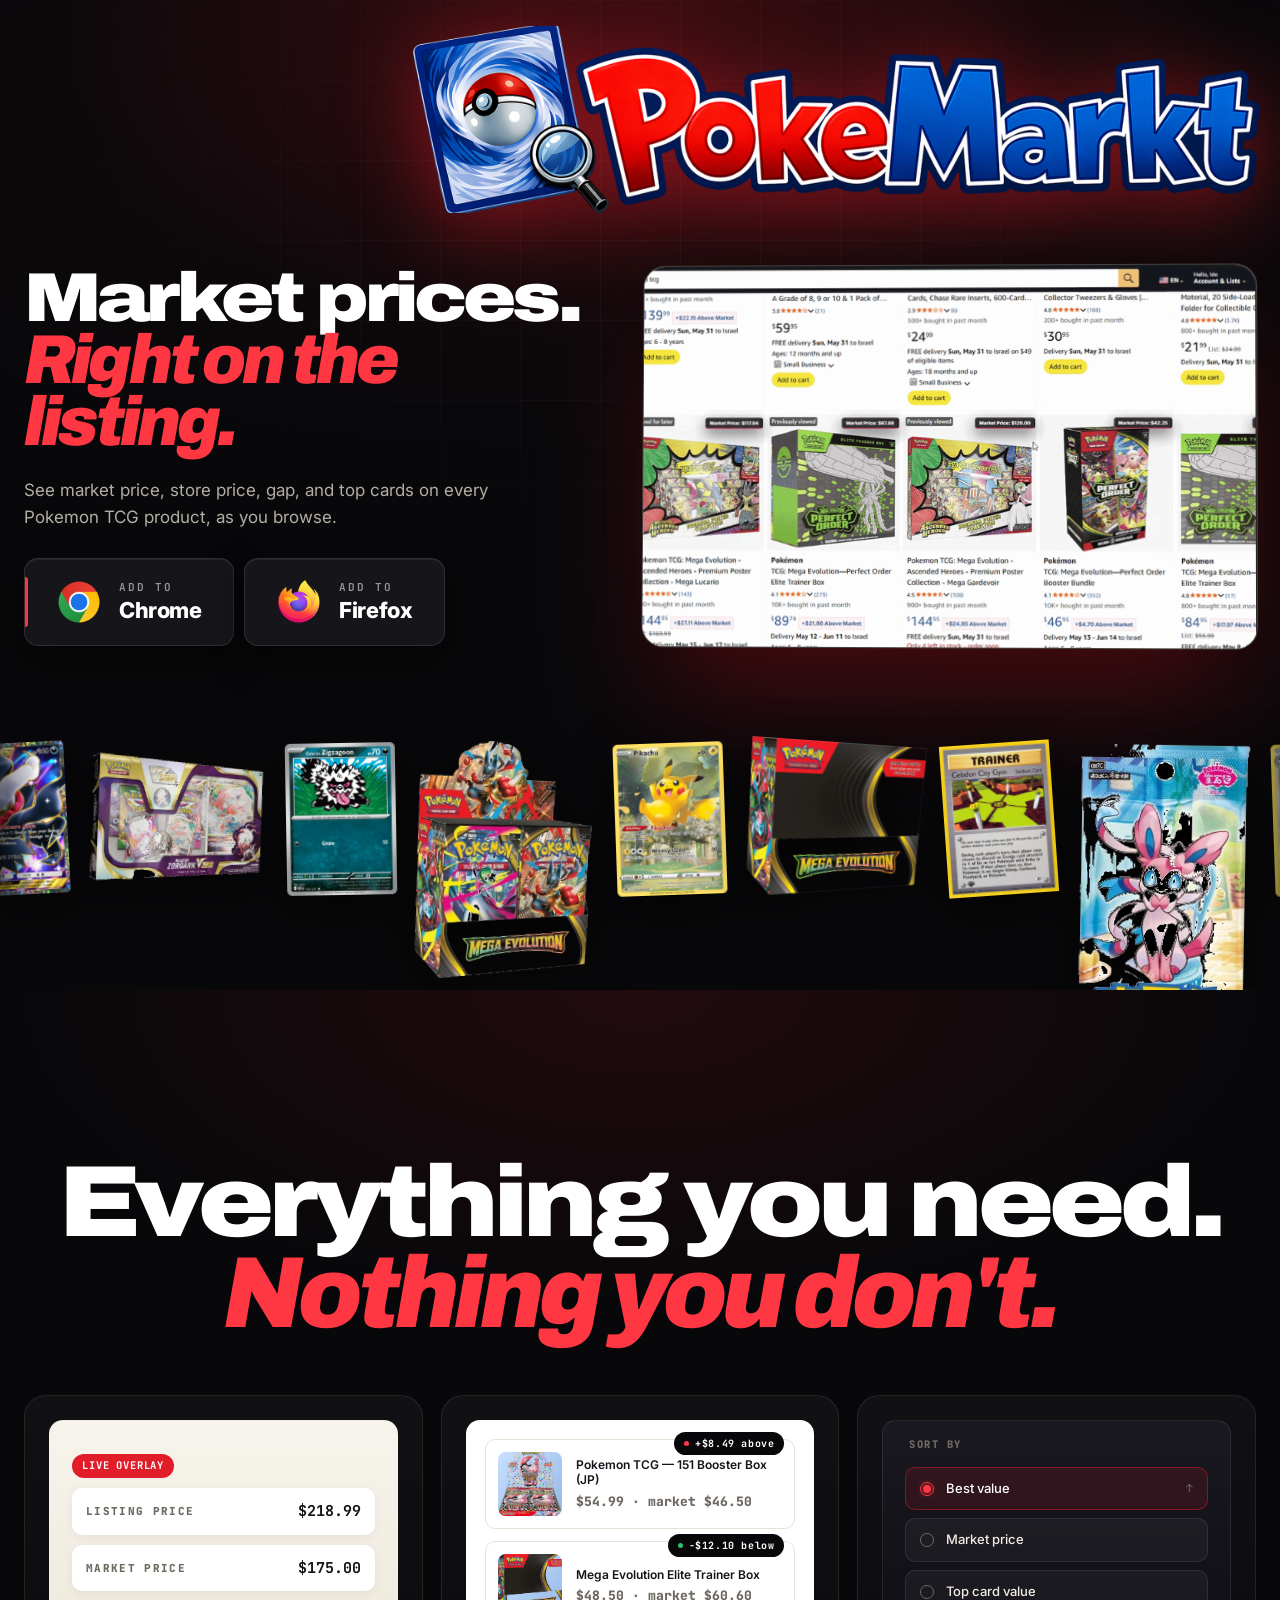
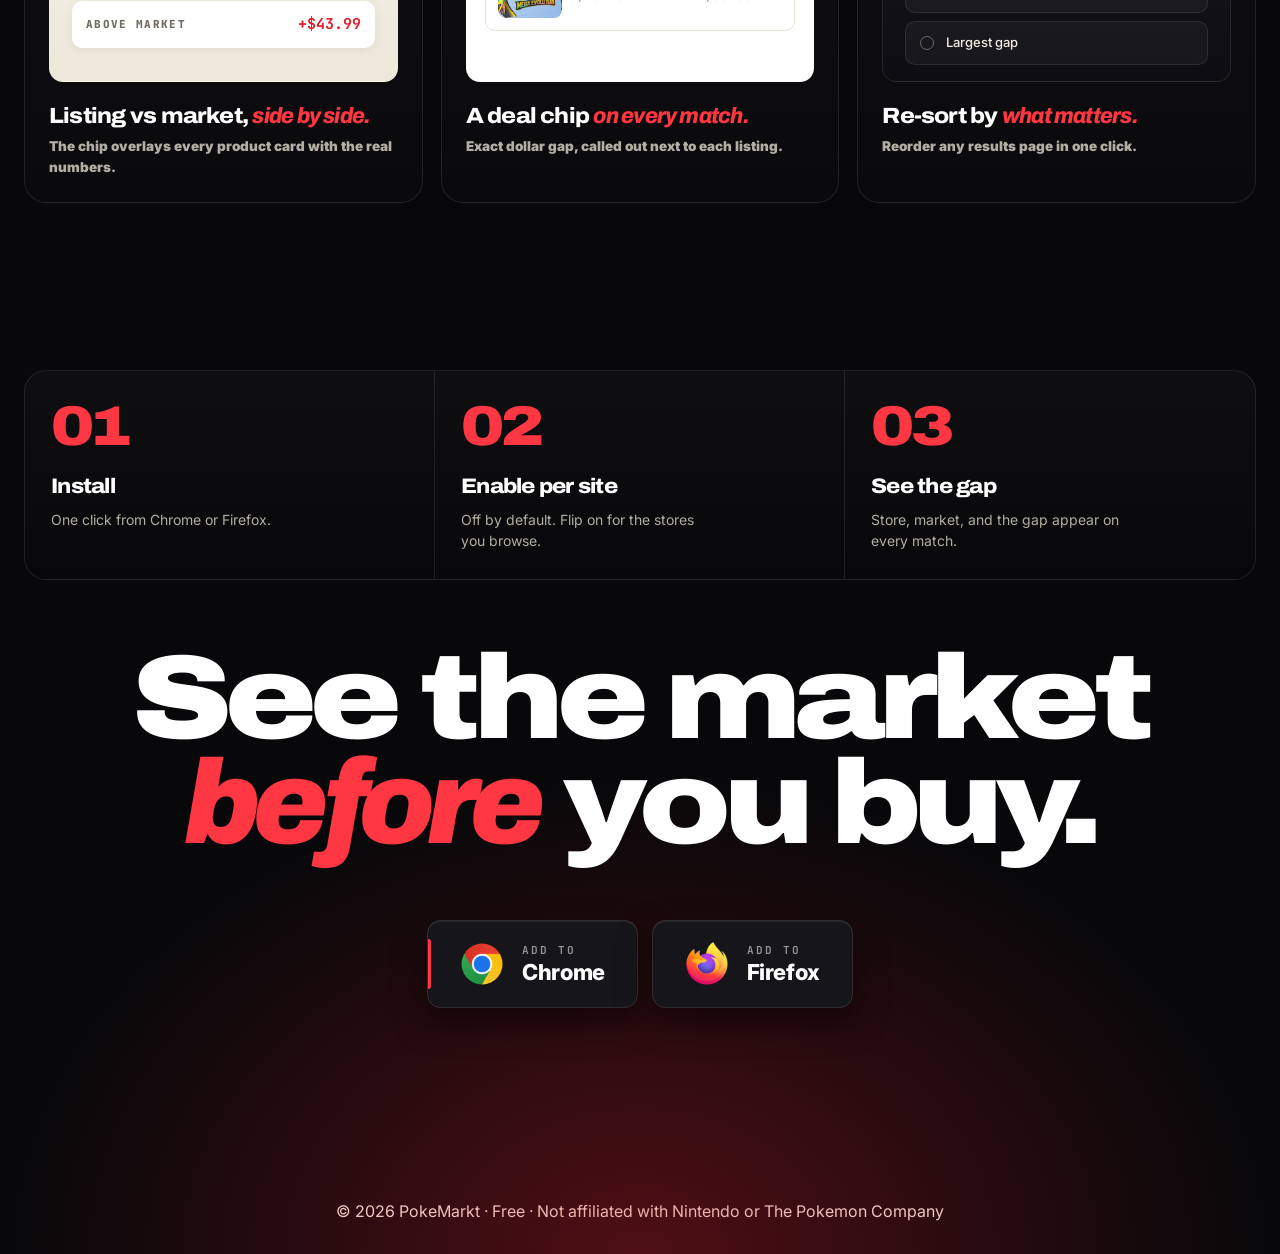
==== commit baa67144: "fix" ====
--- a/index.html
+++ b/index.html
@@ -867,8 +867,8 @@
 
 <!-- ============ SCREEN 1: HERO ============ -->
 <section class="screen hero" data-screen-label="01 Hero">
-  <div class="wrap hero__top" style="margin: -100px 432.333px 26px; padding: 24px 0px 0px">
-    <img class="hero__logo" src="assets/Main-Logo.png" alt="PokeMarkt" style="object-fit: cover; width: 822px; height: 187px; padding: 0px; margin: 8.6665px; border-width: 0px; border-style: solid; border-radius: 0px">
+  <div class="wrap hero__top" style="margin: 6px 0px 37px; padding: 11px 0px 0px; width: 1672px">
+    <img class="hero__logo" src="assets/Main-Logo.png" alt="PokeMarkt" style="object-fit: cover; width: 847px; height: 187px; padding: 0px; margin: 8.6665px; border-width: 0px; border-style: solid; border-radius: 0px">
   </div>
   <div class="wrap hero__main" style="padding: 0px">
     <div class="hero__copy">
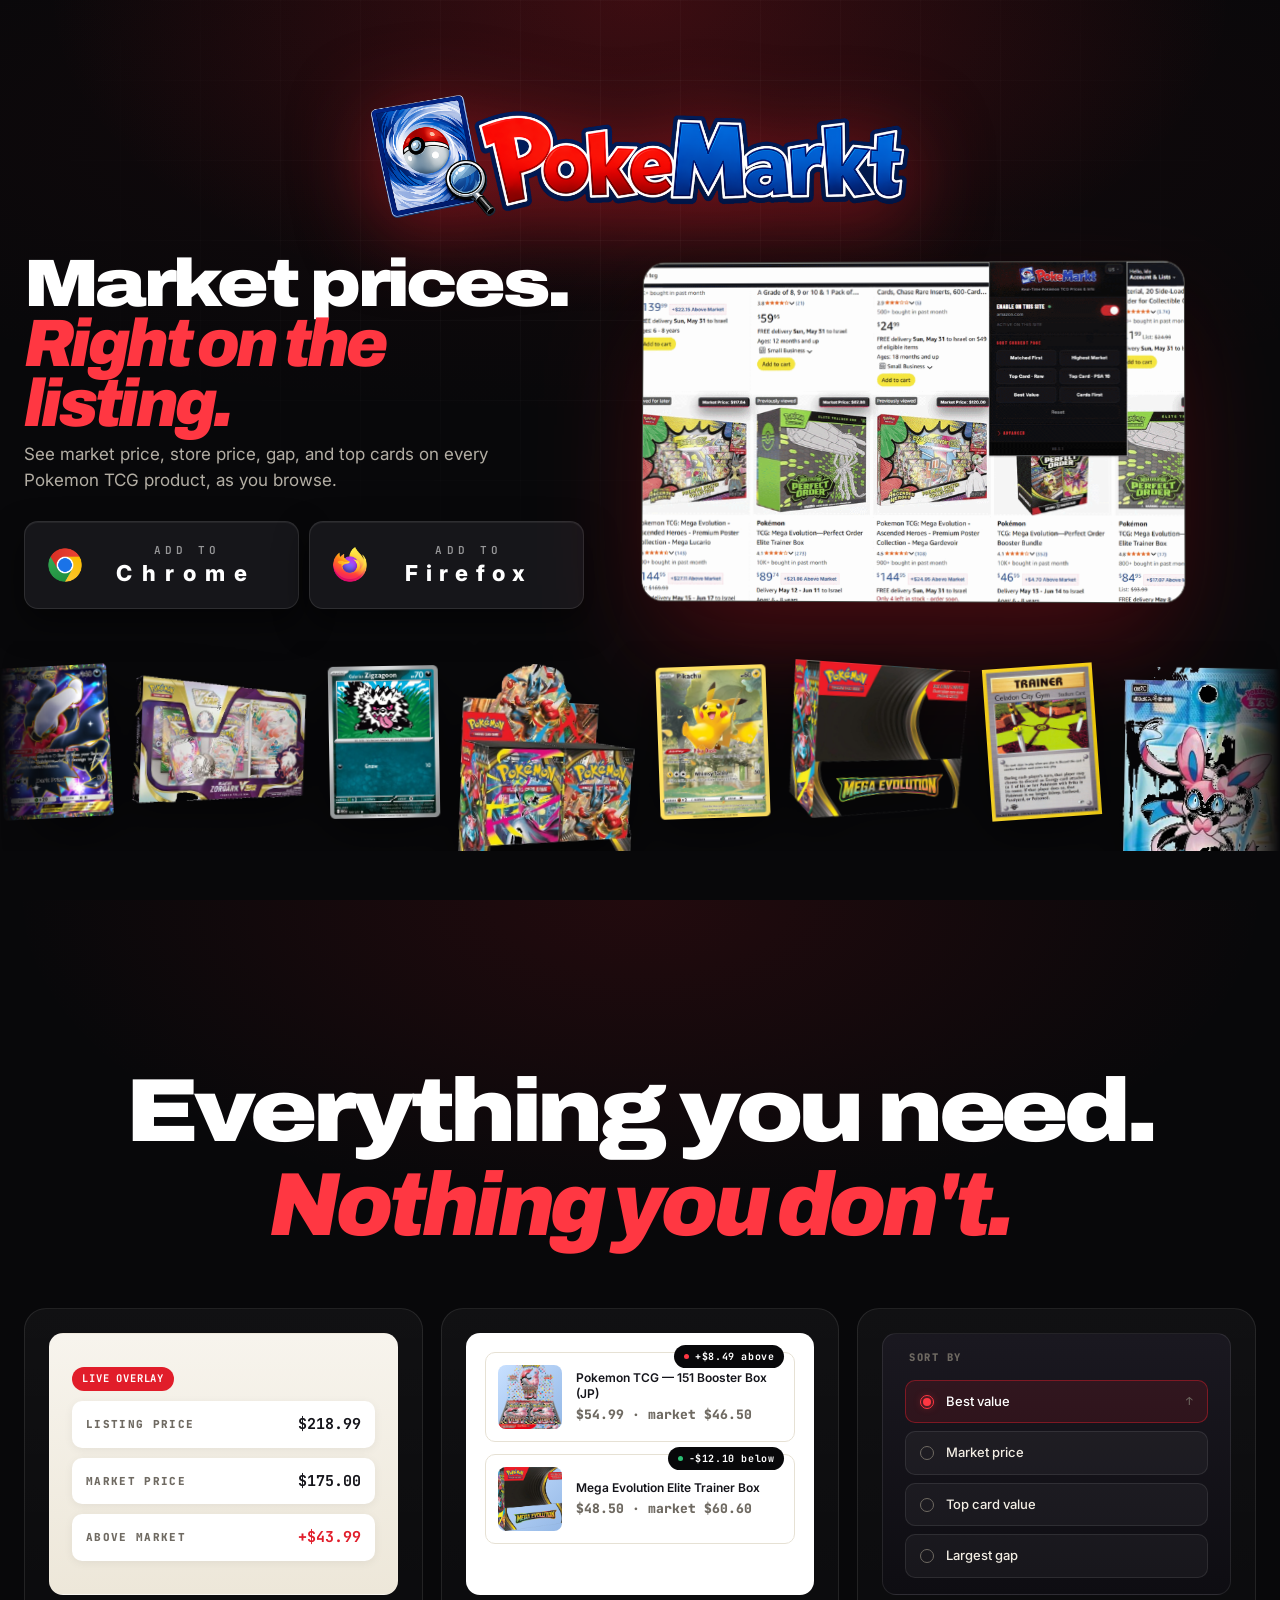
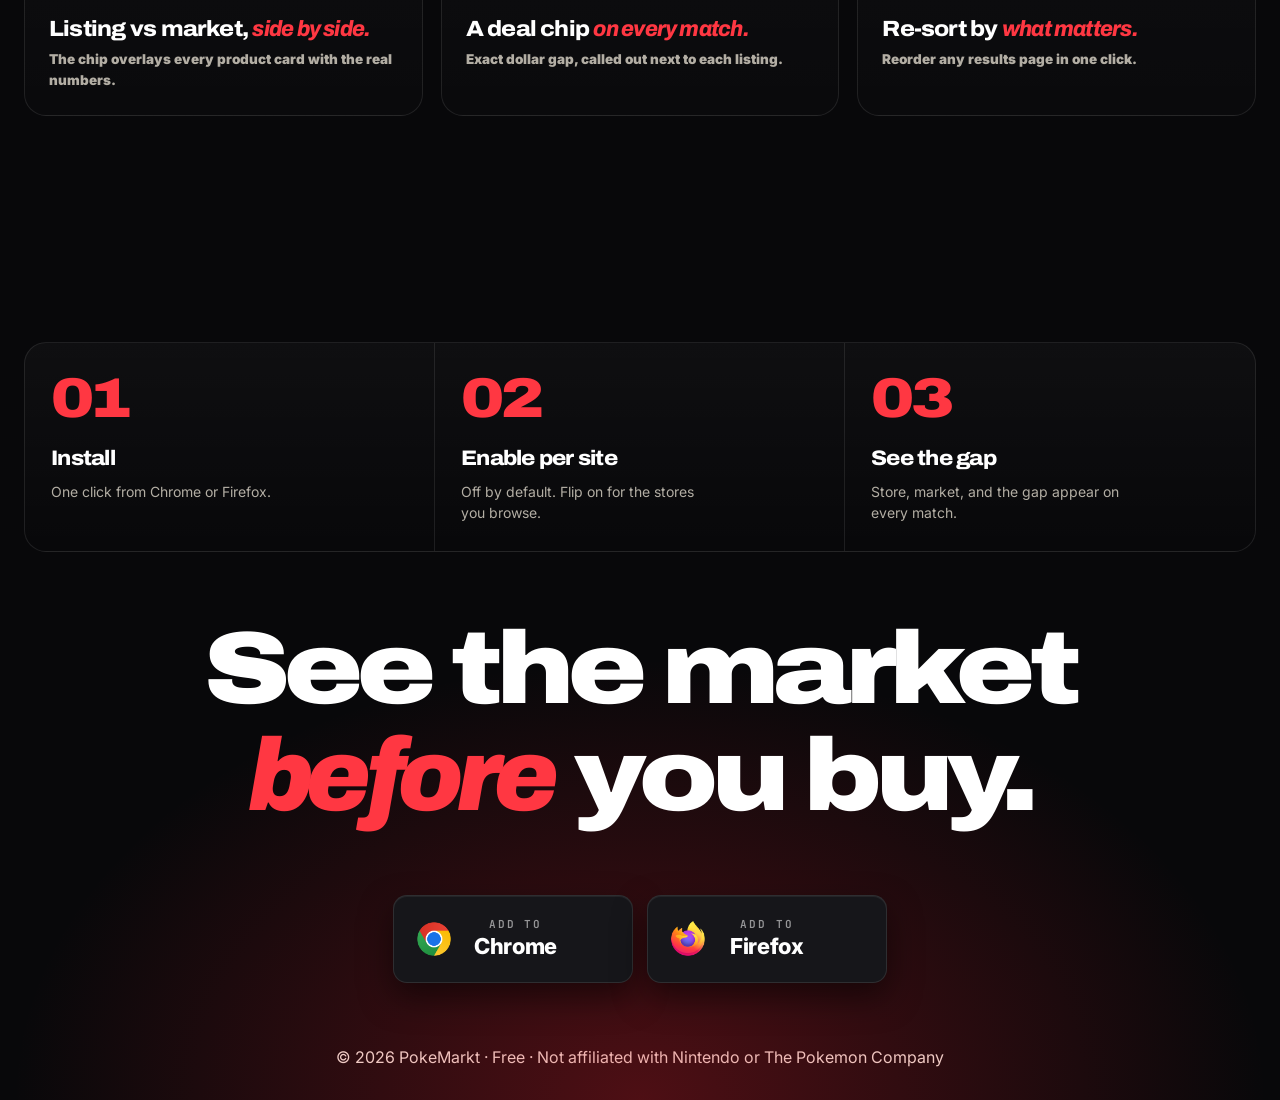
==== commit b8ede721: "fix" ====
--- a/index.html
+++ b/index.html
@@ -98,16 +98,17 @@
     display: flex;
     gap: 14px;
     margin-top: 32px;
-    flex-wrap: wrap;
+    flex-wrap: nowrap;
   }
   /* Square install buttons — both same color, clean & premium */
   .install {
     position: relative;
-    display: inline-flex;
-    align-items: center;
-    gap: 18px;
+    display: grid;
+    grid-template-columns: 44px 1fr 44px;
+    align-items: center;
+    column-gap: 18px;
     height: 88px;
-    padding: 0 32px;
+    padding: 0 18px;
     border-radius: 14px;
     font-weight: 700;
     letter-spacing: -.005em;
@@ -119,7 +120,16 @@
     box-shadow:
       0 1px 0 rgba(255,255,255,.06) inset,
       0 14px 32px rgba(0,0,0,.5);
-  }
+    flex: 1 1 0;
+    min-width: 0;
+  }
+  .install__icon {
+    grid-column: 1;
+    width: 44px; height: 44px;
+    display: grid; place-items: center;
+    padding: 4px;
+  }
+  .install__icon img { width: 100%; height: 100%; object-fit: contain; }
   .install:hover {
     transform: translateY(-2px);
     background: #1d1d22;
@@ -128,17 +138,13 @@
       0 1px 0 rgba(255,255,255,.08) inset,
       0 22px 44px rgba(0,0,0,.6);
   }
-  .install__icon {
-    width: 44px; height: 44px;
-    display: grid; place-items: center;
-    flex: 0 0 auto;
-  }
-  .install__icon img { width: 100%; height: 100%; object-fit: contain; }
   .install__text {
+    grid-column: 2;
     display: flex;
     flex-direction: column;
     line-height: 1.05;
-    align-items: flex-start;
+    align-items: center;
+    text-align: center;
   }
   .install__text small {
     font-family: var(--mono);
@@ -151,14 +157,9 @@
   }
   .install__text strong { font-weight: 800; font-size: 22px; letter-spacing: -.02em; }
 
-  /* Primary (Chrome) gets a subtle red accent line on the left to differentiate without breaking unity */
+  /* Both buttons identical — fully symmetrical */
   .install--chrome::before {
-    content: "";
-    position: absolute;
-    left: 0; top: 18px; bottom: 18px;
-    width: 3px;
-    background: var(--crimson-2);
-    border-radius: 0 3px 3px 0;
+    display: none;
   }
   .top__cta { display: inline-flex; gap: 8px; }
   .pill {
@@ -254,7 +255,8 @@
   }
   .hero__logo {
     display: inline-block;
-    width: clamp(440px, 46vw, 680px);
+    width: clamp(240px, 42vw, 640px);
+    max-width: 100%;
     height: auto;
     margin: 0 auto;
     filter: drop-shadow(0 14px 40px rgba(225,29,42,.5));
@@ -712,7 +714,7 @@
   .closer__buttons {
     display: inline-flex;
     gap: 14px;
-    flex-wrap: wrap;
+    flex-wrap: nowrap;
     justify-content: center;
   }
 
@@ -836,8 +838,9 @@
     .how { margin-bottom: 36px; }
     .how__step { padding: 22px; }
     .how__num { font-size: 42px; margin-bottom: 10px; }
-    .closer__buttons { flex-direction: column; align-items: stretch; width: 100%; max-width: 320px; margin: 0 auto; }
-    .closer__buttons .btn { justify-content: center; }
+    .closer__buttons { gap: 10px; }
+    .install { padding: 0 18px; gap: 12px; height: 76px; }
+    .install__text strong { font-size: 18px; }
   }
 
   @media (prefers-reduced-motion: reduce) {
@@ -867,44 +870,44 @@
 
 <!-- ============ SCREEN 1: HERO ============ -->
 <section class="screen hero" data-screen-label="01 Hero">
-  <div class="wrap hero__top" style="margin: 6px 0px 37px; padding: 11px 0px 0px; width: 1672px">
-    <img class="hero__logo" src="assets/Main-Logo.png" alt="PokeMarkt" style="object-fit: cover; width: 847px; height: 187px; padding: 0px; margin: 8.6665px; border-width: 0px; border-style: solid; border-radius: 0px">
+  <div class="wrap hero__top">
+    <img class="hero__logo" src="assets/Main-Logo.png" alt="PokeMarkt" style="padding: 0px; margin: 22px">
   </div>
-  <div class="wrap hero__main" style="padding: 0px">
+  <div class="wrap hero__main">
     <div class="hero__copy">
-      <h1>
+      <h1 style="font-size: 67px">
         Market prices.<br>
         <span class="accent">Right on the listing.</span>
       </h1>
-      <p class="hero__sub">
+      <p class="hero__sub" style="margin: 6px 0px 0px">
         See market price, store price, gap, and top cards on every Pokemon TCG product, as you browse.
       </p>
       <div class="hero__cta">
         <a class="install install--chrome" href="https://chromewebstore.google.com/detail/pokemarket-pokemon-tcg-li/hejfdmhhblhaiajfegbokfgceoahfkoe" target="_blank" rel="noopener">
           <span class="install__icon"><img src="assets/chrome-icon.png" alt=""></span>
           <span class="install__text">
-            <small>Add to</small>
-            <strong>Chrome</strong>
+            <small style="letter-spacing: 4px; text-align: center; width: 163px">Add to</small>
+            <strong style="letter-spacing: 9.2px; width: 158px">Chrome</strong>
           </span>
         </a>
         <a class="install install--firefox" href="https://addons.mozilla.org/en-US/firefox/addon/pokemarket-pokemon-tcg-prices/" target="_blank" rel="noopener">
           <span class="install__icon"><img src="assets/firefox-icon.png" alt=""></span>
           <span class="install__text">
-            <small>Add to</small>
-            <strong>Firefox</strong>
+            <small style="width: 158px; letter-spacing: 4.2px">Add to</small>
+            <strong style="letter-spacing: 7.3px; text-align: center; width: 158px">Firefox</strong>
           </span>
         </a>
       </div>
     </div>
 
-    <div class="hero__visual">
+    <div class="hero__visual" style="width: 544px">
       <div class="hero__demo">
-        <img src="assets/demo.gif" alt="PokeMarkt overlay running on Amazon." style="width: 652px; padding: 0px; object-fit: cover; opacity: 2.33; border-radius: 0px; border-width: 0px; margin: -0.666504px">
+        <img src="assets/demo.gif" alt="PokeMarkt overlay running on Amazon." style="width: 100%; max-width: 652px; height: auto; object-fit: cover;">
       </div>
     </div>
   </div>
 
-  <div class="strip" aria-hidden="true" style="padding: 128.667px 0px 0px; font-size: 16px; font-weight: 700; height: 428px; line-height: 0.05; letter-spacing: -4px; border-width: 0px; border-style: solid; border-radius: 0px; margin: -43.3333px">
+  <div class="strip" aria-hidden="true">
     <div class="strip__track" id="strip"></div>
   </div>
 </section>
@@ -913,8 +916,8 @@
 <!-- ============ SCREEN 2: FEATURES ============ -->
 <section class="screen features" data-screen-label="02 Features">
   <div class="wrap" style="font-weight: 900">
-    <div class="section-head" style="font-size: 113px">
-      <h2 style="font-size: 101px">Everything you need. <em>Nothing you don't.</em></h2>
+    <div class="section-head">
+      <h2 style="font-size: clamp(40px, 7vw, 101px); line-height: 1.05;">Everything you need. <em>Nothing you don't.</em></h2>
     </div>
 
     <div class="feat-grid">
@@ -991,8 +994,8 @@
       </article>
     </div>
 
-    <div class="closer__cta" style="height: 690px; padding: 0px; margin: -67.3333px; border-width: 0px; border-radius: 0px">
-      <h2 style="margin: 70.6663px 0px 36px; font-size: 119px">See the market <em>before</em> you buy.</h2>
+    <div class="closer__cta">
+      <h2 style="font-size: clamp(40px, 8vw, 119px); line-height: 1.05; margin: 0 0 36px;">See the market <em>before</em> you buy.</h2>
       <div class="hero__cta closer__buttons">
         <a class="install install--chrome" href="https://chromewebstore.google.com/detail/pokemarket-pokemon-tcg-li/hejfdmhhblhaiajfegbokfgceoahfkoe" target="_blank" rel="noopener">
           <span class="install__icon"><img src="assets/chrome-icon.png" alt=""></span>
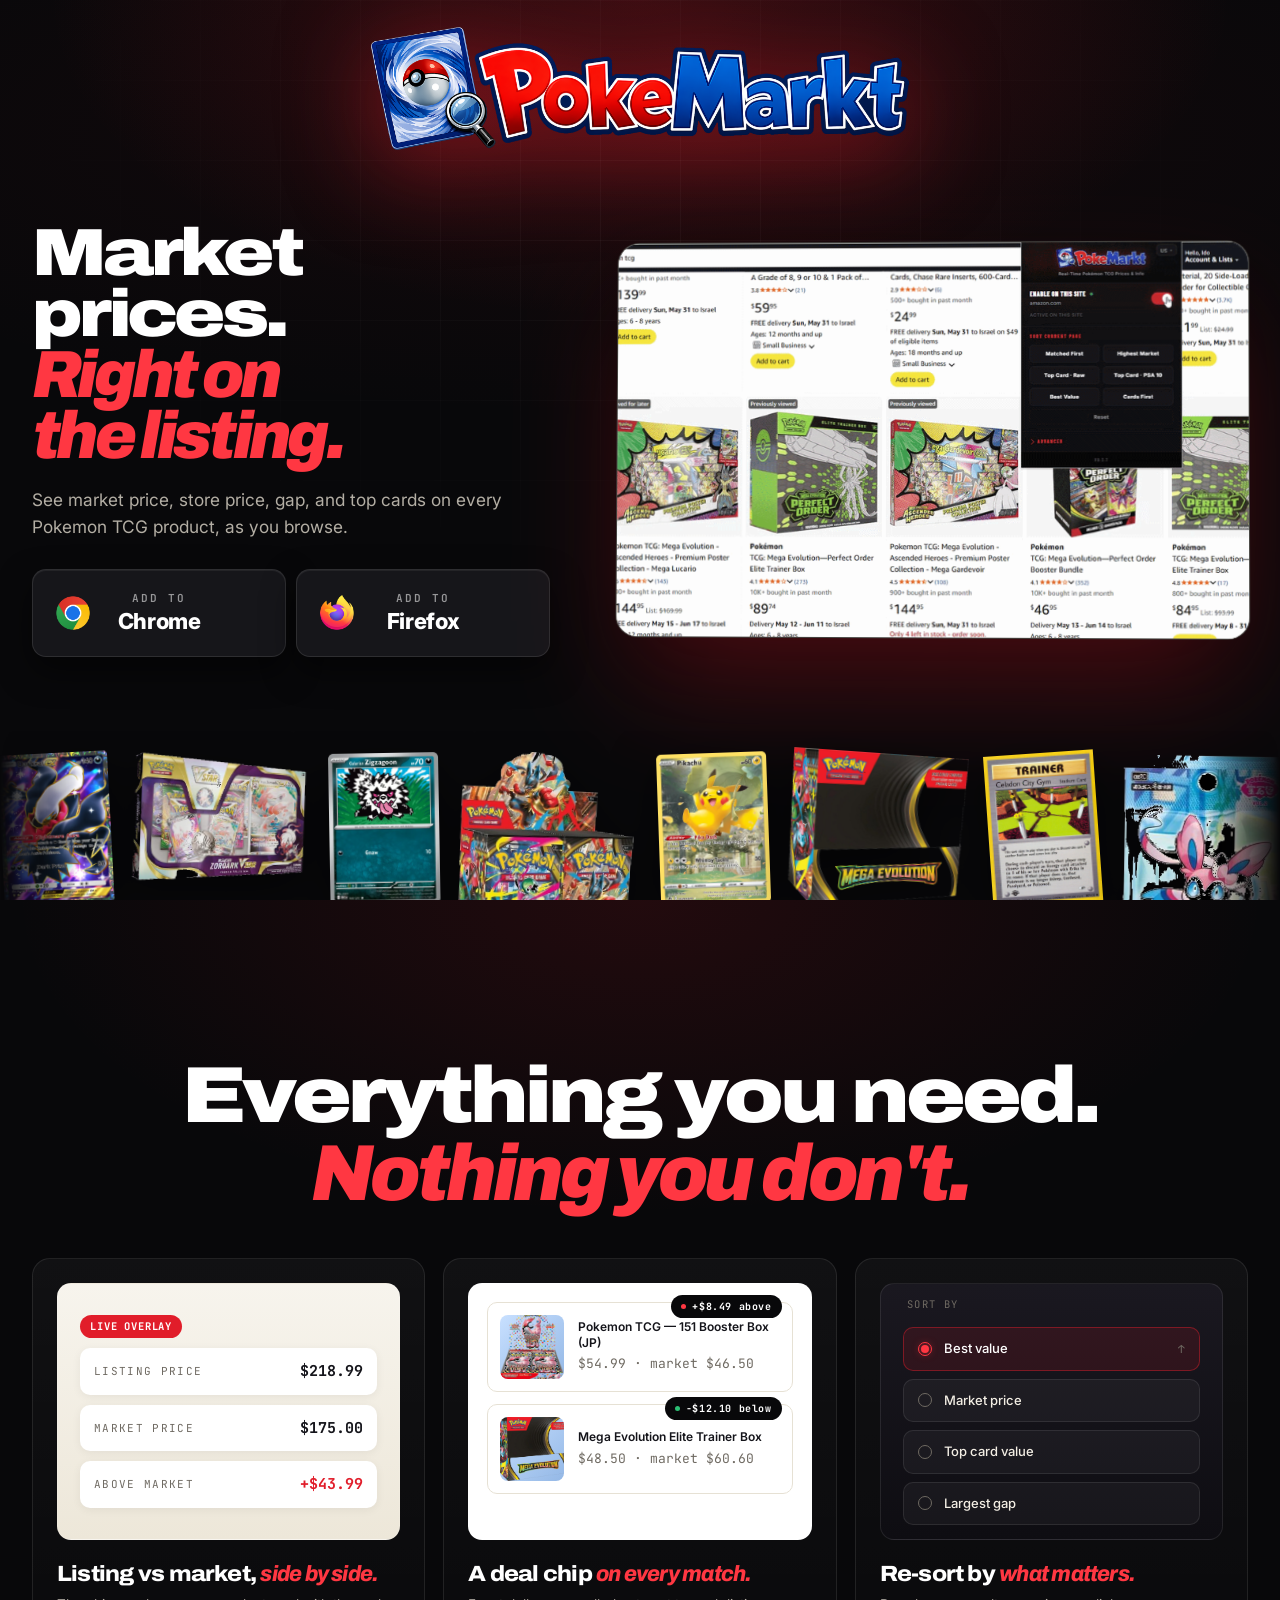
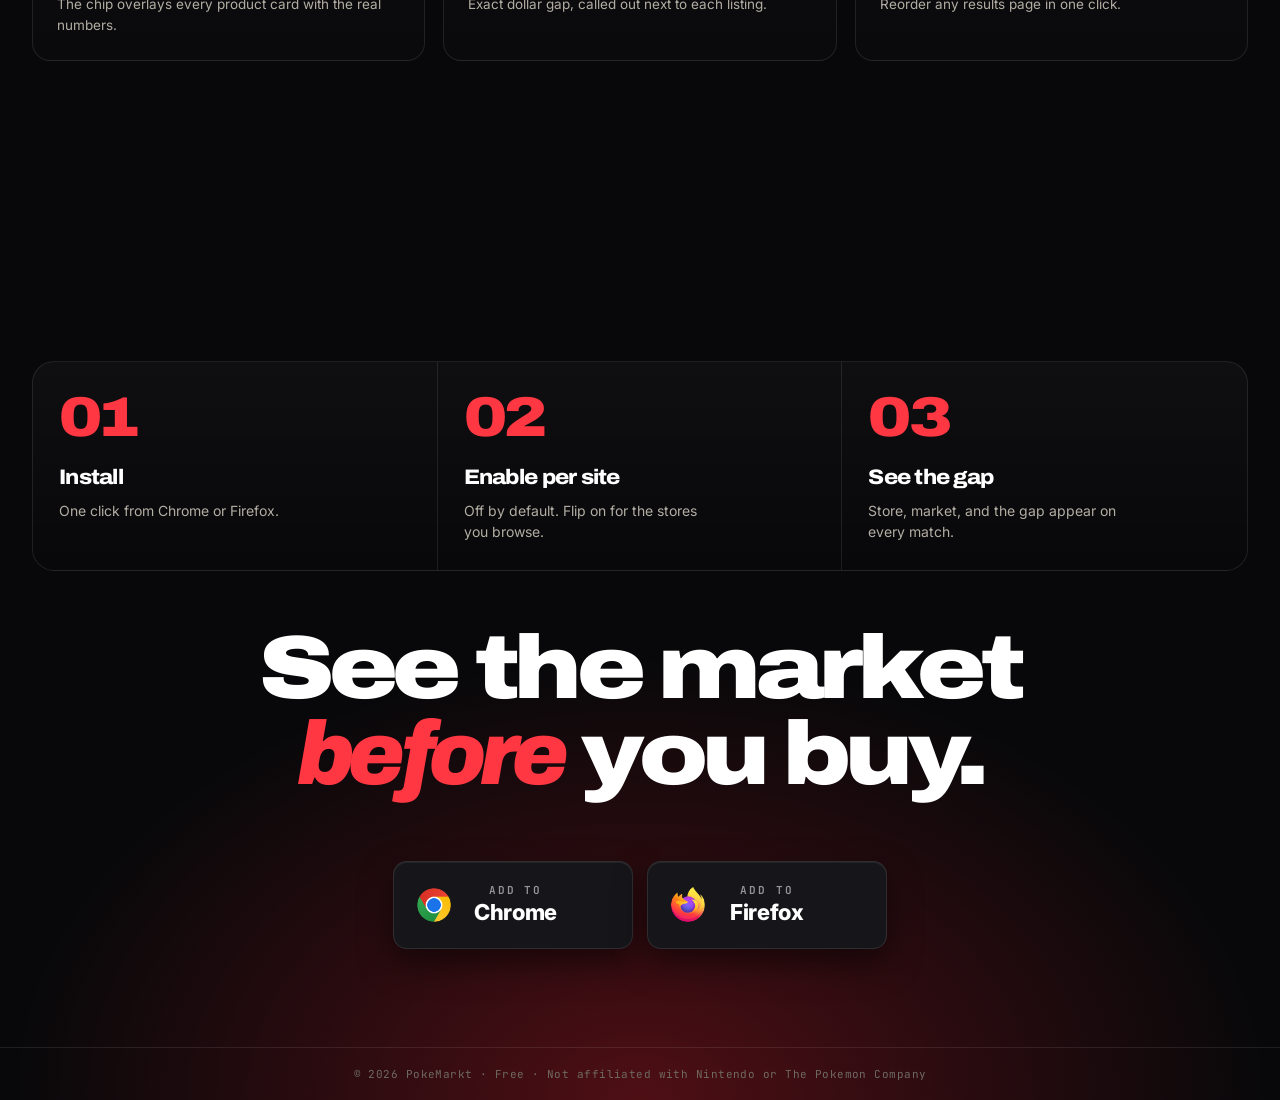
==== commit 8a7c0fc2: "fix" ====
--- a/index.html
+++ b/index.html
@@ -52,12 +52,17 @@
   img, svg { display: block; max-width: 100%; }
   ::selection { background: var(--crimson); color: #fff; }
 
-  .wrap { width: min(1280px, calc(100% - 48px)); margin: 0 auto; }
+  .wrap {
+    width: min(1280px, calc(100% - clamp(32px, 5vw, 72px)));
+    margin: 0 auto;
+  }
 
   /* ====== SCREEN ====== */
   .screen {
     min-height: 100vh;
     min-height: 100dvh;
+    height: 100vh;
+    height: 100dvh;
     scroll-snap-align: start;
     scroll-snap-stop: always;
     position: relative;
@@ -122,6 +127,7 @@
       0 14px 32px rgba(0,0,0,.5);
     flex: 1 1 0;
     min-width: 0;
+    max-width: 300px;
   }
   .install__icon {
     grid-column: 1;
@@ -195,34 +201,25 @@
   /* ====== SCREEN 1: HERO ====== */
   .hero {
     background: var(--ink);
-    display: flex;
-    flex-direction: column;
-    justify-content: center;
+    display: grid;
+    grid-template-rows: auto minmax(0, 1fr) auto;
+    align-content: stretch;
+    justify-content: initial;
   }
   .hero__top {
     text-align: center;
-    padding: 24px 0 8px;
+    padding: clamp(18px, 3vh, 34px) 0 clamp(8px, 1.2vh, 18px);
     position: relative;
     z-index: 2;
   }
   .hero__logo {
     display: inline-block;
-    width: clamp(320px, 30vw, 440px);
+    width: clamp(360px, 42vw, 760px);
+    max-width: min(92vw, 760px);
     height: auto;
     margin: 0 auto;
-    filter: drop-shadow(0 14px 40px rgba(225,29,42,.5));
-  }
-
-  .hero__main {
-    display: grid;
-    grid-template-columns: 1fr 1.1fr;
-    gap: 56px;
-    align-items: center;
-    position: relative;
-    z-index: 2;
-    padding: 0 0 32px;
-  }
-  .hero__copy { max-width: 580px; }
+    filter: drop-shadow(0 18px 46px rgba(225,29,42,.5));
+  }
   .hero::before {
     content: "";
     position: absolute;
@@ -247,51 +244,39 @@
     z-index: 0;
   }
 
-  .hero__top {
-    text-align: center;
-    padding: 24px 0 8px;
+  .hero__main {
+    width: min(1280px, calc(100% - clamp(32px, 5vw, 72px)));
+    margin: 0 auto;
+    display: grid;
+    grid-template-columns: minmax(360px, .9fr) minmax(460px, 1.1fr);
+    gap: clamp(28px, 5vw, 72px);
+    align-items: center;
     position: relative;
     z-index: 2;
-  }
-  .hero__logo {
-    display: inline-block;
-    width: clamp(240px, 42vw, 640px);
-    max-width: 100%;
-    height: auto;
-    margin: 0 auto;
-    filter: drop-shadow(0 14px 40px rgba(225,29,42,.5));
-  }
-
-  .hero__main {
-    align-self: center;
-    display: grid;
-    grid-template-columns: 1fr 1.1fr;
-    gap: 56px;
-    align-items: center;
-    position: relative;
-    z-index: 2;
-    padding: 0 0 32px;
-  }
-  .hero__copy { max-width: 580px; }
+    min-height: 0;
+    padding: 0 0 clamp(14px, 2vh, 28px);
+  }
+  .hero__copy { max-width: 640px; }
   .hero h1 {
     font-family: var(--display);
     font-stretch: 118%;
     font-weight: 900;
-    font-size: clamp(46px, 5.4vw, 84px);
-    line-height: .9;
+    font-size: clamp(48px, 5.2vw, 86px);
+    line-height: .92;
     letter-spacing: -.055em;
     color: #fff;
     text-wrap: balance;
   }
   .hero h1 .accent {
+    display: inline-block;
     color: var(--crimson-2);
     font-style: italic;
     font-stretch: 95%;
   }
   .hero__sub {
-    margin-top: 24px;
+    margin-top: clamp(14px, 2.2vh, 24px);
     color: var(--text-2);
-    font-size: 17px;
+    font-size: clamp(15px, 1.35vw, 18px);
     line-height: 1.55;
     max-width: 480px;
   }
@@ -341,6 +326,8 @@
   .hero__visual {
     position: relative;
     z-index: 2;
+    width: 100%;
+    min-width: 0;
   }
   .hero__demo {
     position: relative;
@@ -376,7 +363,7 @@
   .strip {
     position: relative;
     z-index: 2;
-    padding: 16px 0 24px;
+    padding: clamp(8px, 1.6vh, 16px) 0 clamp(14px, 2.2vh, 24px);
     margin: 0;
     overflow: hidden;
     mask-image: linear-gradient(90deg, transparent, #000 6%, #000 94%, transparent);
@@ -390,7 +377,7 @@
   }
   .strip__item {
     flex: 0 0 auto;
-    height: 170px;
+    height: clamp(98px, 15vh, 170px);
     display: grid;
     place-items: center;
     transform: rotate(var(--tilt, 0deg));
@@ -405,8 +392,8 @@
     object-fit: contain;
     filter: drop-shadow(0 14px 22px rgba(0,0,0,.55));
   }
-  .strip__item.product { width: 175px; }
-  .strip__item.card { width: 110px; }
+  .strip__item.product { width: clamp(108px, 15vw, 175px); }
+  .strip__item.card { width: clamp(66px, 9vw, 110px); }
   .strip__item:hover { transform: rotate(0) translateY(-4px) scale(1.04); }
   @keyframes rail {
     from { transform: translateX(0); }
@@ -416,7 +403,7 @@
   /* ====== SCREEN 2: FEATURES ====== */
   .features {
     background: var(--ink);
-    padding: 80px 0 0;
+    padding: clamp(42px, 7vh, 80px) 0 clamp(28px, 5vh, 56px);
     justify-content: center;
   }
   .features::before {
@@ -429,7 +416,7 @@
   .section-head {
     position: relative;
     z-index: 1;
-    margin-bottom: 56px;
+    margin-bottom: clamp(28px, 5vh, 56px);
     text-align: center;
   }
   .section-head h2 {
@@ -444,6 +431,7 @@
     max-width: 18ch;
     margin: 0 auto;
   }
+  .features .section-head h2 { font-size: clamp(42px, 6.2vw, 96px); line-height: .98; }
   .section-head h2 em { font-style: italic; color: var(--crimson-2); font-stretch: 95%; }
 
   .feat-grid {
@@ -456,8 +444,8 @@
   .feat {
     background: linear-gradient(180deg, rgba(255,255,255,.04), rgba(255,255,255,.01));
     border: 1px solid var(--line);
-    border-radius: 22px;
-    padding: 24px;
+    border-radius: 18px;
+    padding: clamp(18px, 2vw, 24px);
     display: flex;
     flex-direction: column;
     overflow: hidden;
@@ -625,19 +613,19 @@
   /* ====== SCREEN 3: HOW + CTA combined ====== */
   .closer {
     background: var(--ink);
-    padding: 80px 0 0;
+    padding: clamp(42px, 7vh, 80px) 0 0;
     display: flex;
     flex-direction: column;
     justify-content: center;
     align-items: stretch;
   }
   .closer__inner {
-    width: min(1280px, calc(100% - 48px));
+    width: min(1280px, calc(100% - clamp(32px, 5vw, 72px)));
     margin: 0 auto;
     display: flex;
     flex-direction: column;
     align-items: center;
-    gap: 64px;
+    gap: clamp(34px, 6vh, 64px);
     position: relative;
     z-index: 1;
     flex: 1;
@@ -710,6 +698,7 @@
     max-width: 16ch;
     margin: 0 auto 36px;
   }
+  .closer__cta h2 { font-size: clamp(44px, 7vw, 112px); line-height: .96; }
   .closer__cta h2 em { font-style: italic; color: var(--crimson-2); font-stretch: 95%; }
   .closer__buttons {
     display: inline-flex;
@@ -790,15 +779,11 @@
     height: 32px;
     background: rgba(255,255,255,.18);
   }
-    flex-wrap: wrap;
-    justify-content: center;
-  }
-
   .closer__foot {
     position: relative;
     z-index: 1;
     margin-top: auto;
-    padding: 24px 0;
+    padding: 18px 0 calc(18px + env(safe-area-inset-bottom));
     border-top: 1px solid var(--line);
     color: var(--text-3);
     font-family: var(--mono);
@@ -808,39 +793,239 @@
   }
 
   /* ====== RESPONSIVE ====== */
+  @media (max-width: 1180px) {
+    .hero__main {
+      grid-template-columns: minmax(320px, .95fr) minmax(390px, 1.05fr);
+      gap: 32px;
+    }
+    .install { grid-template-columns: 40px 1fr; height: 78px; padding: 0 16px; }
+    .install__icon { width: 40px; height: 40px; }
+    .install__text strong { font-size: 19px; }
+  }
+
   @media (max-width: 1024px) {
-    html { scroll-snap-type: none; }
-    .screen { min-height: auto; }
-    .hero__main { grid-template-columns: 1fr; gap: 32px; padding: 24px 0 32px; }
-    .browser { transform: none; }
-    .feat-grid { grid-template-columns: 1fr; gap: 14px; }
+    html { scroll-snap-type: y mandatory; }
+    .screen {
+      min-height: 100vh;
+      min-height: 100dvh;
+      height: 100vh;
+      height: 100dvh;
+    }
+    .hero {
+      grid-template-rows: auto minmax(0, 1fr) auto;
+    }
+    .hero__logo { width: clamp(330px, 62vw, 620px); }
+    .hero__main {
+      grid-template-columns: 1fr;
+      gap: clamp(16px, 2.8vh, 28px);
+      place-items: center;
+      text-align: center;
+      padding-bottom: clamp(8px, 1.5vh, 18px);
+    }
+    .hero__copy { max-width: min(760px, 100%); }
+    .hero__sub { margin-left: auto; margin-right: auto; }
+    .hero__cta { justify-content: center; }
+    .hero__visual { max-width: min(760px, 100%); }
+    .hero__demo { transform: none; border-radius: 18px; }
+    .hero__demo::after { border-radius: 18px; }
+    .feat-grid { grid-template-columns: repeat(3, minmax(0, 1fr)); gap: 14px; }
     .how { grid-template-columns: 1fr; }
     .how__step { border-right: 0; border-bottom: 1px solid var(--line); }
     .how__step:last-child { border-bottom: 0; }
-    .features { padding: 64px 0 32px; }
-    .closer { padding: 64px 0 0; }
-  }
+    .features { padding: 48px 0 36px; }
+    .closer { padding: 48px 0 0; }
+  }
+
+  @media (max-width: 820px) {
+    .topbar { justify-content: center; padding: 10px 12px; }
+    .topbar__inner { max-width: calc(100vw - 24px); }
+    .topbar .pill { height: 34px; padding-right: 10px; font-size: 11.5px; }
+    .topbar .pill__icon { width: 26px; height: 26px; }
+    .hero__main {
+      align-content: start;
+      width: min(100% - 28px, 680px);
+      padding-top: clamp(12px, 2vh, 22px);
+    }
+    .hero__copy { width: min(100%, 540px); }
+    .hero h1 {
+      font-size: clamp(32px, 7.2vw, 52px);
+      line-height: .9;
+      letter-spacing: -.065em;
+      text-wrap: initial;
+      white-space: nowrap;
+    }
+    .hero__cta {
+      display: grid;
+      grid-template-columns: repeat(2, minmax(0, 1fr));
+      width: min(100%, 620px);
+      margin-left: auto;
+      margin-right: auto;
+      gap: 10px;
+    }
+    .install {
+      width: 100%;
+      max-width: none;
+      grid-template-columns: 38px minmax(0, 1fr);
+      column-gap: 10px;
+      height: 70px;
+      border-radius: 12px;
+      padding: 0 12px;
+    }
+    .install__icon { width: 38px; height: 38px; }
+    .install__text strong { font-size: clamp(16px, 3.2vw, 19px); }
+    .install__text small { font-size: 9px; letter-spacing: .14em; }
+    .features .wrap { width: 100%; }
+    .features .section-head {
+      width: calc(100% - 32px);
+      margin-left: auto;
+      margin-right: auto;
+    }
+    .feat-grid {
+      display: flex;
+      gap: 14px;
+      overflow-x: auto;
+      overscroll-behavior-x: contain;
+      scroll-snap-type: x mandatory;
+      padding: 0 16px 10px;
+      scrollbar-width: none;
+    }
+    .feat-grid::-webkit-scrollbar { display: none; }
+    .feat {
+      flex: 0 0 min(82vw, 390px);
+      scroll-snap-align: center;
+      min-height: 0;
+    }
+    .closer__inner { width: min(100% - 32px, 720px); }
+    .closer__buttons { width: min(100%, 620px); }
+  }
+
   @media (max-width: 640px) {
-    .top { padding-top: 16px; gap: 10px; justify-content: center; }
-    .top__cta .pill:not(:first-child) { display: none; }
-    .hero__logo { height: 72px; margin-bottom: 16px; }
-    .hero h1 { font-size: clamp(34px, 9vw, 48px); }
-    .hero__sub { font-size: 15px; margin-top: 16px; }
-    .hero__cta { margin-top: 20px; }
-    .btn { height: 46px; font-size: 14px; }
-    .btn__icon { width: 36px; height: 36px; }
-    .strip__item { height: 86px; }
-    .strip__item.product { width: 100px; }
-    .strip__item.card { width: 60px; }
-    .feat { padding: 18px; }
-    .feat__visual { aspect-ratio: 16 / 10; margin-bottom: 16px; }
-    .section-head { margin-bottom: 32px; }
-    .how { margin-bottom: 36px; }
-    .how__step { padding: 22px; }
-    .how__num { font-size: 42px; margin-bottom: 10px; }
-    .closer__buttons { gap: 10px; }
-    .install { padding: 0 18px; gap: 12px; height: 76px; }
-    .install__text strong { font-size: 18px; }
+    .wrap { width: calc(100% - 28px); }
+    .hero {
+      grid-template-rows: auto auto auto;
+      align-content: start;
+    }
+    .hero__top { padding-top: max(10px, env(safe-area-inset-top)); padding-bottom: 2px; }
+    .hero__logo { width: min(91vw, 420px); }
+    .hero__main {
+      align-content: start;
+      gap: clamp(10px, 1.8vh, 16px);
+      width: calc(100% - 28px);
+      padding-top: clamp(8px, 1.8vh, 16px);
+    }
+    .hero__copy { width: min(100%, 410px); }
+    .hero h1 {
+      font-size: clamp(24px, 7.2vw, 32px);
+      line-height: .89;
+      letter-spacing: -.06em;
+      white-space: nowrap;
+    }
+    .hero__sub {
+      font-size: clamp(12.5px, 3.5vw, 14px);
+      line-height: 1.36;
+      margin-top: 8px;
+      max-width: 34ch;
+    }
+    .hero__cta { margin-top: 10px; gap: 8px; }
+    .install {
+      height: 58px;
+      min-width: 0;
+      grid-template-columns: 30px minmax(0, 1fr);
+      column-gap: 7px;
+      padding: 0 8px;
+      border-radius: 10px;
+    }
+    .install__icon { width: 30px; height: 30px; padding: 2px; }
+    .install__text strong { font-size: clamp(13px, 4vw, 16px); letter-spacing: -.01em; }
+    .install__text small { font-size: 8px; margin-bottom: 3px; letter-spacing: .12em; }
+    .hero__visual { max-width: min(100%, 410px); }
+    .hero__demo {
+      border-radius: 14px;
+      box-shadow:
+        0 1px 0 rgba(255,255,255,.08) inset,
+        0 30px 66px -24px rgba(225, 29, 42, .45),
+        0 20px 46px rgba(0, 0, 0, .62);
+    }
+    .hero__demo img { aspect-ratio: 16 / 8.8; }
+    .strip {
+      margin-top: clamp(10px, 2vh, 18px);
+      padding: 4px 0 max(10px, env(safe-area-inset-bottom));
+    }
+    .strip__track { gap: 14px; animation-duration: 65s; }
+    .strip__item { height: clamp(62px, 11vh, 92px); padding: 3px 0; }
+    .strip__item.product { width: clamp(72px, 23vw, 98px); }
+    .strip__item.card { width: clamp(44px, 14vw, 60px); }
+    .features {
+      justify-content: flex-start;
+      padding: max(96px, calc(84px + env(safe-area-inset-top))) 0 18px;
+    }
+    .section-head { margin-bottom: 18px; }
+    .features .section-head h2 { font-size: clamp(34px, 11vw, 48px); line-height: 1; max-width: 12ch; }
+    .feat-grid { padding-inline: 14px; }
+    .feat { flex-basis: min(84vw, 360px); padding: 14px; border-radius: 14px; }
+    .feat__visual { aspect-ratio: 16 / 9; margin-bottom: 14px; border-radius: 10px; }
+    .feat h3 { font-size: 19px; }
+    .feat p { font-size: 12.5px; }
+    .vfx-a, .vfx-b, .vfx-c { padding: 14px; }
+    .vfx-a__row { padding: 9px 10px; }
+    .vfx-b__listing { grid-template-columns: 50px 1fr; padding: 9px; gap: 10px; }
+    .vfx-b__thumb { width: 50px; height: 50px; }
+    .vfx-b__title { font-size: 11px; }
+    .vfx-b__price { font-size: 11.5px; }
+    .vfx-c__opt { padding: 9px 10px; font-size: 12px; }
+    .closer { padding-top: max(26px, env(safe-area-inset-top)); }
+    .closer__inner {
+      justify-content: flex-start;
+      gap: 20px;
+      width: calc(100% - 28px);
+      padding-top: 42px;
+    }
+    .how { border-radius: 14px; }
+    .how__step {
+      display: grid;
+      grid-template-columns: 54px 1fr;
+      column-gap: 10px;
+      padding: 13px 14px;
+      align-items: center;
+    }
+    .how__num {
+      grid-row: span 2;
+      font-size: 34px;
+      margin: 0;
+    }
+    .how__step h4 { font-size: 18px; margin: 0; }
+    .how__step p { font-size: 12.5px; line-height: 1.35; max-width: none; }
+    .closer__cta h2 {
+      font-size: clamp(34px, 10vw, 48px);
+      line-height: .98;
+      max-width: 13ch;
+      margin-bottom: 18px;
+    }
+    .closer__buttons {
+      display: grid;
+      grid-template-columns: repeat(2, minmax(0, 1fr));
+      gap: 8px;
+      width: 100%;
+    }
+    .closer__foot { padding: 10px 0 calc(10px + env(safe-area-inset-bottom)); font-size: 9.5px; }
+    .closer__foot .wrap { height: auto; line-height: 1.35; }
+  }
+
+  @media (max-width: 380px), (max-height: 720px) and (max-width: 640px) {
+    .hero__logo { width: min(84vw, 340px); }
+    .hero h1 { font-size: clamp(23px, 6.9vw, 29px); }
+    .hero__sub { font-size: 12px; line-height: 1.3; margin-top: 6px; max-width: 32ch; }
+    .hero__cta { margin-top: 8px; }
+    .install { height: 52px; grid-template-columns: 26px minmax(0, 1fr); }
+    .install__icon { width: 26px; height: 26px; }
+    .hero__visual { max-width: min(100%, 340px); }
+    .strip__item { height: clamp(52px, 9vh, 72px); }
+    .features .section-head h2 { font-size: clamp(30px, 10vw, 40px); }
+    .feat__visual { margin-bottom: 10px; }
+    .closer__inner { gap: 14px; padding-top: 28px; }
+    .how__step { padding: 10px 12px; }
+    .closer__cta h2 { font-size: clamp(30px, 9vw, 40px); margin-bottom: 12px; }
+    .closer__foot { font-size: 8.8px; }
   }
 
   @media (prefers-reduced-motion: reduce) {
@@ -871,38 +1056,38 @@
 <!-- ============ SCREEN 1: HERO ============ -->
 <section class="screen hero" data-screen-label="01 Hero">
   <div class="wrap hero__top">
-    <img class="hero__logo" src="assets/Main-Logo.png" alt="PokeMarkt" style="padding: 0px; margin: 22px">
+    <img class="hero__logo" src="assets/Main-Logo.png" alt="PokeMarkt">
   </div>
   <div class="wrap hero__main">
     <div class="hero__copy">
-      <h1 style="font-size: 67px">
+      <h1>
         Market prices.<br>
         <span class="accent">Right on the listing.</span>
       </h1>
-      <p class="hero__sub" style="margin: 6px 0px 0px">
+      <p class="hero__sub">
         See market price, store price, gap, and top cards on every Pokemon TCG product, as you browse.
       </p>
       <div class="hero__cta">
         <a class="install install--chrome" href="https://chromewebstore.google.com/detail/pokemarket-pokemon-tcg-li/hejfdmhhblhaiajfegbokfgceoahfkoe" target="_blank" rel="noopener">
           <span class="install__icon"><img src="assets/chrome-icon.png" alt=""></span>
           <span class="install__text">
-            <small style="letter-spacing: 4px; text-align: center; width: 163px">Add to</small>
-            <strong style="letter-spacing: 9.2px; width: 158px">Chrome</strong>
+            <small>Add to</small>
+            <strong>Chrome</strong>
           </span>
         </a>
         <a class="install install--firefox" href="https://addons.mozilla.org/en-US/firefox/addon/pokemarket-pokemon-tcg-prices/" target="_blank" rel="noopener">
           <span class="install__icon"><img src="assets/firefox-icon.png" alt=""></span>
           <span class="install__text">
-            <small style="width: 158px; letter-spacing: 4.2px">Add to</small>
-            <strong style="letter-spacing: 7.3px; text-align: center; width: 158px">Firefox</strong>
+            <small>Add to</small>
+            <strong>Firefox</strong>
           </span>
         </a>
       </div>
     </div>
 
-    <div class="hero__visual" style="width: 544px">
+    <div class="hero__visual">
       <div class="hero__demo">
-        <img src="assets/demo.gif" alt="PokeMarkt overlay running on Amazon." style="width: 100%; max-width: 652px; height: auto; object-fit: cover;">
+        <img src="assets/demo.gif" alt="PokeMarkt overlay running on Amazon.">
       </div>
     </div>
   </div>
@@ -915,9 +1100,9 @@
 
 <!-- ============ SCREEN 2: FEATURES ============ -->
 <section class="screen features" data-screen-label="02 Features">
-  <div class="wrap" style="font-weight: 900">
+  <div class="wrap">
     <div class="section-head">
-      <h2 style="font-size: clamp(40px, 7vw, 101px); line-height: 1.05;">Everything you need. <em>Nothing you don't.</em></h2>
+      <h2>Everything you need. <em>Nothing you don't.</em></h2>
     </div>
 
     <div class="feat-grid">
@@ -995,7 +1180,7 @@
     </div>
 
     <div class="closer__cta">
-      <h2 style="font-size: clamp(40px, 8vw, 119px); line-height: 1.05; margin: 0 0 36px;">See the market <em>before</em> you buy.</h2>
+      <h2>See the market <em>before</em> you buy.</h2>
       <div class="hero__cta closer__buttons">
         <a class="install install--chrome" href="https://chromewebstore.google.com/detail/pokemarket-pokemon-tcg-li/hejfdmhhblhaiajfegbokfgceoahfkoe" target="_blank" rel="noopener">
           <span class="install__icon"><img src="assets/chrome-icon.png" alt=""></span>
@@ -1016,7 +1201,7 @@
   </div>
 
   <div class="closer__foot">
-    <div class="wrap" style="text-align: center; height: 55px">© 2026 PokeMarkt · Free · Not affiliated with Nintendo or The Pokemon Company</div>
+    <div class="wrap">© 2026 PokeMarkt · Free · Not affiliated with Nintendo or The Pokemon Company</div>
   </div>
 </section>
 
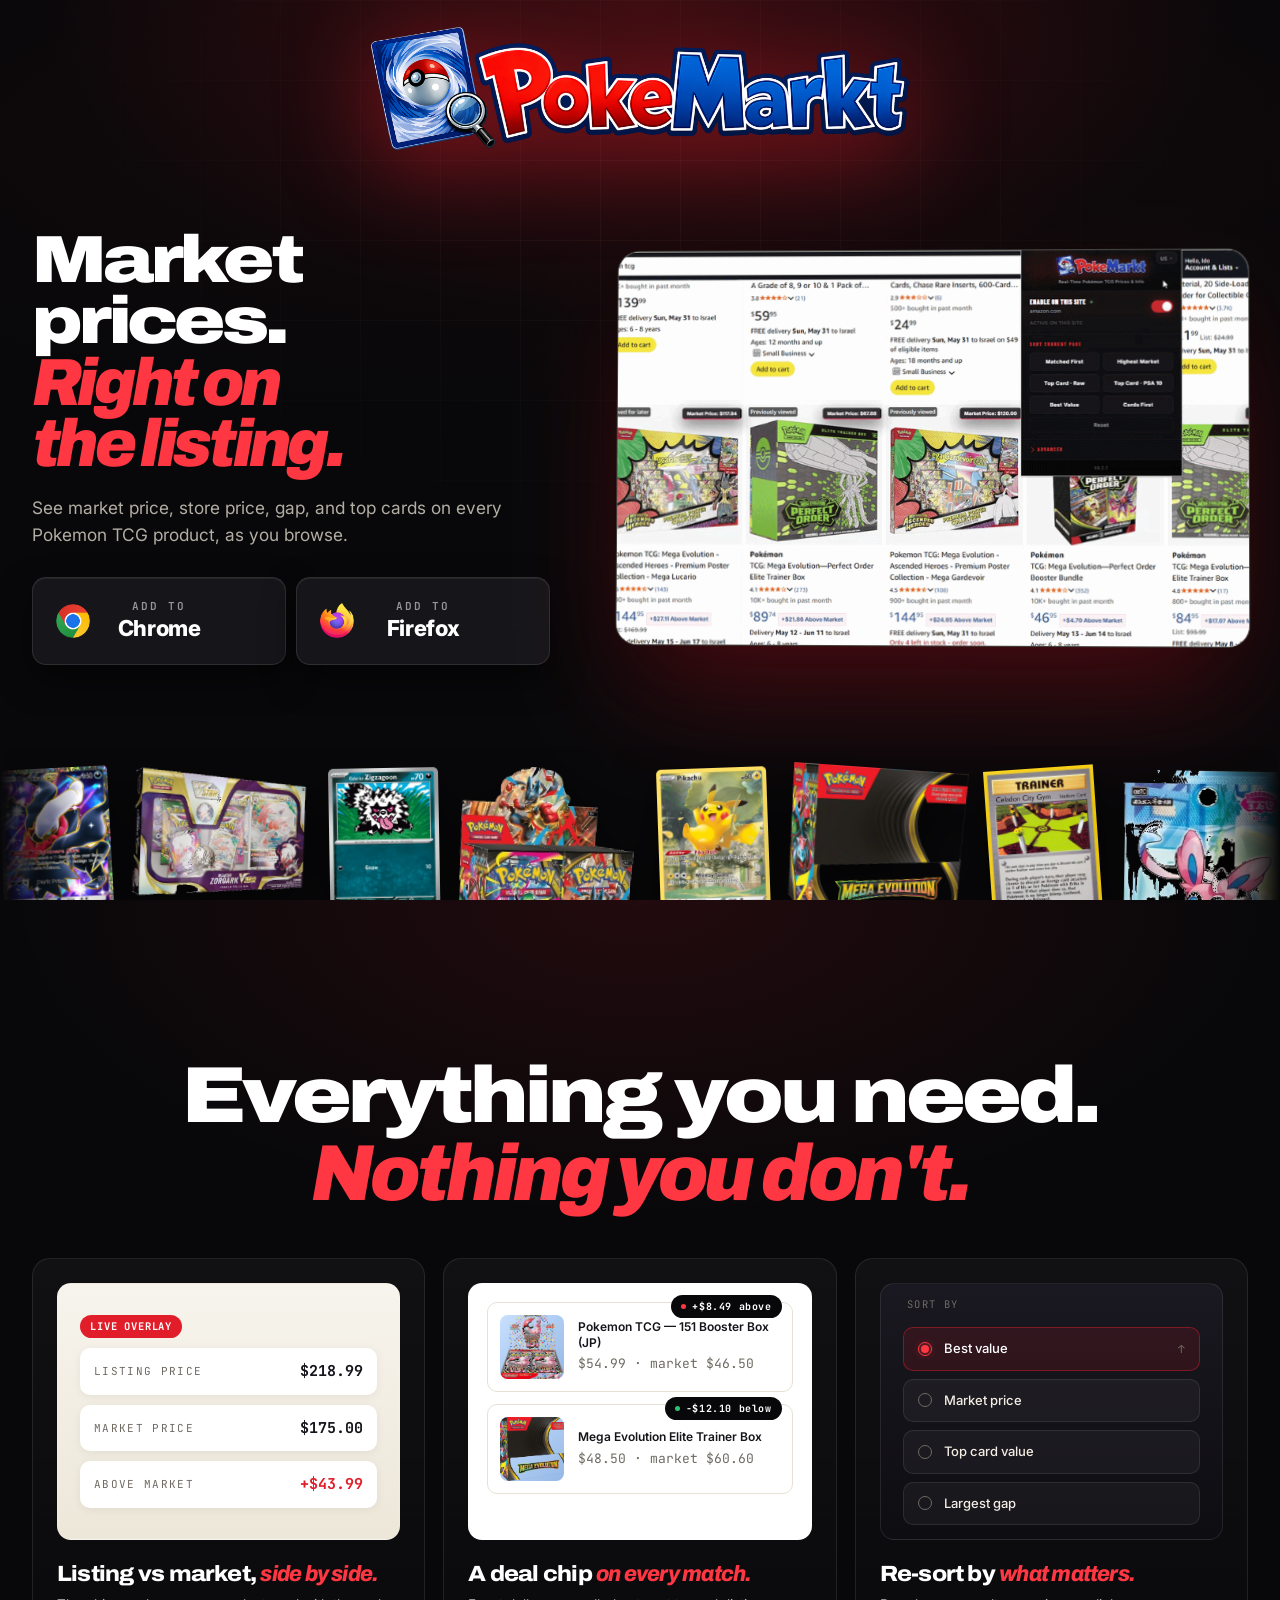
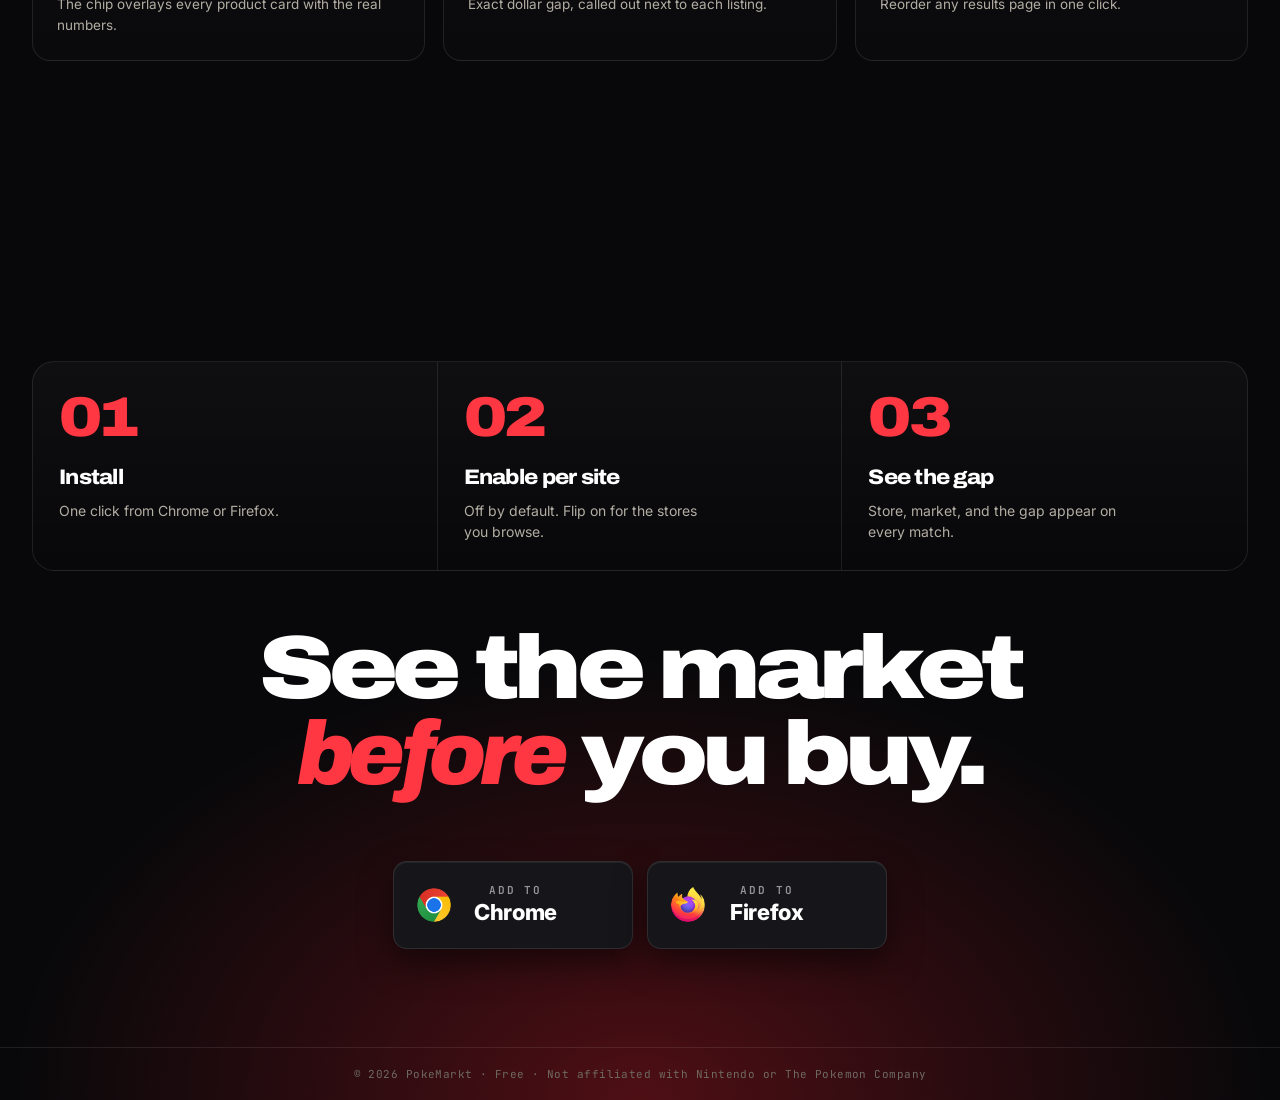
==== commit 7f8c37d0: "fix" ====
--- a/index.html
+++ b/index.html
@@ -1091,8 +1091,11 @@
       </div>
     </div>
   </div>
-
-  <div class="strip" aria-hidden="true">
+  <div class="strip" aria-hidden="true" style="
+      padding-bottom: 70px;
+      height: 154px;
+  ">
+
     <div class="strip__track" id="strip"></div>
   </div>
 </section>
